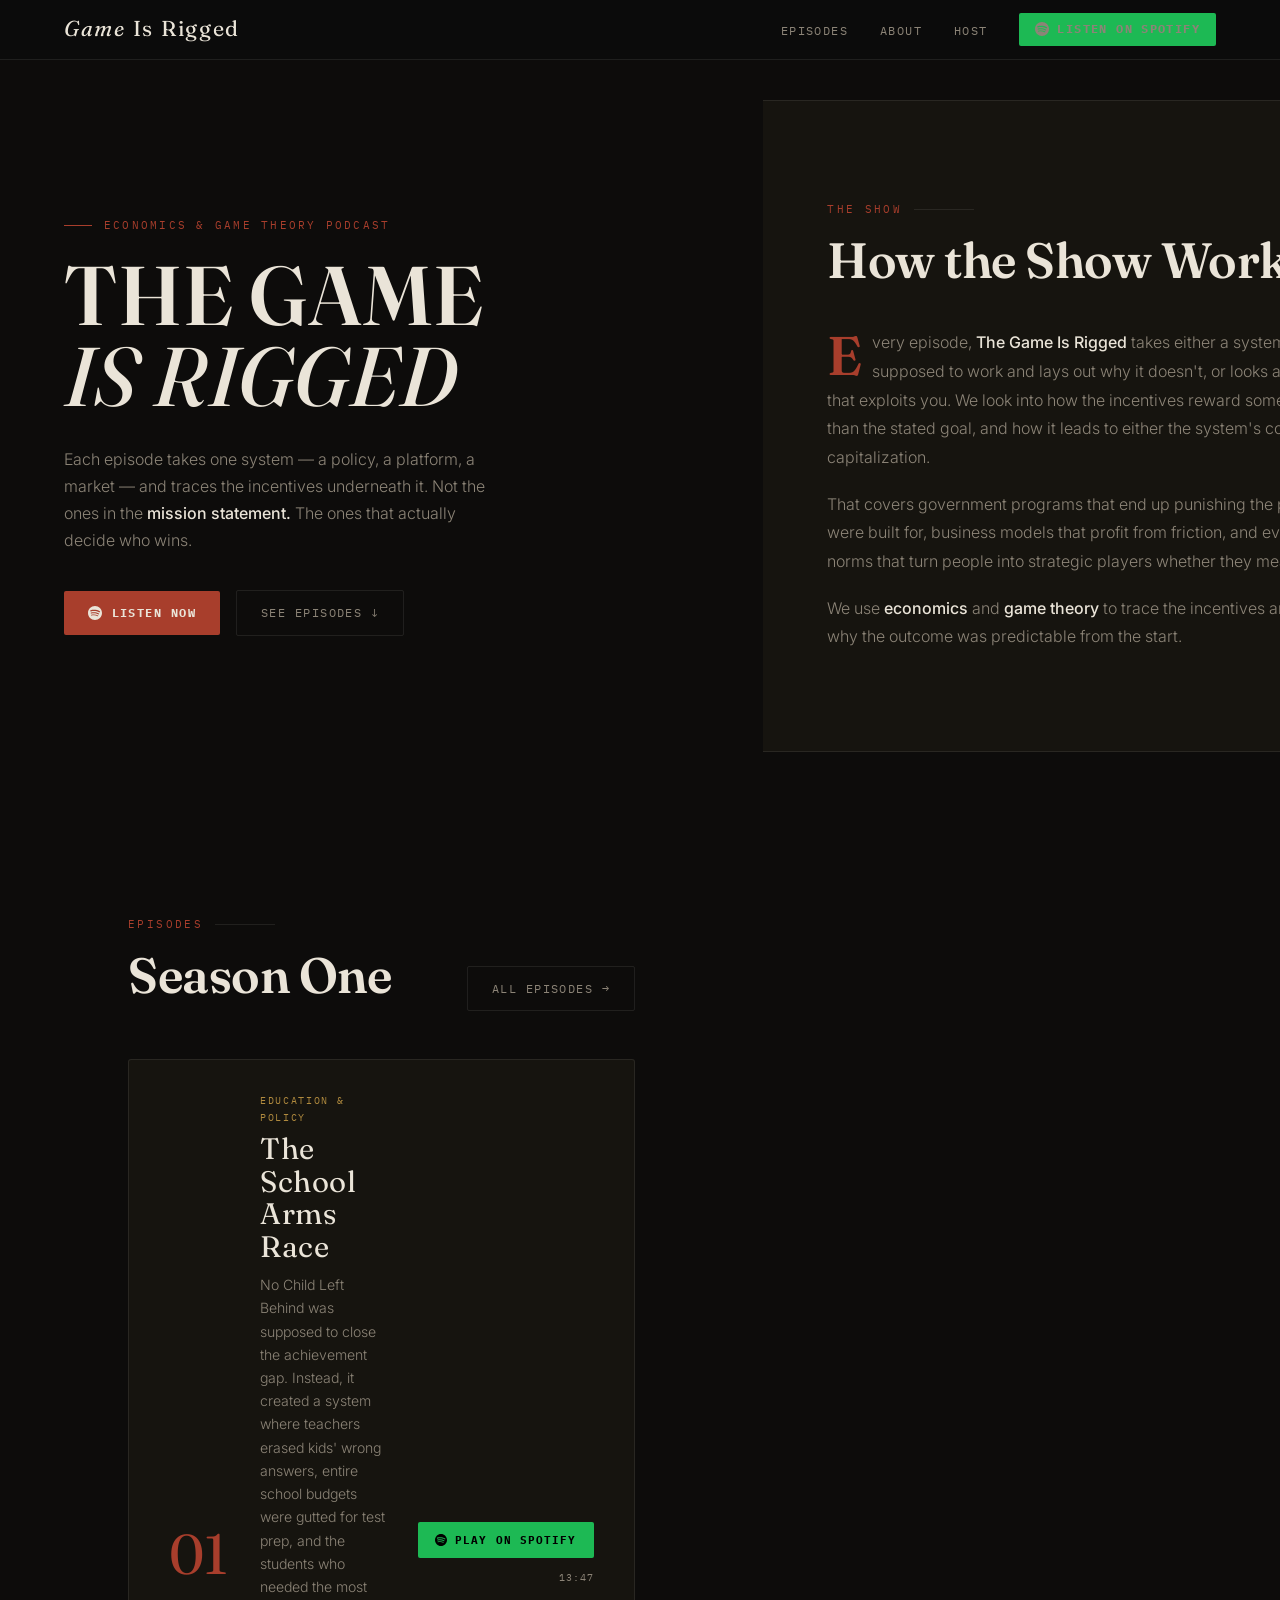
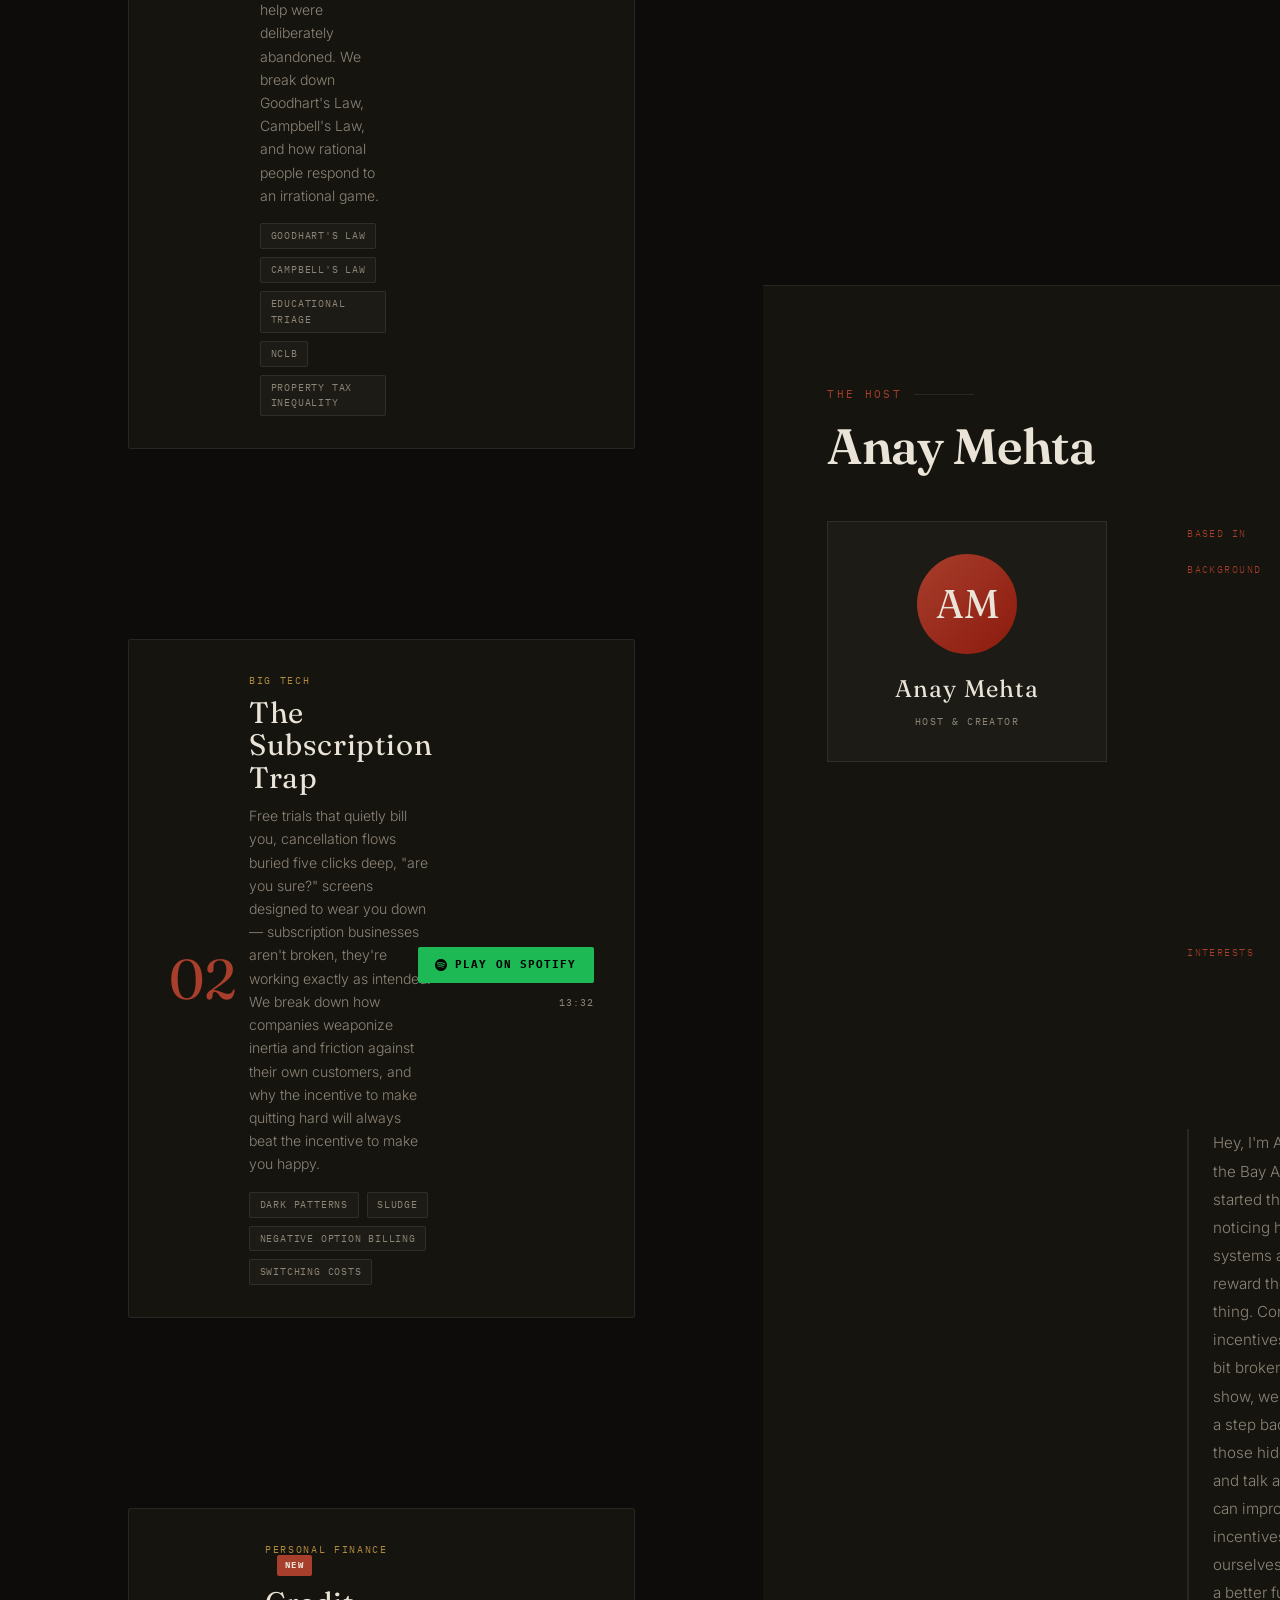
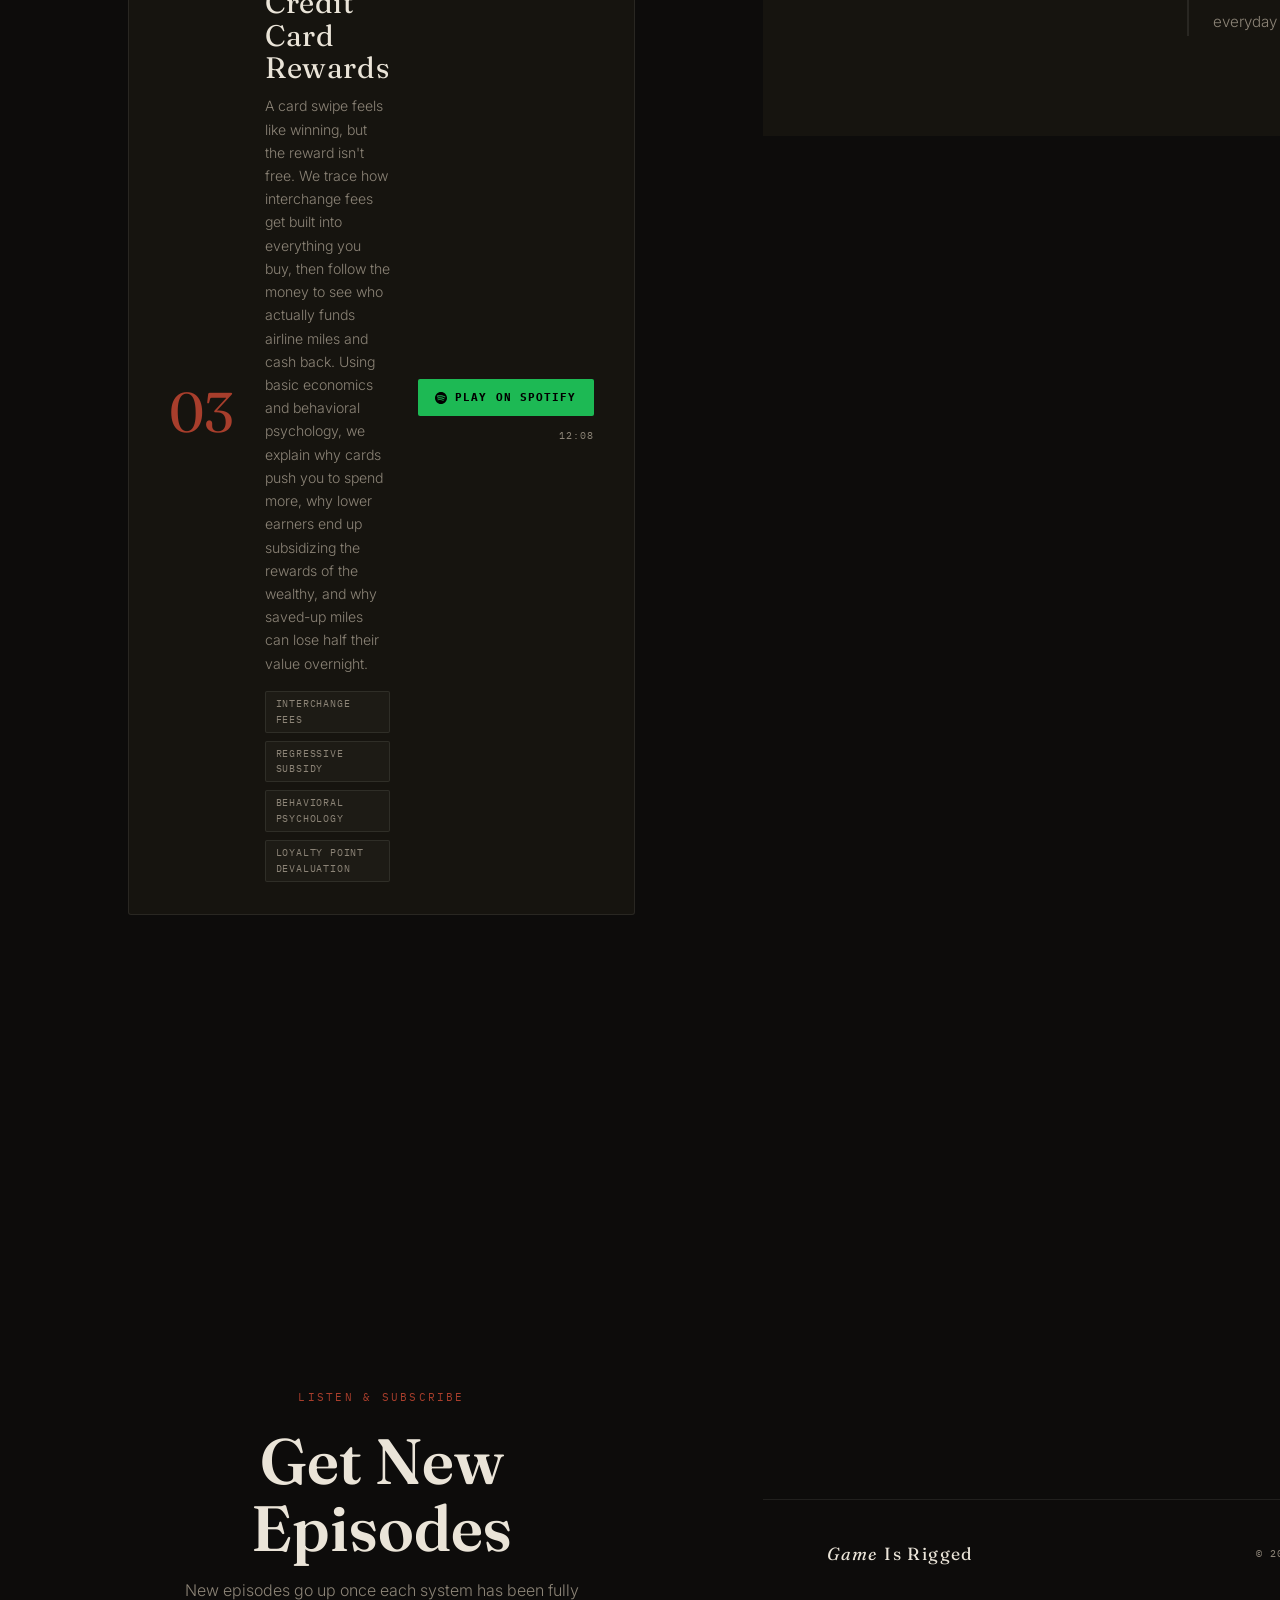
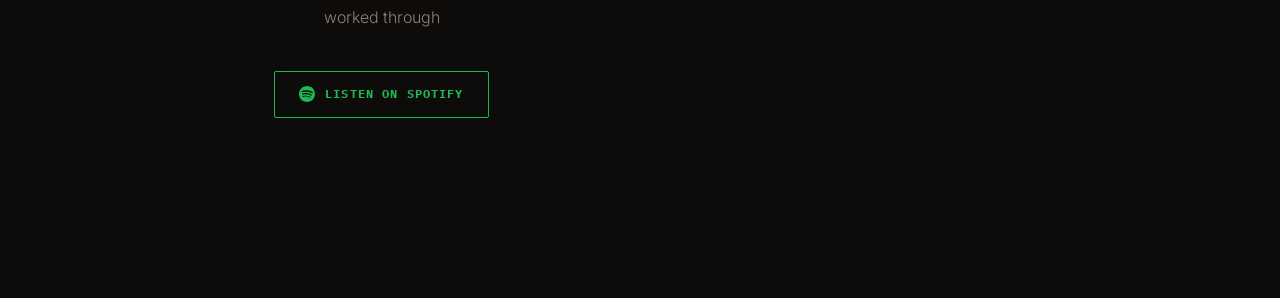
==== index.html @ f1f0fe4c "Update index.html" ====
<!DOCTYPE html>
<html lang="en">
<head>
  <meta charset="UTF-8" />
  <meta name="viewport" content="width=device-width, initial-scale=1.0" />
  <title>Game Is Rigged — Economics & Game Theory Podcast</title>
  <link rel="preconnect" href="https://fonts.googleapis.com" />
  <link href="https://fonts.googleapis.com/css2?family=Fraunces:ital,wght@0,500;0,600;0,700;1,500;1,600&family=Inter:wght@300;400;500;600&family=IBM+Plex+Mono:wght@400;500;600;700&display=swap" rel="stylesheet" />

  <style>
    *, *::before, *::after { box-sizing: border-box; margin: 0; padding: 0; }

    :root {
      --bg:        #0D0C0B;
      --surface:   #16140F;
      --surface2:  #1D1B15;
      --text:      #EAE4D8;
      --muted:     #8C8477;
      --red:       #A83E2C;
      --yellow:    #B08A3E;
      --border:    rgba(234,228,216,0.09);
    }

    html { scroll-behavior: smooth; }

    body {
      background: var(--bg);
      color: var(--text);
      font-family: 'Inter', sans-serif;
      font-size: 16px;
      line-height: 1.6;
      overflow-x: hidden;
    }

    /* ── NAV ── */
    nav {
      position: fixed;
      top: 0; left: 0; right: 0;
      z-index: 100;
      display: flex;
      align-items: center;
      justify-content: space-between;
      padding: 0 5vw;
      height: 60px;
      background: rgba(12,12,12,0.85);
      backdrop-filter: blur(12px);
      border-bottom: 1px solid var(--border);
    }

    .nav-logo {
      font-family: 'Fraunces', serif;
      font-size: 1.35rem;
      letter-spacing: 0.08em;
      color: var(--text);
      text-decoration: none;
    }
    .nav-logo span { font-style: italic; }

    .nav-links {
      display: flex;
      align-items: center;
      gap: 2rem;
      list-style: none;
    }
    .nav-links a {
      font-family: 'IBM Plex Mono', monospace;
      font-size: 0.72rem;
      letter-spacing: 0.12em;
      text-transform: uppercase;
      color: var(--muted);
      text-decoration: none;
      transition: color 0.2s;
    }
    .nav-links a:hover { color: var(--text); }

    .btn-spotify {
      display: inline-flex;
      align-items: center;
      gap: 0.5rem;
      background: #1DB954;
      color: #000;
      font-family: 'IBM Plex Mono', monospace;
      font-size: 0.7rem;
      font-weight: 700;
      letter-spacing: 0.1em;
      text-transform: uppercase;
      text-decoration: none;
      padding: 0.45rem 1rem;
      border-radius: 2px;
      transition: opacity 0.2s;
    }
    .btn-spotify:hover { opacity: 0.85; }

    /* ── HERO ── */
    .hero {
      min-height: 100vh;
      display: grid;
      grid-template-columns: 1fr 1fr;
      align-items: center;
      padding: 100px 5vw 60px;
      gap: 4rem;
      position: relative;
    }

    .hero-left { position: relative; z-index: 1; }

    .hero-eyebrow {
      font-family: 'IBM Plex Mono', monospace;
      font-size: 0.7rem;
      letter-spacing: 0.2em;
      text-transform: uppercase;
      color: var(--red);
      margin-bottom: 1.25rem;
      display: flex;
      align-items: center;
      gap: 0.75rem;
    }
    .hero-eyebrow::before {
      content: '';
      display: block;
      width: 28px;
      height: 1px;
      background: var(--red);
    }

    .hero-title {
      font-family: 'Fraunces', serif;
      line-height: 0.98;
      margin-bottom: 1.75rem;
    }
    .hero-title .line1 {
      display: block;
      font-size: clamp(3rem, 6.5vw, 5.25rem);
      font-weight: 600;
      color: var(--text);
      letter-spacing: 0.01em;
    }
    .hero-title .line2 {
      display: block;
      font-size: clamp(3rem, 6.5vw, 5.25rem);
      font-weight: 500;
      font-style: italic;
      letter-spacing: 0.005em;
      color: var(--text);
    }

    .hero-desc {
      font-size: 1rem;
      color: var(--muted);
      line-height: 1.7;
      max-width: 440px;
      margin-bottom: 2.25rem;
      font-weight: 300;
    }
    .hero-desc strong { color: var(--text); font-weight: 500; }

    .hero-ctas {
      display: flex;
      align-items: center;
      gap: 1rem;
      flex-wrap: wrap;
    }

    .btn-primary {
      display: inline-flex;
      align-items: center;
      gap: 0.6rem;
      background: var(--red);
      color: var(--text);
      font-family: 'IBM Plex Mono', monospace;
      font-size: 0.75rem;
      font-weight: 700;
      letter-spacing: 0.12em;
      text-transform: uppercase;
      text-decoration: none;
      padding: 0.75rem 1.5rem;
      border-radius: 2px;
      transition: background 0.2s;
    }
    .btn-primary:hover { background: #8f3325; }

    .btn-ghost {
      display: inline-flex;
      align-items: center;
      gap: 0.5rem;
      border: 1px solid var(--border);
      color: var(--muted);
      font-family: 'IBM Plex Mono', monospace;
      font-size: 0.75rem;
      letter-spacing: 0.12em;
      text-transform: uppercase;
      text-decoration: none;
      padding: 0.75rem 1.5rem;
      border-radius: 2px;
      transition: all 0.2s;
    }
    .btn-ghost:hover { border-color: var(--text); color: var(--text); }

    /* right side graphic */
    .hero-right {
      position: relative;
      z-index: 1;
      display: flex;
      justify-content: center;
      align-items: center;
    }

    .quote-panel {
      width: 100%;
      max-width: 400px;
      border-left: 2px solid var(--red);
      padding: 0.5rem 0 0.5rem 2.25rem;
    }

    .quote-mark {
      font-family: 'Fraunces', serif;
      font-style: italic;
      font-size: 3.5rem;
      line-height: 1;
      color: var(--red);
      margin-bottom: 0.5rem;
    }

    .quote-text {
      font-family: 'Fraunces', serif;
      font-style: italic;
      font-weight: 500;
      font-size: 1.6rem;
      line-height: 1.4;
      color: var(--text);
      margin-bottom: 1.5rem;
    }

    .quote-source {
      font-family: 'IBM Plex Mono', monospace;
      font-size: 0.68rem;
      letter-spacing: 0.1em;
      text-transform: uppercase;
      color: var(--muted);
    }

    /* ── SECTIONS ── */
    section { padding: 100px 5vw; }

    .section-label {
      font-family: 'IBM Plex Mono', monospace;
      font-size: 0.68rem;
      letter-spacing: 0.22em;
      text-transform: uppercase;
      color: var(--red);
      margin-bottom: 1rem;
      display: flex;
      align-items: center;
      gap: 0.75rem;
    }
    .section-label::after {
      content: '';
      flex: 1;
      height: 1px;
      background: var(--border);
      max-width: 60px;
    }

    .section-heading {
      font-family: 'Fraunces', serif;
      font-weight: 600;
      font-size: clamp(2rem, 4vw, 3.1rem);
      line-height: 1.08;
      letter-spacing: -0.01em;
      margin-bottom: 0.5rem;
    }

    /* ── ABOUT / MISSION ── */
    #about {
      background: var(--surface);
      border-top: 1px solid var(--border);
      border-bottom: 1px solid var(--border);
    }

    .about-body {
      max-width: 640px;
      margin-top: 2.5rem;
      color: var(--muted);
      line-height: 1.8;
      font-weight: 300;
    }
    .about-body p + p { margin-top: 1.1rem; }
    .about-body strong { color: var(--text); font-weight: 500; }
    .about-body p:first-of-type::first-letter {
      font-family: 'Fraunces', serif;
      font-weight: 600;
      font-size: 3.4rem;
      line-height: 0.8;
      float: left;
      color: var(--red);
      padding-right: 0.6rem;
      padding-top: 0.35rem;
    }

    /* ── EPISODES ── */
    #episodes { padding-top: 100px; }

    .episodes-header {
      display: flex;
      justify-content: space-between;
      align-items: flex-end;
      margin-bottom: 3rem;
      flex-wrap: wrap;
      gap: 1rem;
    }

    .episode-card {
      background: var(--surface);
      border: 1px solid var(--border);
      border-radius: 3px;
      overflow: hidden;
      transition: border-color 0.25s;
      margin-bottom: 1.5rem;
    }

    .episode-player {
      margin: -0.5rem 0 1.5rem;
    }
    .episode-player iframe {
      display: block;
      border-radius: 3px;
    }
    .episode-card:hover { border-color: rgba(242,237,228,0.18); }

    .episode-inner {
      display: grid;
      grid-template-columns: auto 1fr auto;
      gap: 2rem;
      padding: 2rem 2.5rem;
      align-items: center;
    }

    .ep-num {
      font-family: 'Fraunces', serif;
      font-size: 3.5rem;
      color: var(--red);
      line-height: 1;
      min-width: 3rem;
    }

    .ep-body {}

    .ep-tag {
      font-family: 'IBM Plex Mono', monospace;
      font-size: 0.65rem;
      letter-spacing: 0.16em;
      text-transform: uppercase;
      color: var(--yellow);
      margin-bottom: 0.5rem;
    }

    .ep-title {
      font-family: 'Fraunces', serif;
      font-size: 1.85rem;
      letter-spacing: 0.02em;
      line-height: 1.1;
      margin-bottom: 0.6rem;
    }

    .ep-desc {
      font-size: 0.88rem;
      color: var(--muted);
      line-height: 1.65;
      max-width: 580px;
      font-weight: 300;
    }

    .ep-concepts {
      display: flex;
      gap: 0.5rem;
      flex-wrap: wrap;
      margin-top: 1rem;
    }
    .concept-tag {
      font-family: 'IBM Plex Mono', monospace;
      font-size: 0.62rem;
      letter-spacing: 0.08em;
      text-transform: uppercase;
      background: var(--surface2);
      border: 1px solid var(--border);
      color: var(--muted);
      padding: 0.25rem 0.6rem;
      border-radius: 2px;
    }

    .ep-cta {
      display: flex;
      flex-direction: column;
      gap: 0.75rem;
      align-items: flex-end;
      min-width: 130px;
    }

    .ep-play {
      display: inline-flex;
      align-items: center;
      gap: 0.5rem;
      background: #1DB954;
      color: #000;
      font-family: 'IBM Plex Mono', monospace;
      font-size: 0.68rem;
      font-weight: 700;
      letter-spacing: 0.1em;
      text-transform: uppercase;
      text-decoration: none;
      padding: 0.6rem 1.1rem;
      border-radius: 2px;
      transition: opacity 0.2s;
      white-space: nowrap;
    }
    .ep-play:hover { opacity: 0.85; }

    .ep-status {
      font-family: 'IBM Plex Mono', monospace;
      font-size: 0.62rem;
      letter-spacing: 0.1em;
      text-transform: uppercase;
      color: var(--muted);
    }

    /* NEW badge */
    .badge-new {
      display: inline-block;
      background: var(--red);
      color: var(--text);
      font-family: 'IBM Plex Mono', monospace;
      font-size: 0.58rem;
      font-weight: 700;
      letter-spacing: 0.14em;
      text-transform: uppercase;
      padding: 0.2rem 0.5rem;
      border-radius: 2px;
      margin-left: 0.75rem;
      vertical-align: middle;
      position: relative;
      top: -3px;
    }

    /* coming soon card */
    .episode-card.coming-soon {
      opacity: 0.45;
    }
    .episode-card.coming-soon .ep-num {
      color: var(--muted);
    }

    /* ── HOST ── */
    #host {
      background: var(--surface);
      border-top: 1px solid var(--border);
    }

    .host-grid {
      display: grid;
      grid-template-columns: 280px 1fr;
      gap: 5rem;
      align-items: start;
      margin-top: 3rem;
    }

    .host-card {
      background: var(--surface2);
      border: 1px solid var(--border);
      padding: 2rem;
      text-align: center;
    }

    .host-avatar {
      width: 100px;
      height: 100px;
      border-radius: 50%;
      background: linear-gradient(135deg, var(--red) 0%, #8B1A0D 100%);
      margin: 0 auto 1rem;
      display: flex;
      align-items: center;
      justify-content: center;
      font-family: 'Fraunces', serif;
      font-size: 2.5rem;
      color: var(--text);
    }

    .host-name {
      font-family: 'Fraunces', serif;
      font-size: 1.5rem;
      letter-spacing: 0.05em;
      margin-bottom: 0.25rem;
    }
    .host-role {
      font-family: 'IBM Plex Mono', monospace;
      font-size: 0.65rem;
      letter-spacing: 0.14em;
      text-transform: uppercase;
      color: var(--muted);
    }

    .host-bio {
      color: var(--muted);
      line-height: 1.8;
      font-weight: 300;
    }
    .host-bio p + p { margin-top: 1.1rem; }
    .host-bio strong { color: var(--text); font-weight: 500; }

    .host-detail-row {
      display: flex;
      gap: 0.6rem;
      align-items: flex-start;
      margin-bottom: 0.85rem;
    }
    .host-detail-label {
      font-family: 'IBM Plex Mono', monospace;
      font-size: 0.65rem;
      letter-spacing: 0.14em;
      text-transform: uppercase;
      color: var(--red);
      min-width: 90px;
      padding-top: 0.15rem;
    }
    .host-detail-val {
      font-size: 0.9rem;
      color: var(--muted);
      line-height: 1.6;
      font-weight: 300;
    }
    .host-detail-val strong { color: var(--text); font-weight: 500; }

    .host-about-text {
      color: var(--muted);
      line-height: 1.85;
      font-weight: 300;
      font-size: 0.95rem;
      border-left: 2px solid var(--border);
      padding-left: 1.5rem;
      margin-top: 1.75rem;
    }

    /* ── SUBSCRIBE ── */
    #subscribe {
      text-align: center;
      padding: 120px 5vw;
      position: relative;
      overflow: hidden;
    }

    .subscribe-label {
      font-family: 'IBM Plex Mono', monospace;
      font-size: 0.7rem;
      letter-spacing: 0.2em;
      text-transform: uppercase;
      color: var(--red);
      margin-bottom: 1.25rem;
    }

    .subscribe-heading {
      font-family: 'Fraunces', serif;
      font-weight: 600;
      font-size: clamp(2.5rem, 5vw, 4.25rem);
      line-height: 1.05;
      margin-bottom: 1rem;
    }

    .subscribe-sub {
      color: var(--muted);
      font-size: 1rem;
      max-width: 420px;
      margin: 0 auto 2.5rem;
      font-weight: 300;
      line-height: 1.7;
    }

    .platform-buttons {
      display: flex;
      justify-content: center;
      gap: 1rem;
      flex-wrap: wrap;
    }

    .btn-platform {
      display: inline-flex;
      align-items: center;
      gap: 0.6rem;
      border: 1px solid var(--border);
      color: var(--text);
      font-family: 'IBM Plex Mono', monospace;
      font-size: 0.72rem;
      font-weight: 700;
      letter-spacing: 0.1em;
      text-transform: uppercase;
      text-decoration: none;
      padding: 0.8rem 1.5rem;
      border-radius: 2px;
      transition: all 0.2s;
      position: relative;
    }
    .btn-platform:hover { background: var(--surface); border-color: rgba(242,237,228,0.2); }
    .btn-platform.spotify { border-color: #1DB954; color: #1DB954; }
    .btn-platform.spotify:hover { background: rgba(29,185,84,0.08); }

    /* ── FOOTER ── */
    footer {
      border-top: 1px solid var(--border);
      padding: 2.5rem 5vw;
      display: flex;
      justify-content: space-between;
      align-items: center;
      flex-wrap: wrap;
      gap: 1rem;
    }

    .footer-logo {
      font-family: 'Fraunces', serif;
      font-size: 1.1rem;
      letter-spacing: 0.08em;
      color: var(--text);
    }
    .footer-logo span { font-style: italic; }

    .footer-copy {
      font-family: 'IBM Plex Mono', monospace;
      font-size: 0.62rem;
      letter-spacing: 0.1em;
      color: var(--muted);
    }

    /* ── RESPONSIVE ── */
    @media (max-width: 900px) {
      .hero { grid-template-columns: 1fr; min-height: auto; padding-top: 100px; }
      .hero-right { display: none; }
      .host-grid { grid-template-columns: 1fr; gap: 2.5rem; }
      .host-card { max-width: 280px; }
      .episode-inner { grid-template-columns: auto 1fr; }
      .ep-cta { flex-direction: row; align-items: center; grid-column: 1 / -1; }
    }

    @media (max-width: 600px) {
      nav { padding: 0 1.25rem; }
      .nav-links { display: none; }
      section { padding: 70px 1.25rem; }
      .hero { padding: 90px 1.25rem 50px; }
      .episode-inner { padding: 1.5rem; gap: 1.25rem; }
      footer { flex-direction: column; text-align: center; }
      .ep-num { font-size: 2.5rem; }
    }

    /* ── ANIMATIONS ── */
    @media (prefers-reduced-motion: no-preference) {
      .fade-up {
        opacity: 0;
        transform: translateY(24px);
        transition: opacity 0.55s ease, transform 0.55s ease;
      }
      .fade-up.visible {
        opacity: 1;
        transform: translateY(0);
      }
    }
  </style>
</head>
<body>

  <!-- NAV -->
  <nav>
    <a class="nav-logo" href="#"><span>Game</span> Is Rigged</a>
    <ul class="nav-links">
      <li><a href="#episodes">Episodes</a></li>
      <li><a href="#about">About</a></li>
      <li><a href="#host">Host</a></li>
      <li>
        <a class="btn-spotify" href="https://open.spotify.com/show/033oTAaNlFfsJAOVmCeeDi" target="_blank" rel="noopener">
          <svg width="14" height="14" viewBox="0 0 24 24" fill="currentColor"><path d="M12 0C5.4 0 0 5.4 0 12s5.4 12 12 12 12-5.4 12-12S18.66 0 12 0zm5.521 17.34c-.24.359-.66.48-1.021.24-2.82-1.74-6.36-2.101-10.561-1.141-.418.122-.779-.179-.899-.539-.12-.421.18-.78.54-.9 4.56-1.021 8.52-.6 11.64 1.32.42.18.479.659.301 1.02zm1.44-3.3c-.301.42-.841.6-1.262.3-3.239-1.98-8.159-2.58-11.939-1.38-.479.12-1.02-.12-1.14-.6-.12-.48.12-1.021.6-1.141C9.6 9.9 15 10.561 18.72 12.84c.361.181.54.78.241 1.2zm.12-3.36C15.24 8.4 8.82 8.16 5.16 9.301c-.6.179-1.2-.181-1.38-.721-.18-.601.18-1.2.72-1.381 4.26-1.26 11.28-1.02 15.721 1.621.539.3.719 1.02.419 1.56-.299.421-1.02.599-1.559.3z"/></svg>
          Listen on Spotify
        </a>
      </li>
    </ul>
  </nav>

  <!-- HERO -->
  <header class="hero" id="home">
    <div class="hero-left">
      <p class="hero-eyebrow">Economics &amp; Game Theory Podcast</p>
      <h1 class="hero-title">
        <span class="line1">THE GAME</span>
        <span class="line2">IS RIGGED</span>
      </h1>
      <p class="hero-desc">
        Each episode takes one system — a policy, a platform, a market — and traces the incentives underneath it. Not the ones in the <strong>mission statement.</strong> The ones that actually decide who wins.
      </p>
      <div class="hero-ctas">
        <a class="btn-primary" href="https://open.spotify.com/show/033oTAaNlFfsJAOVmCeeDi" target="_blank" rel="noopener">
          <svg width="14" height="14" viewBox="0 0 24 24" fill="currentColor"><path d="M12 0C5.4 0 0 5.4 0 12s5.4 12 12 12 12-5.4 12-12S18.66 0 12 0zm5.521 17.34c-.24.359-.66.48-1.021.24-2.82-1.74-6.36-2.101-10.561-1.141-.418.122-.779-.179-.899-.539-.12-.421.18-.78.54-.9 4.56-1.021 8.52-.6 11.64 1.32.42.18.479.659.301 1.02zm1.44-3.3c-.301.42-.841.6-1.262.3-3.239-1.98-8.159-2.58-11.939-1.38-.479.12-1.02-.12-1.14-.6-.12-.48.12-1.021.6-1.141C9.6 9.9 15 10.561 18.72 12.84c.361.181.54.78.241 1.2zm.12-3.36C15.24 8.4 8.82 8.16 5.16 9.301c-.6.179-1.2-.181-1.38-.721-.18-.601.18-1.2.72-1.381 4.26-1.26 11.28-1.02 15.721 1.621.539.3.719 1.02.419 1.56-.299.421-1.02.599-1.559.3z"/></svg>
          Listen Now
        </a>
        <a class="btn-ghost" href="#episodes">See Episodes ↓</a>
      </div>
    </div>


  <section id="about">
    <p class="section-label">The Show</p>
    <h2 class="section-heading">How the Show Works</h2>

    <div class="about-body">
      <p>Every episode, <strong>The Game Is Rigged</strong> takes either a system that's supposed to work and lays out why it doesn't, or looks at a system that exploits you. We look into how the incentives reward something other than the stated goal, and how it leads to either the system's collapse or capitalization.</p>
      <p>That covers government programs that end up punishing the people they were built for, business models that profit from friction, and everyday norms that turn people into strategic players whether they mean to or not.</p>
      <p>We use <strong>economics</strong> and <strong>game theory</strong> to trace the incentives and explain why the outcome was predictable from the start.</p>
    </div>
  </section>

  <!-- EPISODES -->
  <section id="episodes">
    <div class="episodes-header">
      <div>
        <p class="section-label">Episodes</p>
        <h2 class="section-heading">Season One</h2>
      </div>
      <a class="btn-ghost" href="https://open.spotify.com/show/033oTAaNlFfsJAOVmCeeDi" target="_blank" rel="noopener">All Episodes →</a>
    </div>

    <!-- EP 01 -->
    <div class="episode-card fade-up">
      <div class="episode-inner">
        <div class="ep-num">01</div>
        <div class="ep-body">
          <div class="ep-tag">Education &amp; Policy</div>
          <div class="ep-title">The School Arms Race</div>
          <p class="ep-desc">
            No Child Left Behind was supposed to close the achievement gap. Instead, it created a system where teachers erased kids' wrong answers, entire school budgets were gutted for test prep, and the students who needed the most help were deliberately abandoned. We break down Goodhart's Law, Campbell's Law, and how rational people respond to an irrational game.
          </p>
          <div class="ep-concepts">
            <span class="concept-tag">Goodhart's Law</span>
            <span class="concept-tag">Campbell's Law</span>
            <span class="concept-tag">Educational Triage</span>
            <span class="concept-tag">NCLB</span>
            <span class="concept-tag">Property Tax Inequality</span>
          </div>
        </div>
        <div class="ep-cta">
          <a class="ep-play" href="https://open.spotify.com/show/033oTAaNlFfsJAOVmCeeDi" target="_blank" rel="noopener">
            <svg width="12" height="12" viewBox="0 0 24 24" fill="currentColor"><path d="M12 0C5.4 0 0 5.4 0 12s5.4 12 12 12 12-5.4 12-12S18.66 0 12 0zm5.521 17.34c-.24.359-.66.48-1.021.24-2.82-1.74-6.36-2.101-10.561-1.141-.418.122-.779-.179-.899-.539-.12-.421.18-.78.54-.9 4.56-1.021 8.52-.6 11.64 1.32.42.18.479.659.301 1.02zm1.44-3.3c-.301.42-.841.6-1.262.3-3.239-1.98-8.159-2.58-11.939-1.38-.479.12-1.02-.12-1.14-.6-.12-.48.12-1.021.6-1.141C9.6 9.9 15 10.561 18.72 12.84c.361.181.54.78.241 1.2zm.12-3.36C15.24 8.4 8.82 8.16 5.16 9.301c-.6.179-1.2-.181-1.38-.721-.18-.601.18-1.2.72-1.381 4.26-1.26 11.28-1.02 15.721 1.621.539.3.719 1.02.419 1.56-.299.421-1.02.599-1.559.3z"/></svg>
            Play on Spotify
          </a>
          <span class="ep-status">13:47</span>
        </div>
      </div>
    </div>

    <div class="episode-player fade-up">
      <iframe title="Episode 1: No Child Left Behind: The Policy That Started the School Arms Race" allowtransparency="true" height="150" width="100%" style="border: none; min-width: min(100%, 430px); height:150px;" scrolling="no" data-name="pb-iframe-player" src="https://www.podbean.com/player-v2/?i=f5sxc-1b10d5b-pb&from=pb6admin&share=1&download=1&rtl=0&fonts=Arial&skin=1&font-color=auto&logo_link=episode_page&btn-skin=7" loading="lazy"></iframe>
    </div>

    <!-- EP 02 -->
    <div class="episode-card fade-up">
      <div class="episode-inner">
        <div class="ep-num">02</div>
        <div class="ep-body">
          <div class="ep-tag">Big Tech</div>
          <div class="ep-title">The Subscription Trap</div>
          <p class="ep-desc">
            Free trials that quietly bill you, cancellation flows buried five clicks deep, "are you sure?" screens designed to wear you down — subscription businesses aren't broken, they're working exactly as intended. We break down how companies weaponize inertia and friction against their own customers, and why the incentive to make quitting hard will always beat the incentive to make you happy.
          </p>
          <div class="ep-concepts">
            <span class="concept-tag">Dark Patterns</span>
            <span class="concept-tag">Sludge</span>
            <span class="concept-tag">Negative Option Billing</span>
            <span class="concept-tag">Switching Costs</span>
          </div>
        </div>
        <div class="ep-cta">
          <a class="ep-play" href="https://open.spotify.com/episode/6wf6arRRf38dlqaaD0aFIh" target="_blank" rel="noopener">
            <svg width="12" height="12" viewBox="0 0 24 24" fill="currentColor"><path d="M12 0C5.4 0 0 5.4 0 12s5.4 12 12 12 12-5.4 12-12S18.66 0 12 0zm5.521 17.34c-.24.359-.66.48-1.021.24-2.82-1.74-6.36-2.101-10.561-1.141-.418.122-.779-.179-.899-.539-.12-.421.18-.78.54-.9 4.56-1.021 8.52-.6 11.64 1.32.42.18.479.659.301 1.02zm1.44-3.3c-.301.42-.841.6-1.262.3-3.239-1.98-8.159-2.58-11.939-1.38-.479.12-1.02-.12-1.14-.6-.12-.48.12-1.021.6-1.141C9.6 9.9 15 10.561 18.72 12.84c.361.181.54.78.241 1.2zm.12-3.36C15.24 8.4 8.82 8.16 5.16 9.301c-.6.179-1.2-.181-1.38-.721-.18-.601.18-1.2.72-1.381 4.26-1.26 11.28-1.02 15.721 1.621.539.3.719 1.02.419 1.56-.299.421-1.02.599-1.559.3z"/></svg>
            Play on Spotify
          </a>
          <span class="ep-status">13:32</span>
        </div>
      </div>
    </div>

    <div class="episode-player fade-up">
      <iframe title="Episode 2: The Subscription Trap" allowtransparency="true" height="150" width="100%" style="border: none; min-width: min(100%, 430px);height:150px;" scrolling="no" data-name="pb-iframe-player" src="https://www.podbean.com/player-v2/?i=tbpmh-1b1493f-pb&from=pb6admin&share=1&download=1&rtl=0&fonts=Arial&skin=1&font-color=auto&logo_link=episode_page&btn-skin=7" loading="lazy"></iframe>
    </div>

    <!-- EP 03 -->
    <div class="episode-card fade-up">
      <div class="episode-inner">
        <div class="ep-num">03</div>
        <div class="ep-body">
          <div class="ep-tag">Personal Finance <span class="badge-new">New</span></div>
          <div class="ep-title">Credit Card Rewards</div>
          <p class="ep-desc">
            A card swipe feels like winning, but the reward isn't free. We trace how interchange fees get built into everything you buy, then follow the money to see who actually funds airline miles and cash back. Using basic economics and behavioral psychology, we explain why cards push you to spend more, why lower earners end up subsidizing the rewards of the wealthy, and why saved-up miles can lose half their value overnight.
          </p>
          <div class="ep-concepts">
            <span class="concept-tag">Interchange Fees</span>
            <span class="concept-tag">Regressive Subsidy</span>
            <span class="concept-tag">Behavioral Psychology</span>
            <span class="concept-tag">Loyalty Point Devaluation</span>
          </div>
        </div>
        <div class="ep-cta">
          <a class="ep-play" href="https://open.spotify.com/episode/3bPgQrp4HjfN68HRA1TeU4" target="_blank" rel="noopener">
            <svg width="12" height="12" viewBox="0 0 24 24" fill="currentColor"><path d="M12 0C5.4 0 0 5.4 0 12s5.4 12 12 12 12-5.4 12-12S18.66 0 12 0zm5.521 17.34c-.24.359-.66.48-1.021.24-2.82-1.74-6.36-2.101-10.561-1.141-.418.122-.779-.179-.899-.539-.12-.421.18-.78.54-.9 4.56-1.021 8.52-.6 11.64 1.32.42.18.479.659.301 1.02zm1.44-3.3c-.301.42-.841.6-1.262.3-3.239-1.98-8.159-2.58-11.939-1.38-.479.12-1.02-.12-1.14-.6-.12-.48.12-1.021.6-1.141C9.6 9.9 15 10.561 18.72 12.84c.361.181.54.78.241 1.2zm.12-3.36C15.24 8.4 8.82 8.16 5.16 9.301c-.6.179-1.2-.181-1.38-.721-.18-.601.18-1.2.72-1.381 4.26-1.26 11.28-1.02 15.721 1.621.539.3.719 1.02.419 1.56-.299.421-1.02.599-1.559.3z"/></svg>
            Play on Spotify
          </a>
          <span class="ep-status">12:08</span>
        </div>
      </div>
    </div>

    <div class="episode-player fade-up">
      <iframe title="Episode 3: Credit Card Rewards" allowtransparency="true" height="150" width="100%" style="border: none; min-width: min(100%, 430px);height:150px;" scrolling="no" data-name="pb-iframe-player" src="https://www.podbean.com/player-v2/?i=vc7ph-1b22827-pb&from=pb6admin&share=1&download=1&rtl=0&fonts=Arial&skin=1&font-color=auto&logo_link=episode_page&btn-skin=7" loading="lazy"></iframe>
    </div>
  </section>

  <!-- HOST -->
  <section id="host">
    <p class="section-label">The Host</p>
    <h2 class="section-heading">Anay Mehta</h2>

    <div class="host-grid">
      <div class="host-card">
        <!-- SWAP: replace the initials div below with an <img> tag once you have a photo -->
        <!-- <img src="your-photo.jpg" alt="Anay Mehta" style="width:100px;height:100px;border-radius:50%;object-fit:cover;margin:0 auto 1rem;display:block;"> -->
        <div class="host-avatar">AM</div>
        <div class="host-name">Anay Mehta</div>
        <div class="host-role">Host &amp; Creator</div>
      </div>

      <div class="host-bio">

        <!-- ── QUICK FACTS — edit these lines freely ── -->
        <div class="host-detail-row">
          <span class="host-detail-label">Based in</span>
          <span class="host-detail-val">Bay Area, CA</span>
        </div>
        <div class="host-detail-row">
          <span class="host-detail-label">Background</span>
          <span class="host-detail-val">I'm a current rising sophomore at the Nueva School, who volunteers at Sunnybrae Elementary School, and am extremely interested in economics and its real-world applications.</span>
        </div>
        <div class="host-detail-row">
          <span class="host-detail-label">Interests</span>
          <span class="host-detail-val">Economics, Game Theory, Public Policy, Mathematics, Education, Soccer</span>
        </div>

        <!-- ── MAIN BIO — write whatever you want here ── -->
        <div class="host-about-text">
          <!-- Placeholder bio — replace with your own words. Keep it real, keep it short. -->
          <p>Hey, I'm Anay. I live in the Bay Area and started this show after noticing how often the systems around us reward the wrong thing. Constantly, the incentives just feel a bit broken. On this show, we’re just taking a step back to look at those hidden rules and talk about how we can improve these incentives for ourselves, and create a better future for the everyday citizen. </p>
        </div>

      </div>
    </div>
  </section>

  <!-- SUBSCRIBE -->
  <section id="subscribe">
    <p class="subscribe-label">Listen &amp; Subscribe</p>
    <h2 class="subscribe-heading">Get New<br>Episodes</h2>
    <p class="subscribe-sub">New episodes go up once each system has been fully worked through</p>
    <div class="platform-buttons">
      <a class="btn-platform spotify" href="https://open.spotify.com/show/033oTAaNlFfsJAOVmCeeDi" target="_blank" rel="noopener">
        <svg width="16" height="16" viewBox="0 0 24 24" fill="currentColor"><path d="M12 0C5.4 0 0 5.4 0 12s5.4 12 12 12 12-5.4 12-12S18.66 0 12 0zm5.521 17.34c-.24.359-.66.48-1.021.24-2.82-1.74-6.36-2.101-10.561-1.141-.418.122-.779-.179-.899-.539-.12-.421.18-.78.54-.9 4.56-1.021 8.52-.6 11.64 1.32.42.18.479.659.301 1.02zm1.44-3.3c-.301.42-.841.6-1.262.3-3.239-1.98-8.159-2.58-11.939-1.38-.479.12-1.02-.12-1.14-.6-.12-.48.12-1.021.6-1.141C9.6 9.9 15 10.561 18.72 12.84c.361.181.54.78.241 1.2zm.12-3.36C15.24 8.4 8.82 8.16 5.16 9.301c-.6.179-1.2-.181-1.38-.721-.18-.601.18-1.2.72-1.381 4.26-1.26 11.28-1.02 15.721 1.621.539.3.719 1.02.419 1.56-.299.421-1.02.599-1.559.3z"/></svg>
        Listen on Spotify
      </a>
    </div>
  </section>

  <!-- FOOTER -->
  <footer>
    <div class="footer-logo"><span>Game</span> Is Rigged</div>
    <div class="footer-copy">© 2026 Anay Mehta</div>
  </footer>

  <script>
    // Fade-up on scroll
    const fadeEls = document.querySelectorAll('.fade-up');
    const observer = new IntersectionObserver((entries) => {
      entries.forEach(e => { if (e.isIntersecting) e.target.classList.add('visible'); });
    }, { threshold: 0.1 });
    fadeEls.forEach(el => observer.observe(el));
  </script>
</body>
</html>
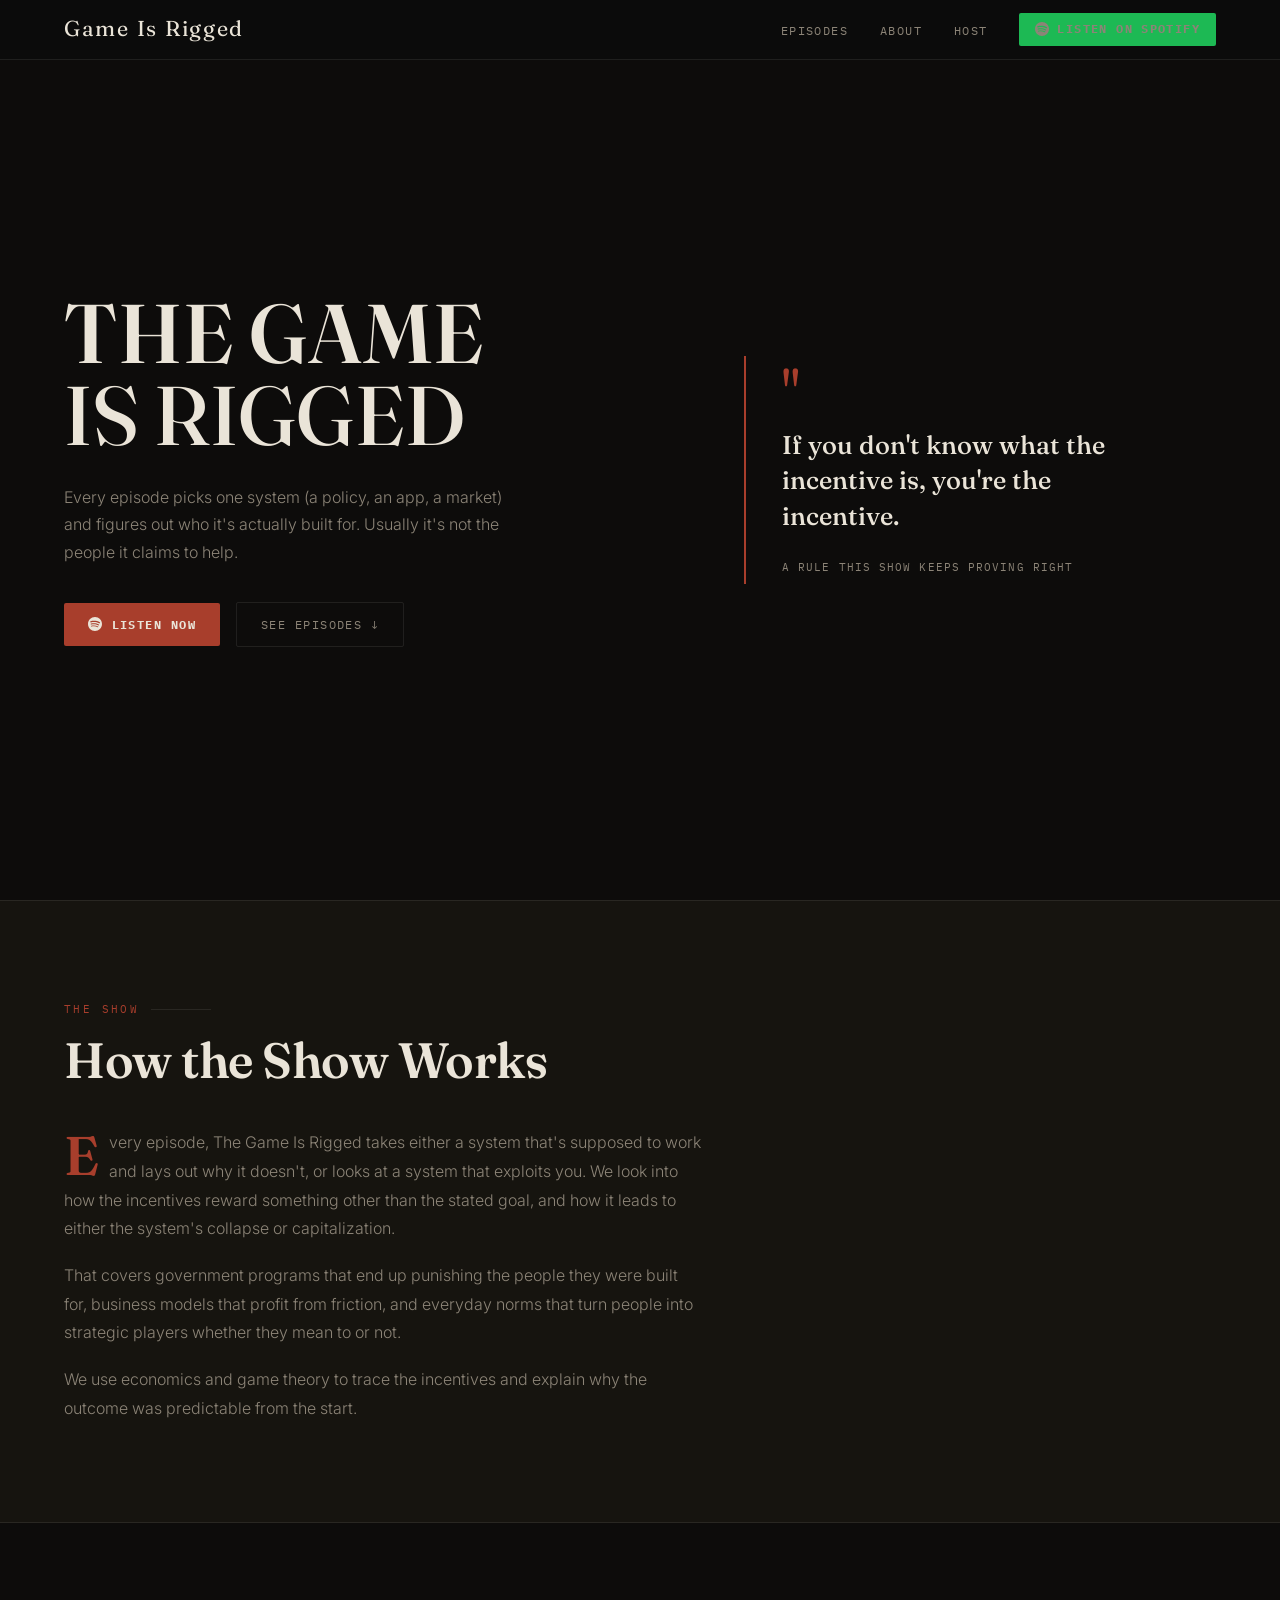
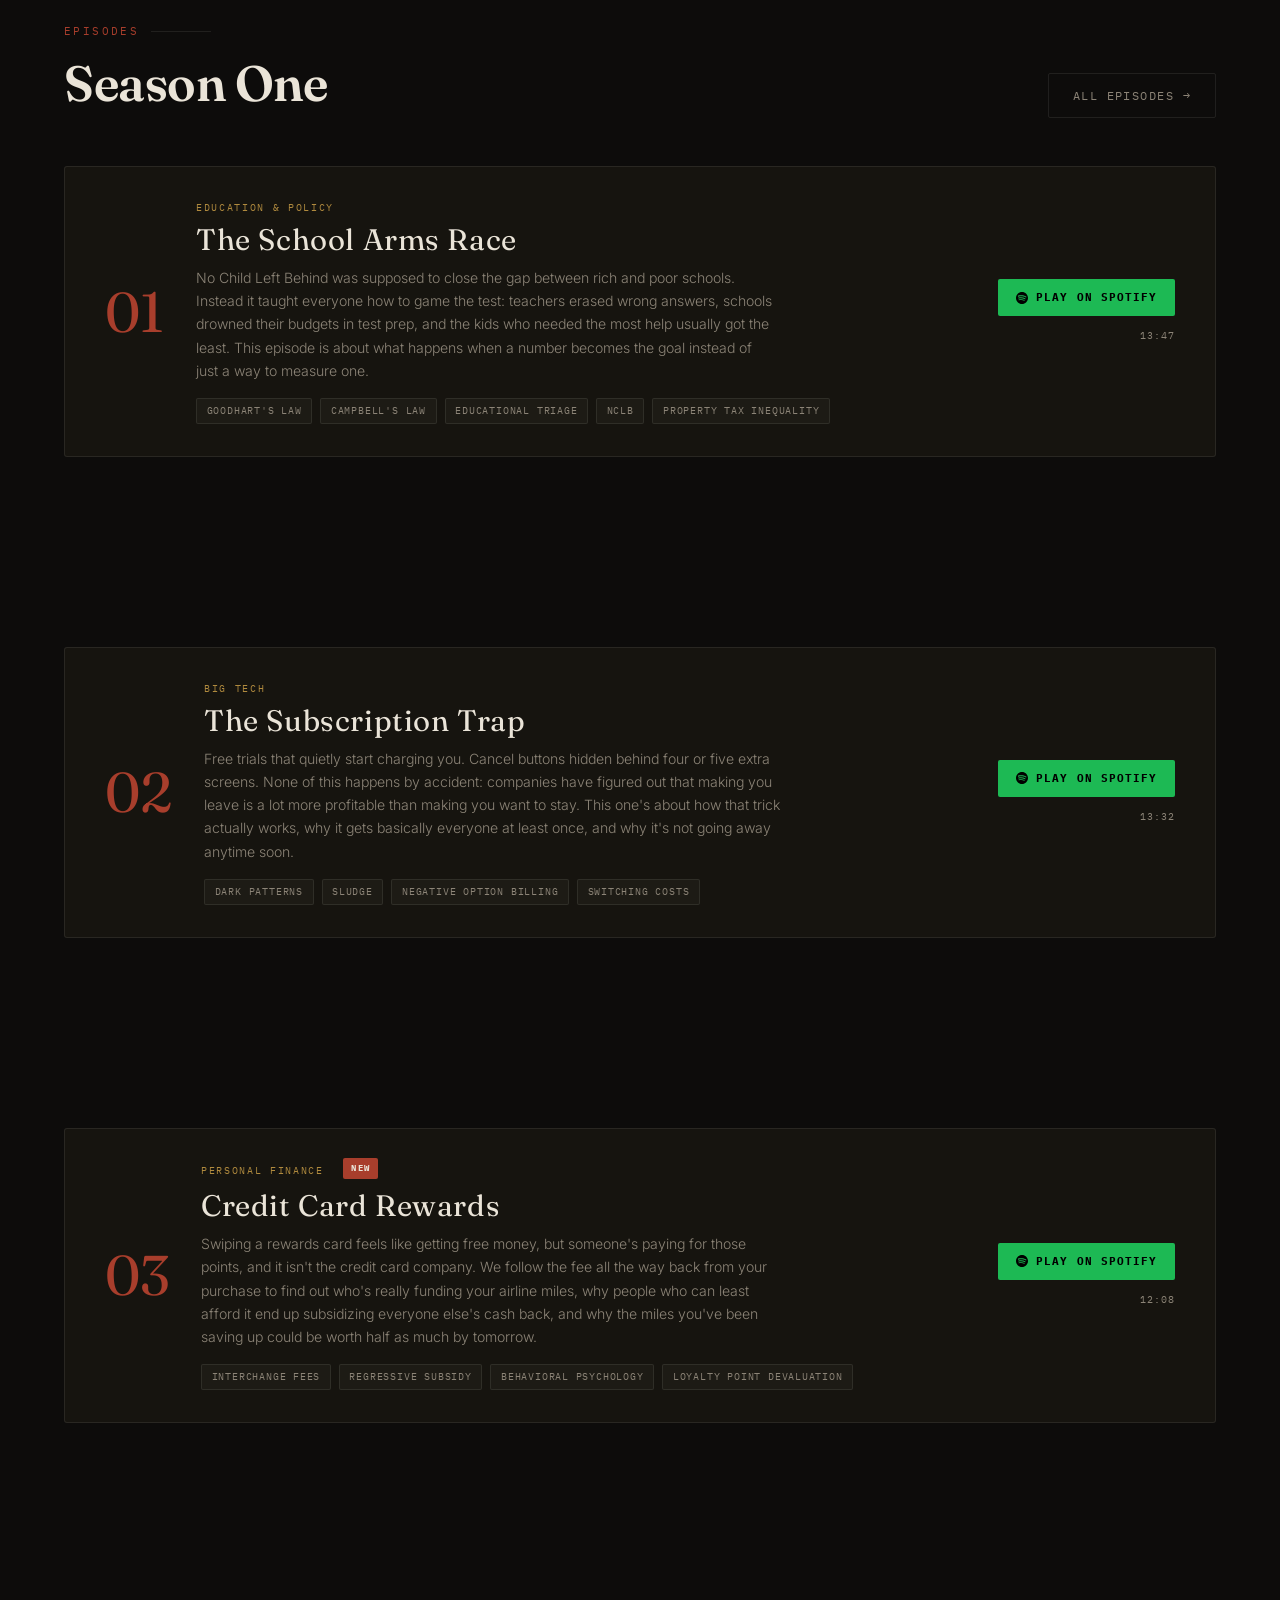
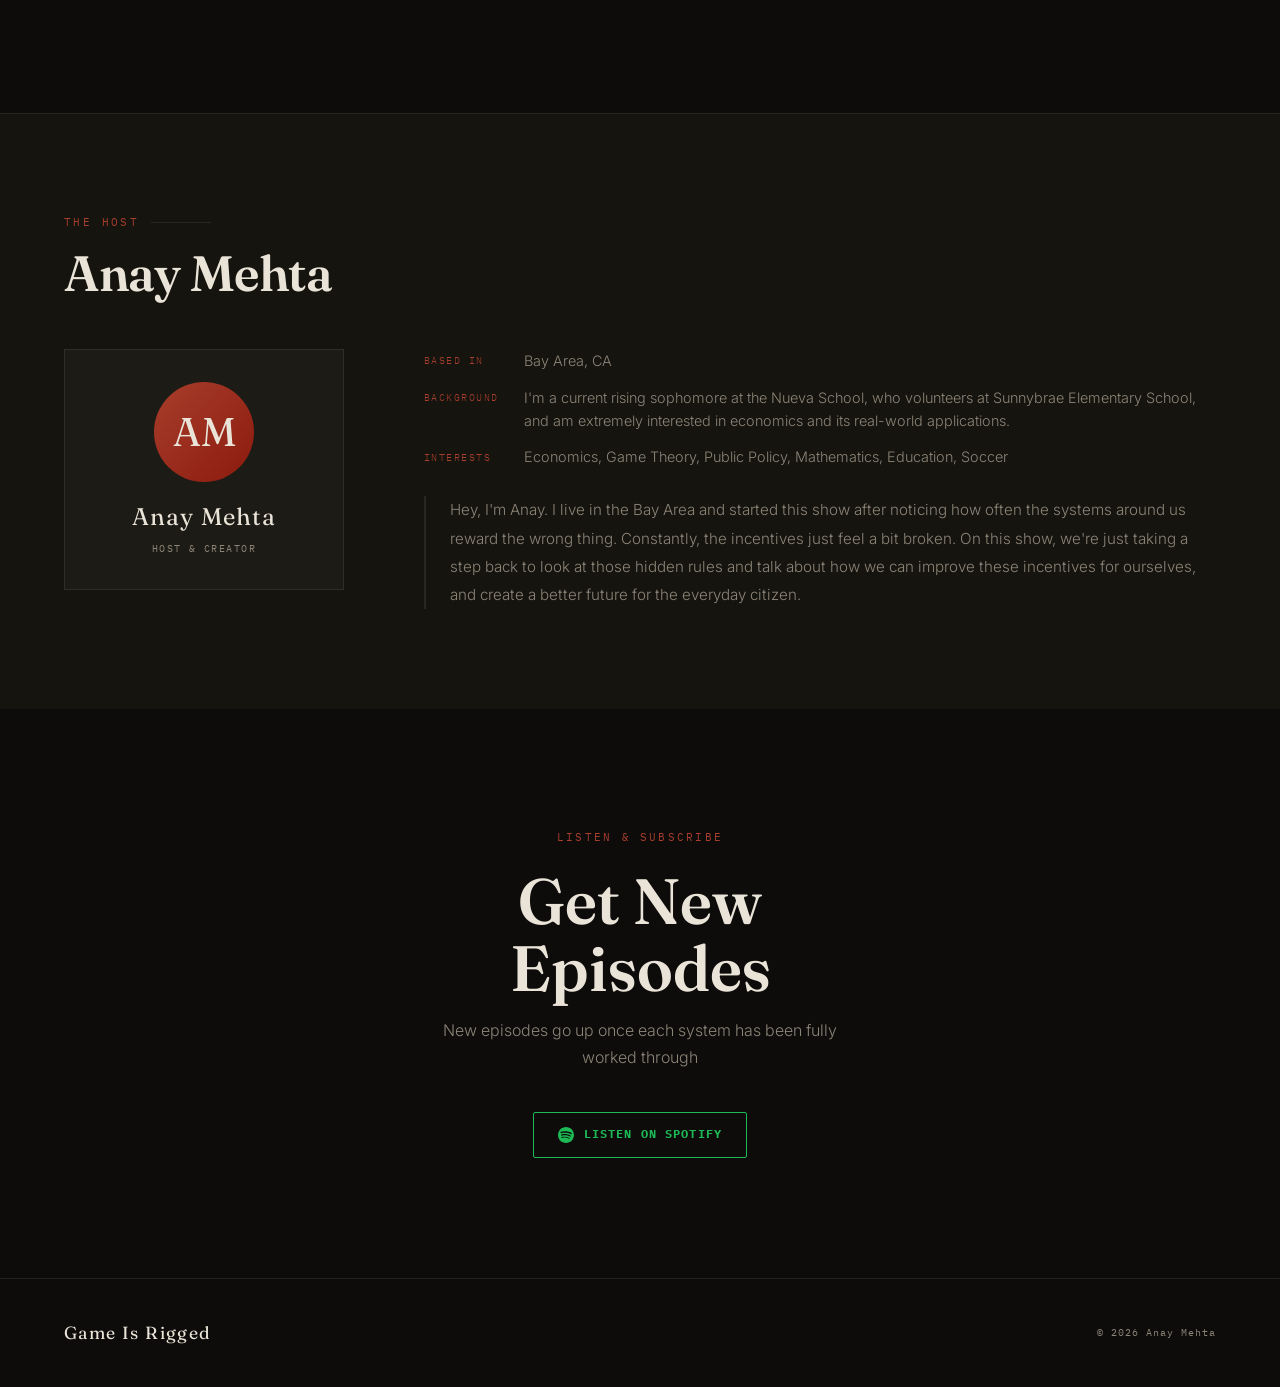
==== commit 05ee9c15: "Update index.html" ====
--- a/index.html
+++ b/index.html
@@ -3,7 +3,7 @@
 <head>
   <meta charset="UTF-8" />
   <meta name="viewport" content="width=device-width, initial-scale=1.0" />
-  <title>Game Is Rigged — Economics & Game Theory Podcast</title>
+  <title>Game Is Rigged: Economics & Game Theory Podcast</title>
   <link rel="preconnect" href="https://fonts.googleapis.com" />
   <link href="https://fonts.googleapis.com/css2?family=Fraunces:ital,wght@0,500;0,600;0,700;1,500;1,600&family=Inter:wght@300;400;500;600&family=IBM+Plex+Mono:wght@400;500;600;700&display=swap" rel="stylesheet" />
 
@@ -54,7 +54,7 @@
       color: var(--text);
       text-decoration: none;
     }
-    .nav-logo span { font-style: italic; }
+    .nav-logo span { }
 
     .nav-links {
       display: flex;
@@ -139,7 +139,6 @@
       display: block;
       font-size: clamp(3rem, 6.5vw, 5.25rem);
       font-weight: 500;
-      font-style: italic;
       letter-spacing: 0.005em;
       color: var(--text);
     }
@@ -214,7 +213,6 @@
 
     .quote-mark {
       font-family: 'Fraunces', serif;
-      font-style: italic;
       font-size: 3.5rem;
       line-height: 1;
       color: var(--red);
@@ -223,7 +221,6 @@
 
     .quote-text {
       font-family: 'Fraunces', serif;
-      font-style: italic;
       font-weight: 500;
       font-size: 1.6rem;
       line-height: 1.4;
@@ -618,7 +615,7 @@
       letter-spacing: 0.08em;
       color: var(--text);
     }
-    .footer-logo span { font-style: italic; }
+    .footer-logo span { }
 
     .footer-copy {
       font-family: 'IBM Plex Mono', monospace;
@@ -682,13 +679,12 @@
   <!-- HERO -->
   <header class="hero" id="home">
     <div class="hero-left">
-      <p class="hero-eyebrow">Economics &amp; Game Theory Podcast</p>
       <h1 class="hero-title">
         <span class="line1">THE GAME</span>
         <span class="line2">IS RIGGED</span>
       </h1>
       <p class="hero-desc">
-        Each episode takes one system — a policy, a platform, a market — and traces the incentives underneath it. Not the ones in the <strong>mission statement.</strong> The ones that actually decide who wins.
+        Every episode picks one system (a policy, an app, a market) and figures out who it's actually built for. Usually it's not the people it claims to help.
       </p>
       <div class="hero-ctas">
         <a class="btn-primary" href="https://open.spotify.com/show/033oTAaNlFfsJAOVmCeeDi" target="_blank" rel="noopener">
@@ -699,15 +695,23 @@
       </div>
     </div>
 
+    <div class="hero-right">
+      <div class="quote-panel">
+        <div class="quote-mark">"</div>
+        <p class="quote-text">If you don't know what the incentive is, you're the incentive.</p>
+        <p class="quote-source">A rule this show keeps proving right</p>
+      </div>
+    </div>
+  </header>
 
   <section id="about">
     <p class="section-label">The Show</p>
     <h2 class="section-heading">How the Show Works</h2>
 
     <div class="about-body">
-      <p>Every episode, <strong>The Game Is Rigged</strong> takes either a system that's supposed to work and lays out why it doesn't, or looks at a system that exploits you. We look into how the incentives reward something other than the stated goal, and how it leads to either the system's collapse or capitalization.</p>
+      <p>Every episode, The Game Is Rigged takes either a system that's supposed to work and lays out why it doesn't, or looks at a system that exploits you. We look into how the incentives reward something other than the stated goal, and how it leads to either the system's collapse or capitalization.</p>
       <p>That covers government programs that end up punishing the people they were built for, business models that profit from friction, and everyday norms that turn people into strategic players whether they mean to or not.</p>
-      <p>We use <strong>economics</strong> and <strong>game theory</strong> to trace the incentives and explain why the outcome was predictable from the start.</p>
+      <p>We use economics and game theory to trace the incentives and explain why the outcome was predictable from the start.</p>
     </div>
   </section>
 
@@ -729,7 +733,7 @@
           <div class="ep-tag">Education &amp; Policy</div>
           <div class="ep-title">The School Arms Race</div>
           <p class="ep-desc">
-            No Child Left Behind was supposed to close the achievement gap. Instead, it created a system where teachers erased kids' wrong answers, entire school budgets were gutted for test prep, and the students who needed the most help were deliberately abandoned. We break down Goodhart's Law, Campbell's Law, and how rational people respond to an irrational game.
+            No Child Left Behind was supposed to close the gap between rich and poor schools. Instead it taught everyone how to game the test: teachers erased wrong answers, schools drowned their budgets in test prep, and the kids who needed the most help usually got the least. This episode is about what happens when a number becomes the goal instead of just a way to measure one.
           </p>
           <div class="ep-concepts">
             <span class="concept-tag">Goodhart's Law</span>
@@ -761,7 +765,7 @@
           <div class="ep-tag">Big Tech</div>
           <div class="ep-title">The Subscription Trap</div>
           <p class="ep-desc">
-            Free trials that quietly bill you, cancellation flows buried five clicks deep, "are you sure?" screens designed to wear you down — subscription businesses aren't broken, they're working exactly as intended. We break down how companies weaponize inertia and friction against their own customers, and why the incentive to make quitting hard will always beat the incentive to make you happy.
+            Free trials that quietly start charging you. Cancel buttons hidden behind four or five extra screens. None of this happens by accident: companies have figured out that making you leave is a lot more profitable than making you want to stay. This one's about how that trick actually works, why it gets basically everyone at least once, and why it's not going away anytime soon.
           </p>
           <div class="ep-concepts">
             <span class="concept-tag">Dark Patterns</span>
@@ -792,7 +796,7 @@
           <div class="ep-tag">Personal Finance <span class="badge-new">New</span></div>
           <div class="ep-title">Credit Card Rewards</div>
           <p class="ep-desc">
-            A card swipe feels like winning, but the reward isn't free. We trace how interchange fees get built into everything you buy, then follow the money to see who actually funds airline miles and cash back. Using basic economics and behavioral psychology, we explain why cards push you to spend more, why lower earners end up subsidizing the rewards of the wealthy, and why saved-up miles can lose half their value overnight.
+            Swiping a rewards card feels like getting free money, but someone's paying for those points, and it isn't the credit card company. We follow the fee all the way back from your purchase to find out who's really funding your airline miles, why people who can least afford it end up subsidizing everyone else's cash back, and why the miles you've been saving up could be worth half as much by tomorrow.
           </p>
           <div class="ep-concepts">
             <span class="concept-tag">Interchange Fees</span>
@@ -848,8 +852,7 @@
 
         <!-- ── MAIN BIO — write whatever you want here ── -->
         <div class="host-about-text">
-          <!-- Placeholder bio — replace with your own words. Keep it real, keep it short. -->
-          <p>Hey, I'm Anay. I live in the Bay Area and started this show after noticing how often the systems around us reward the wrong thing. Constantly, the incentives just feel a bit broken. On this show, we’re just taking a step back to look at those hidden rules and talk about how we can improve these incentives for ourselves, and create a better future for the everyday citizen. </p>
+          <p>Hey, I'm Anay. I live in the Bay Area and started this show after noticing how often the systems around us reward the wrong thing. Constantly, the incentives just feel a bit broken. On this show, we're just taking a step back to look at those hidden rules and talk about how we can improve these incentives for ourselves, and create a better future for the everyday citizen.</p>
         </div>
 
       </div>
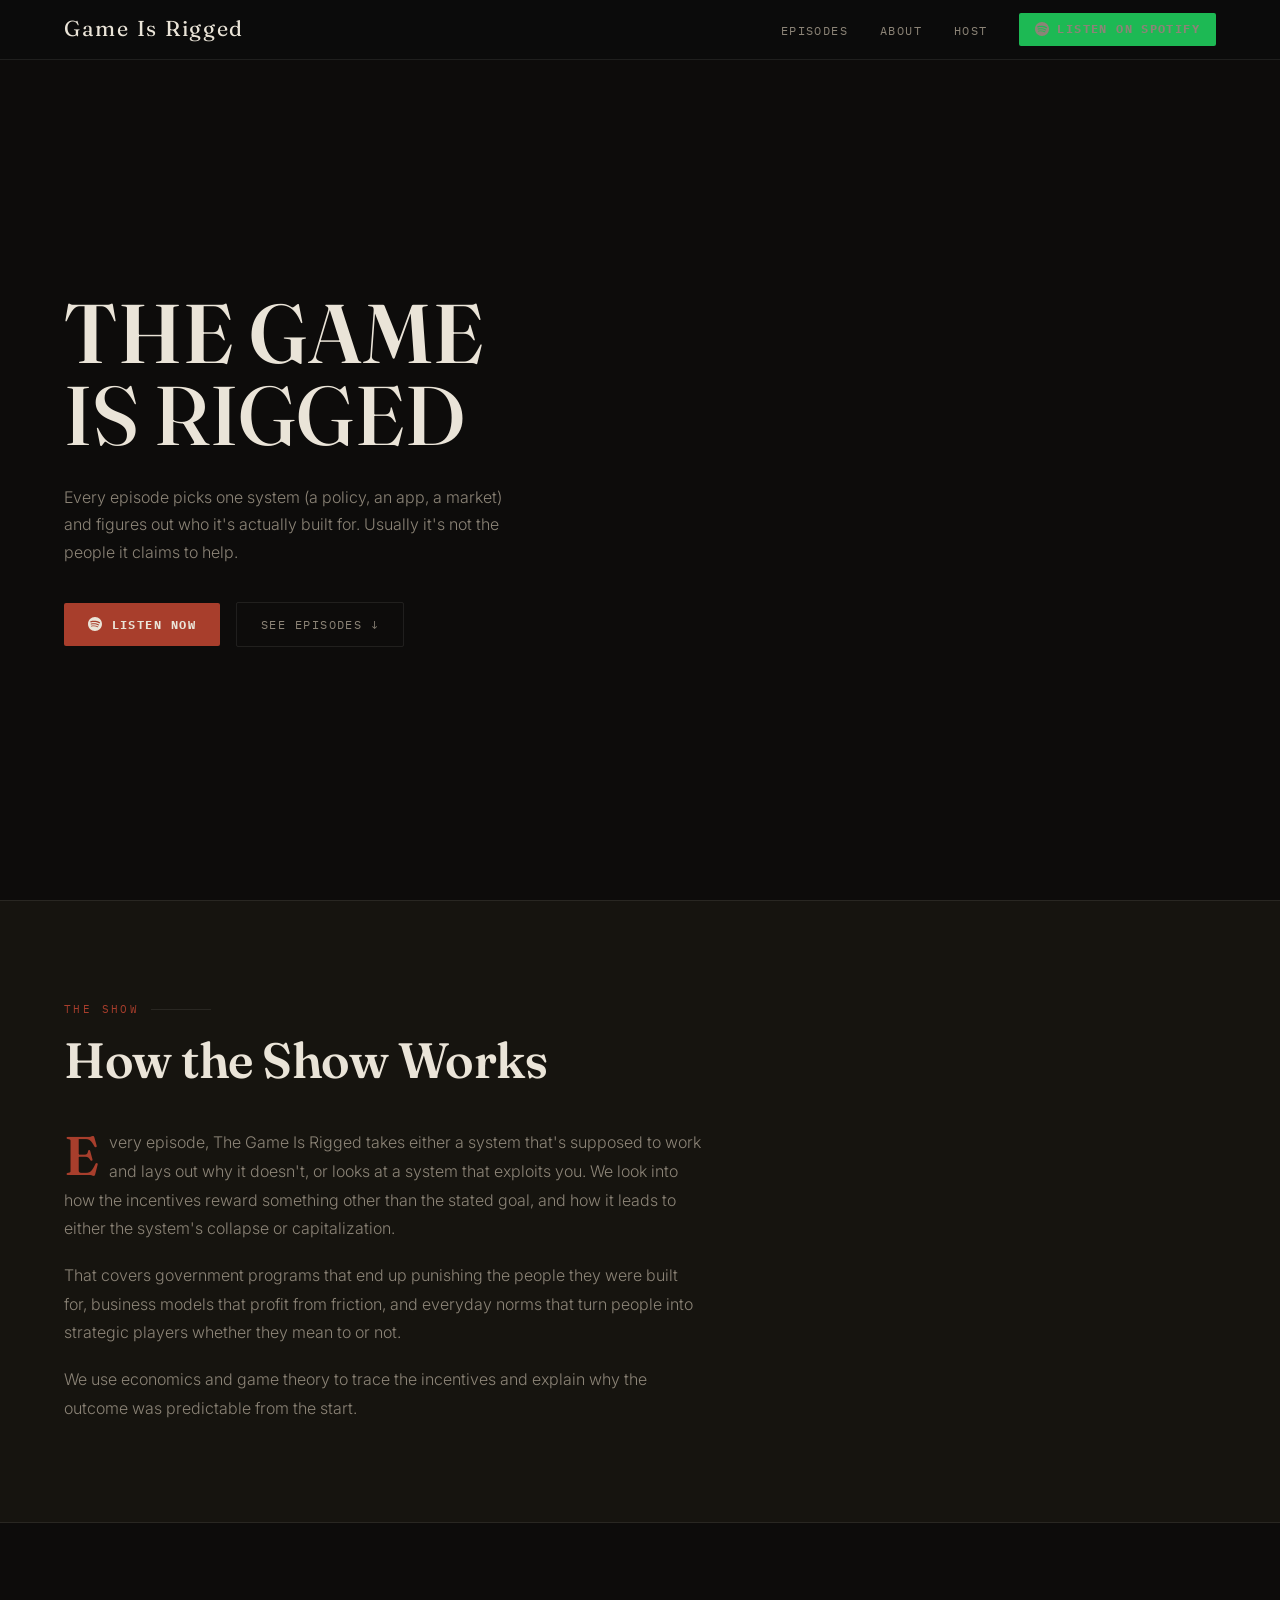
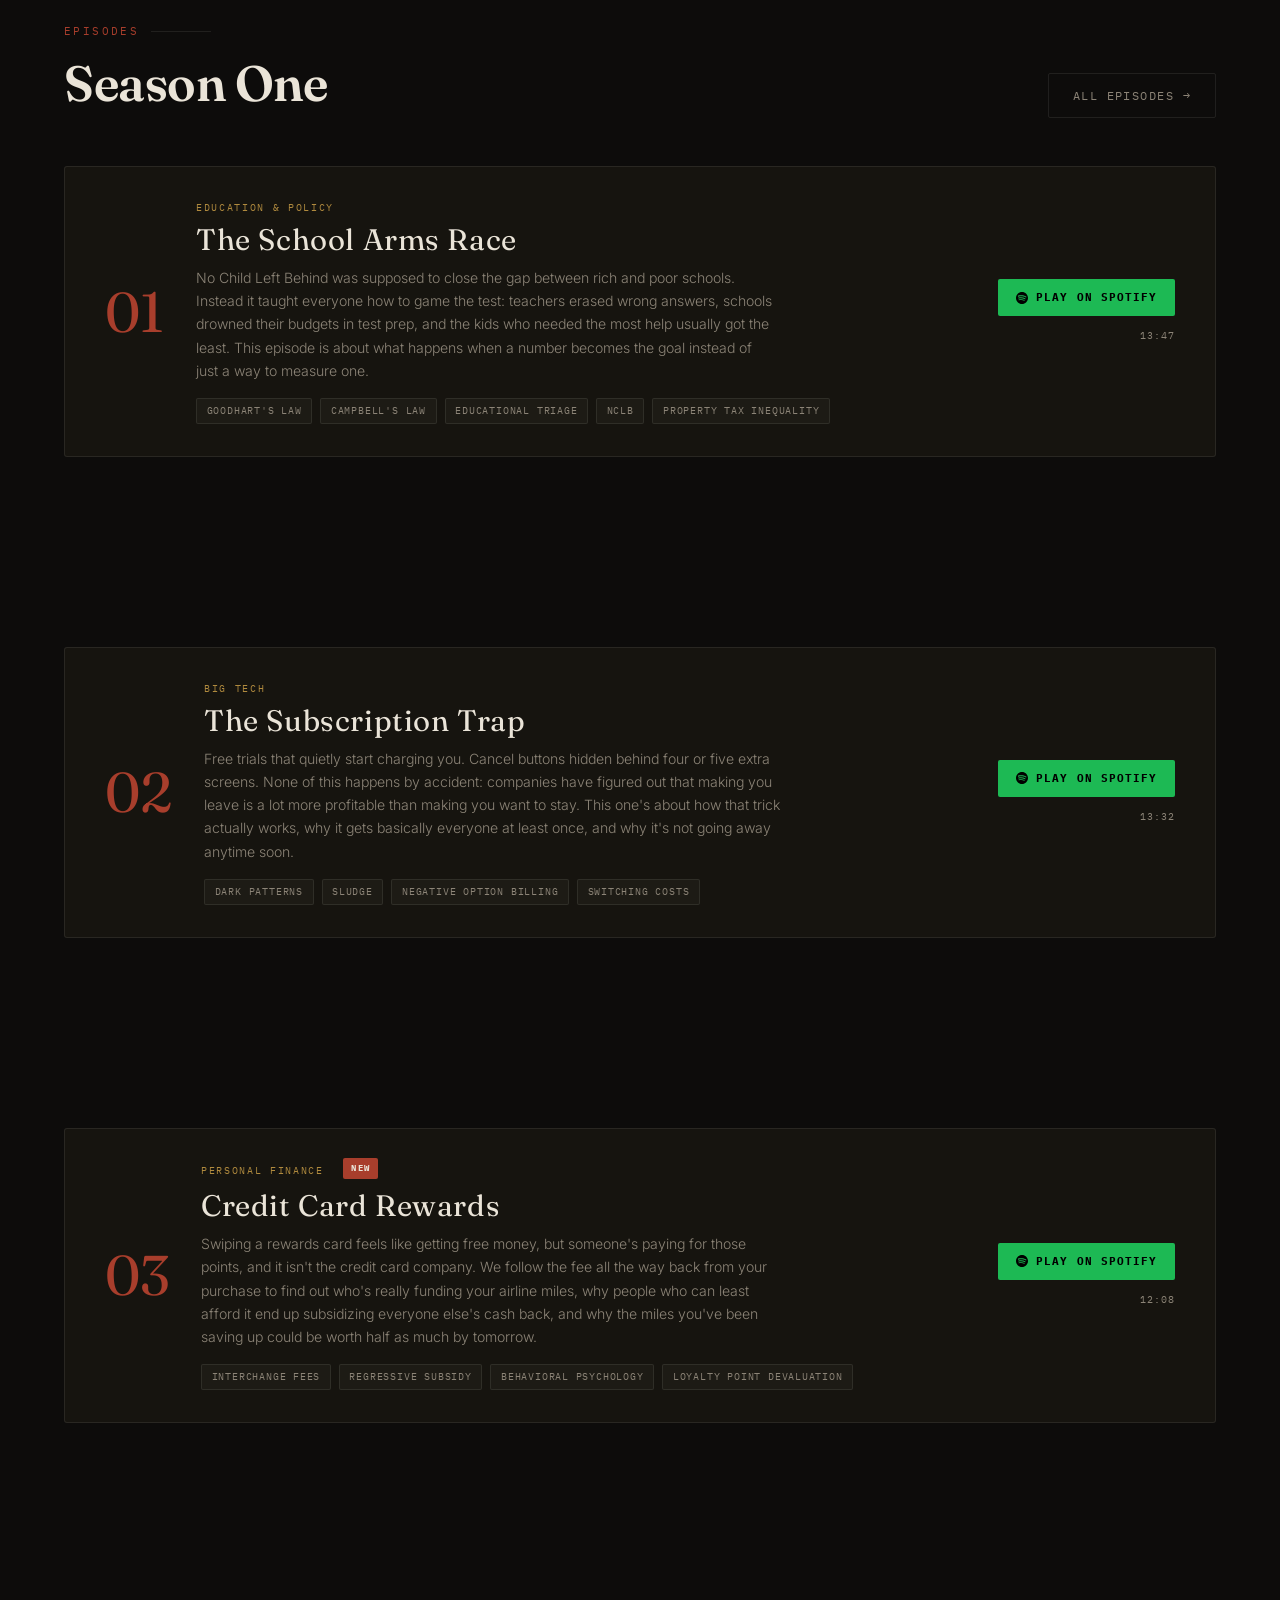
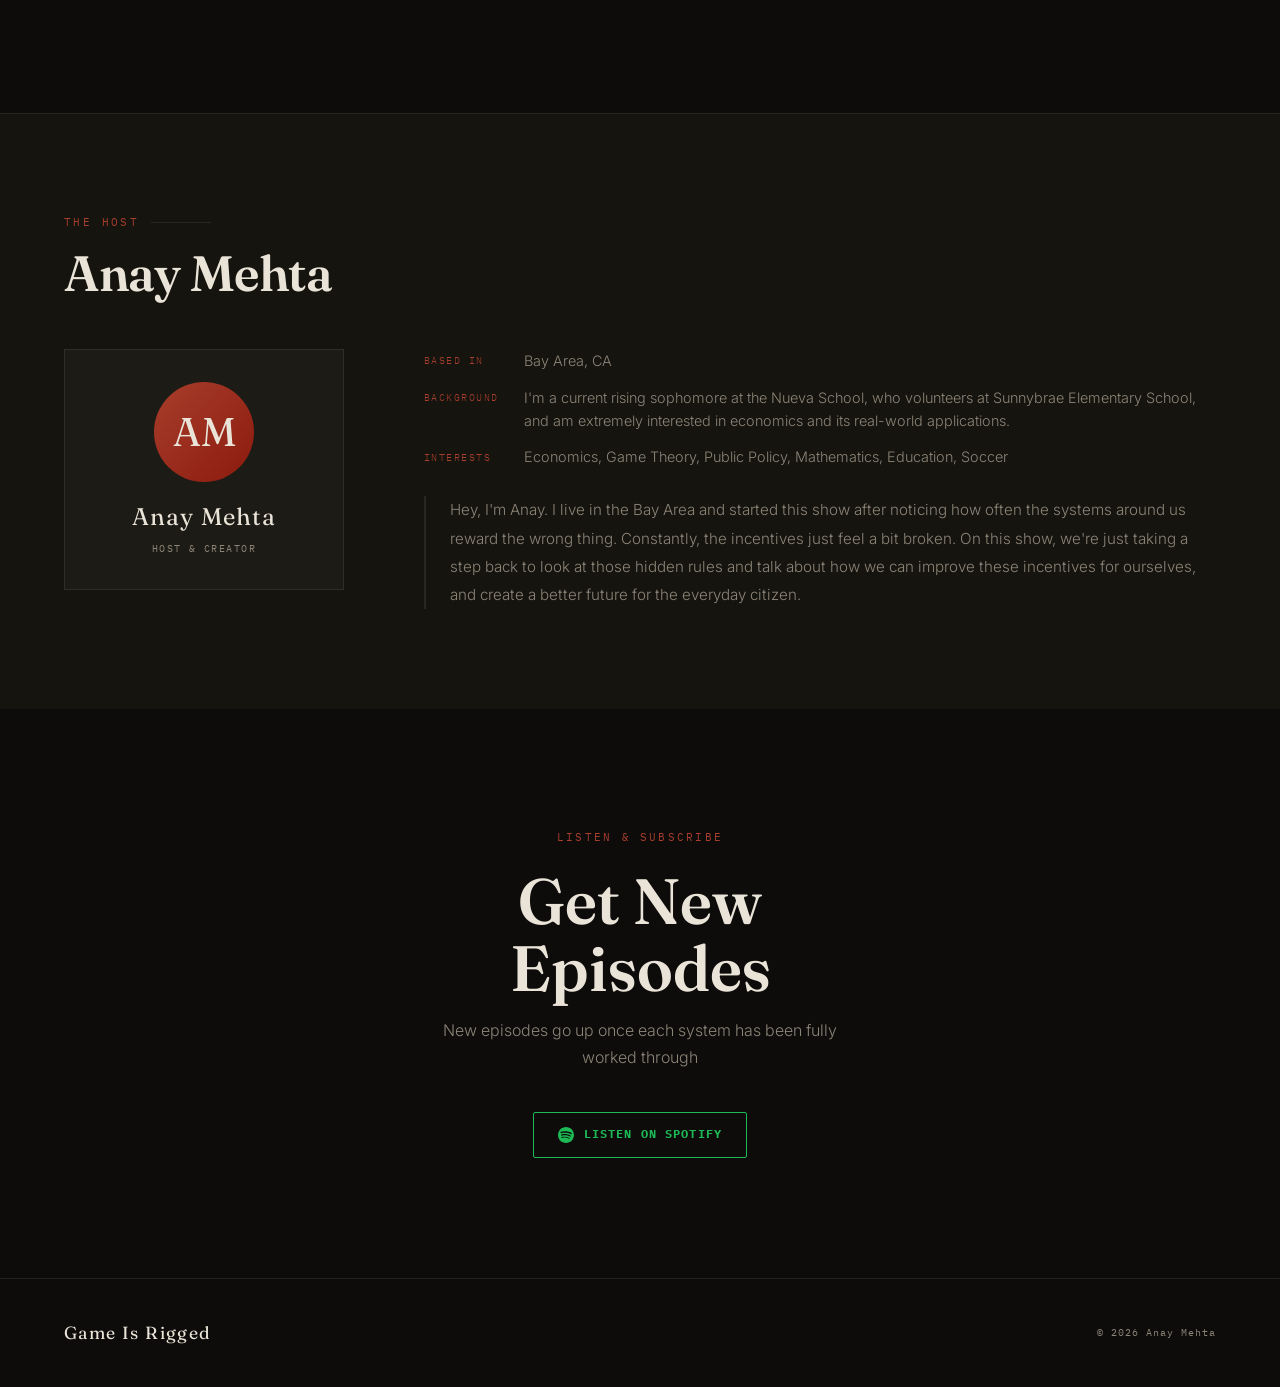
==== commit 8d0481a8: "Refactor hero section layout from grid to flex" ====
--- a/index.html
+++ b/index.html
@@ -94,11 +94,10 @@
     /* ── HERO ── */
     .hero {
       min-height: 100vh;
-      display: grid;
-      grid-template-columns: 1fr 1fr;
-      align-items: center;
+      display: flex;
+      flex-direction: column;
+      justify-content: center;
       padding: 100px 5vw 60px;
-      gap: 4rem;
       position: relative;
     }
 
@@ -626,8 +625,7 @@
 
     /* ── RESPONSIVE ── */
     @media (max-width: 900px) {
-      .hero { grid-template-columns: 1fr; min-height: auto; padding-top: 100px; }
-      .hero-right { display: none; }
+      .hero { min-height: auto; padding-top: 100px; }
       .host-grid { grid-template-columns: 1fr; gap: 2.5rem; }
       .host-card { max-width: 280px; }
       .episode-inner { grid-template-columns: auto 1fr; }
@@ -694,14 +692,6 @@
         <a class="btn-ghost" href="#episodes">See Episodes ↓</a>
       </div>
     </div>
-
-    <div class="hero-right">
-      <div class="quote-panel">
-        <div class="quote-mark">"</div>
-        <p class="quote-text">If you don't know what the incentive is, you're the incentive.</p>
-        <p class="quote-source">A rule this show keeps proving right</p>
-      </div>
-    </div>
   </header>
 
   <section id="about">
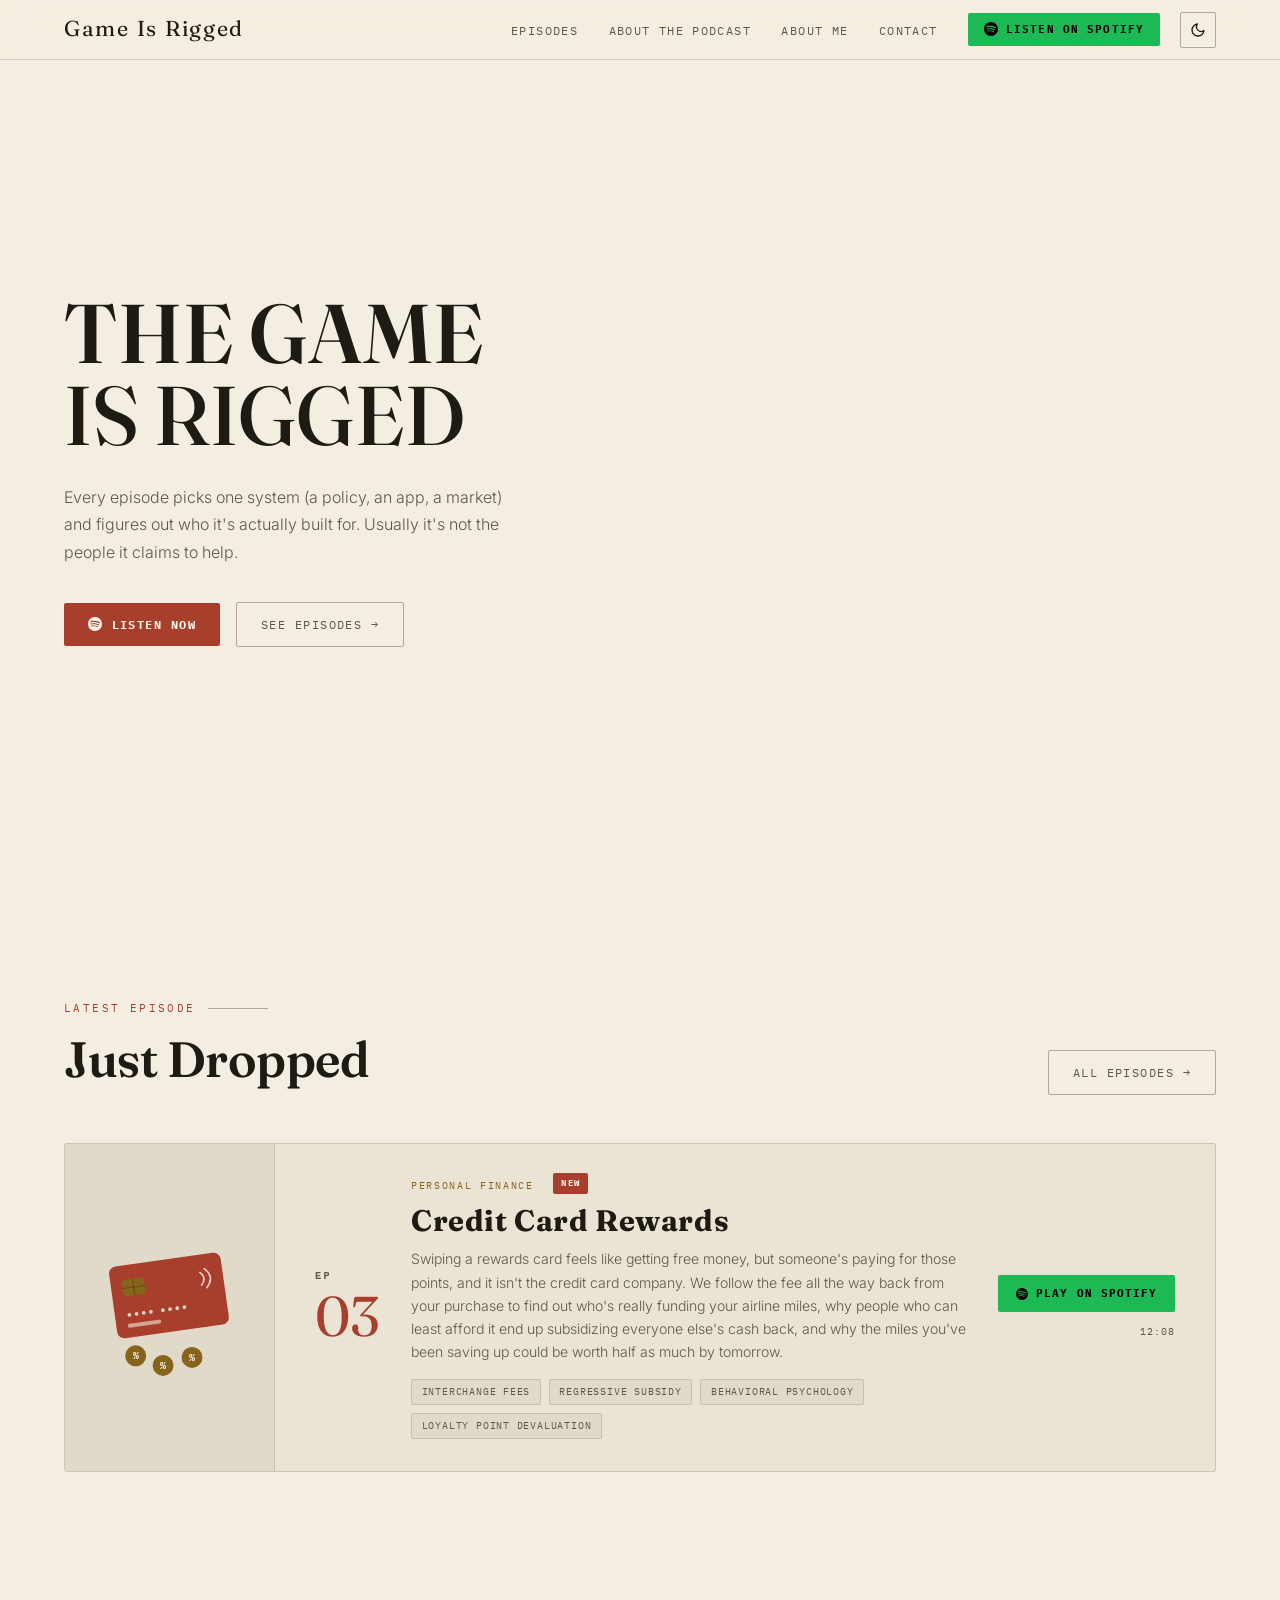
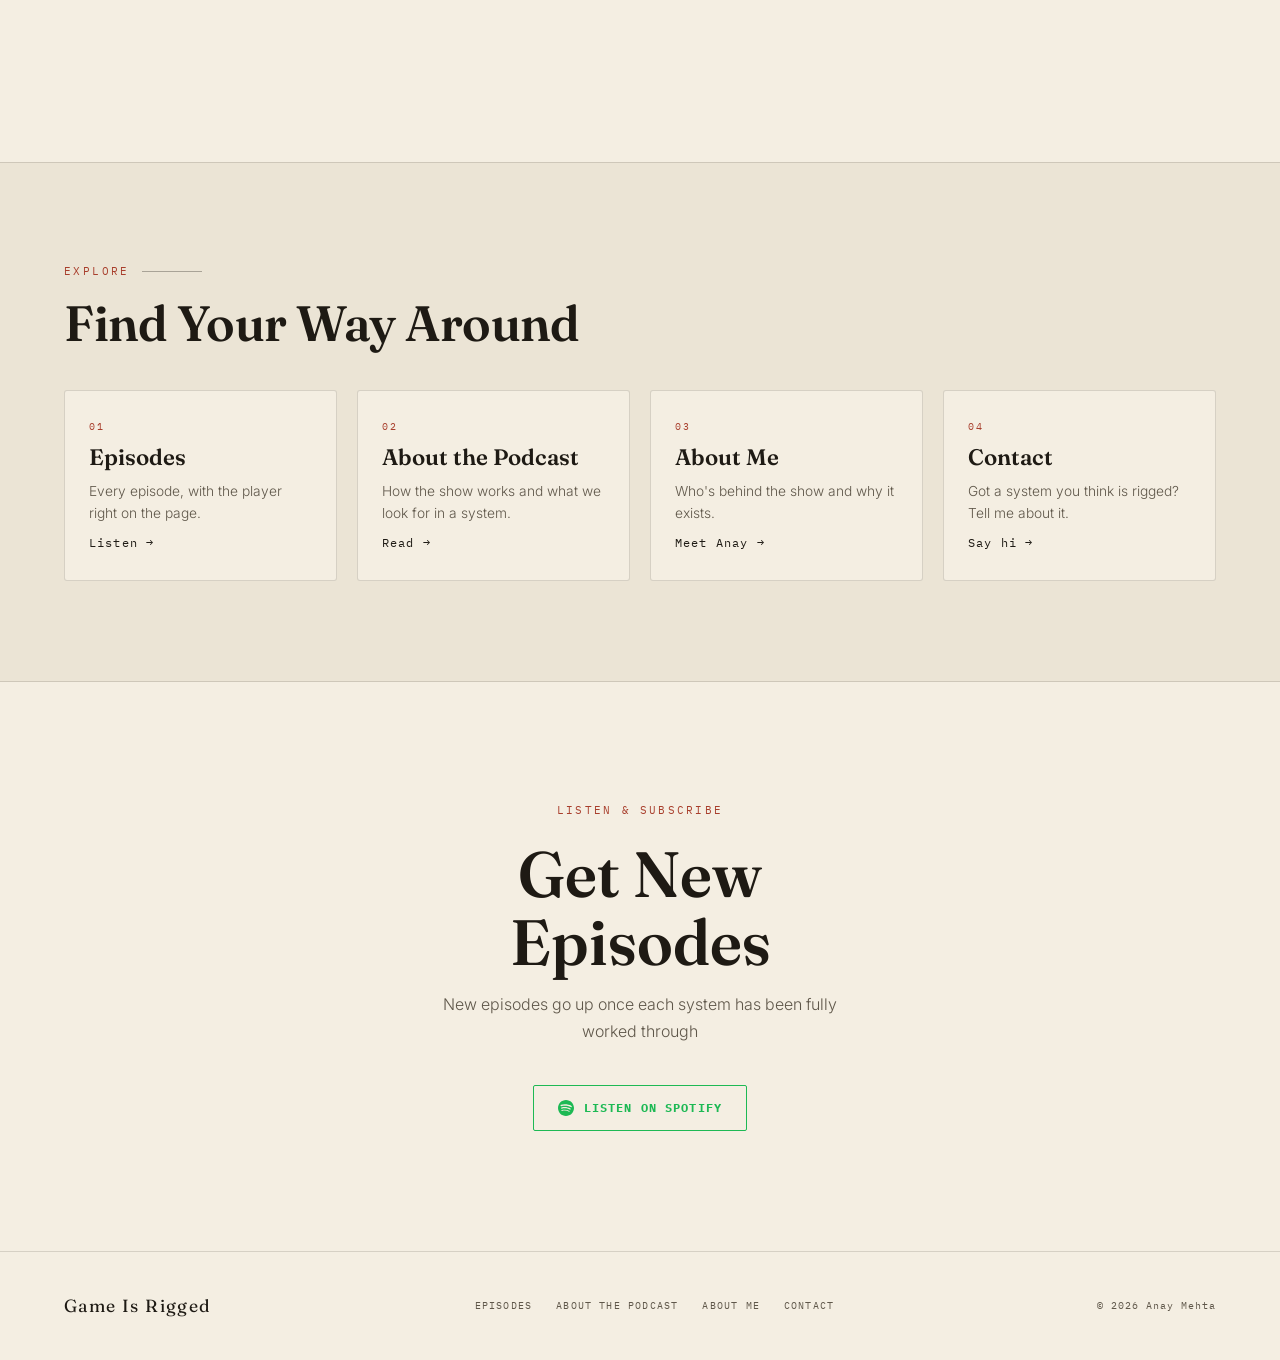
==== commit a9b8b60b: "Add files via upload new site" ====
--- a/index.html
+++ b/index.html
@@ -3,677 +3,52 @@
 <head>
   <meta charset="UTF-8" />
   <meta name="viewport" content="width=device-width, initial-scale=1.0" />
-  <title>Game Is Rigged: Economics & Game Theory Podcast</title>
+  <title>Game Is Rigged: Economics &amp; Game Theory Podcast</title>
+  <meta name="description" content="A podcast that picks one system (a policy, an app, a market) and figures out who it is actually built for, using economics and game theory." />
+  <meta property="og:title" content="Game Is Rigged: Economics &amp; Game Theory Podcast" />
+  <meta property="og:description" content="A podcast that picks one system (a policy, an app, a market) and figures out who it is actually built for, using economics and game theory." />
+  <meta property="og:type" content="website" />
+  <script>
+    (function () {
+      var t;
+      try { t = localStorage.getItem('theme'); } catch (e) {}
+      if (!t && window.matchMedia && matchMedia('(prefers-color-scheme: light)').matches) t = 'light';
+      document.documentElement.setAttribute('data-theme', t === 'light' ? 'light' : 'dark');
+      document.documentElement.classList.add('js');
+    })();
+  </script>
   <link rel="preconnect" href="https://fonts.googleapis.com" />
+  <link rel="preconnect" href="https://fonts.gstatic.com" crossorigin />
   <link href="https://fonts.googleapis.com/css2?family=Fraunces:ital,wght@0,500;0,600;0,700;1,500;1,600&family=Inter:wght@300;400;500;600&family=IBM+Plex+Mono:wght@400;500;600;700&display=swap" rel="stylesheet" />
-
-  <style>
-    *, *::before, *::after { box-sizing: border-box; margin: 0; padding: 0; }
-
-    :root {
-      --bg:        #0D0C0B;
-      --surface:   #16140F;
-      --surface2:  #1D1B15;
-      --text:      #EAE4D8;
-      --muted:     #8C8477;
-      --red:       #A83E2C;
-      --yellow:    #B08A3E;
-      --border:    rgba(234,228,216,0.09);
-    }
-
-    html { scroll-behavior: smooth; }
-
-    body {
-      background: var(--bg);
-      color: var(--text);
-      font-family: 'Inter', sans-serif;
-      font-size: 16px;
-      line-height: 1.6;
-      overflow-x: hidden;
-    }
-
-    /* ── NAV ── */
-    nav {
-      position: fixed;
-      top: 0; left: 0; right: 0;
-      z-index: 100;
-      display: flex;
-      align-items: center;
-      justify-content: space-between;
-      padding: 0 5vw;
-      height: 60px;
-      background: rgba(12,12,12,0.85);
-      backdrop-filter: blur(12px);
-      border-bottom: 1px solid var(--border);
-    }
-
-    .nav-logo {
-      font-family: 'Fraunces', serif;
-      font-size: 1.35rem;
-      letter-spacing: 0.08em;
-      color: var(--text);
-      text-decoration: none;
-    }
-    .nav-logo span { }
-
-    .nav-links {
-      display: flex;
-      align-items: center;
-      gap: 2rem;
-      list-style: none;
-    }
-    .nav-links a {
-      font-family: 'IBM Plex Mono', monospace;
-      font-size: 0.72rem;
-      letter-spacing: 0.12em;
-      text-transform: uppercase;
-      color: var(--muted);
-      text-decoration: none;
-      transition: color 0.2s;
-    }
-    .nav-links a:hover { color: var(--text); }
-
-    .btn-spotify {
-      display: inline-flex;
-      align-items: center;
-      gap: 0.5rem;
-      background: #1DB954;
-      color: #000;
-      font-family: 'IBM Plex Mono', monospace;
-      font-size: 0.7rem;
-      font-weight: 700;
-      letter-spacing: 0.1em;
-      text-transform: uppercase;
-      text-decoration: none;
-      padding: 0.45rem 1rem;
-      border-radius: 2px;
-      transition: opacity 0.2s;
-    }
-    .btn-spotify:hover { opacity: 0.85; }
-
-    /* ── HERO ── */
-    .hero {
-      min-height: 100vh;
-      display: flex;
-      flex-direction: column;
-      justify-content: center;
-      padding: 100px 5vw 60px;
-      position: relative;
-    }
-
-    .hero-left { position: relative; z-index: 1; }
-
-    .hero-eyebrow {
-      font-family: 'IBM Plex Mono', monospace;
-      font-size: 0.7rem;
-      letter-spacing: 0.2em;
-      text-transform: uppercase;
-      color: var(--red);
-      margin-bottom: 1.25rem;
-      display: flex;
-      align-items: center;
-      gap: 0.75rem;
-    }
-    .hero-eyebrow::before {
-      content: '';
-      display: block;
-      width: 28px;
-      height: 1px;
-      background: var(--red);
-    }
-
-    .hero-title {
-      font-family: 'Fraunces', serif;
-      line-height: 0.98;
-      margin-bottom: 1.75rem;
-    }
-    .hero-title .line1 {
-      display: block;
-      font-size: clamp(3rem, 6.5vw, 5.25rem);
-      font-weight: 600;
-      color: var(--text);
-      letter-spacing: 0.01em;
-    }
-    .hero-title .line2 {
-      display: block;
-      font-size: clamp(3rem, 6.5vw, 5.25rem);
-      font-weight: 500;
-      letter-spacing: 0.005em;
-      color: var(--text);
-    }
-
-    .hero-desc {
-      font-size: 1rem;
-      color: var(--muted);
-      line-height: 1.7;
-      max-width: 440px;
-      margin-bottom: 2.25rem;
-      font-weight: 300;
-    }
-    .hero-desc strong { color: var(--text); font-weight: 500; }
-
-    .hero-ctas {
-      display: flex;
-      align-items: center;
-      gap: 1rem;
-      flex-wrap: wrap;
-    }
-
-    .btn-primary {
-      display: inline-flex;
-      align-items: center;
-      gap: 0.6rem;
-      background: var(--red);
-      color: var(--text);
-      font-family: 'IBM Plex Mono', monospace;
-      font-size: 0.75rem;
-      font-weight: 700;
-      letter-spacing: 0.12em;
-      text-transform: uppercase;
-      text-decoration: none;
-      padding: 0.75rem 1.5rem;
-      border-radius: 2px;
-      transition: background 0.2s;
-    }
-    .btn-primary:hover { background: #8f3325; }
-
-    .btn-ghost {
-      display: inline-flex;
-      align-items: center;
-      gap: 0.5rem;
-      border: 1px solid var(--border);
-      color: var(--muted);
-      font-family: 'IBM Plex Mono', monospace;
-      font-size: 0.75rem;
-      letter-spacing: 0.12em;
-      text-transform: uppercase;
-      text-decoration: none;
-      padding: 0.75rem 1.5rem;
-      border-radius: 2px;
-      transition: all 0.2s;
-    }
-    .btn-ghost:hover { border-color: var(--text); color: var(--text); }
-
-    /* right side graphic */
-    .hero-right {
-      position: relative;
-      z-index: 1;
-      display: flex;
-      justify-content: center;
-      align-items: center;
-    }
-
-    .quote-panel {
-      width: 100%;
-      max-width: 400px;
-      border-left: 2px solid var(--red);
-      padding: 0.5rem 0 0.5rem 2.25rem;
-    }
-
-    .quote-mark {
-      font-family: 'Fraunces', serif;
-      font-size: 3.5rem;
-      line-height: 1;
-      color: var(--red);
-      margin-bottom: 0.5rem;
-    }
-
-    .quote-text {
-      font-family: 'Fraunces', serif;
-      font-weight: 500;
-      font-size: 1.6rem;
-      line-height: 1.4;
-      color: var(--text);
-      margin-bottom: 1.5rem;
-    }
-
-    .quote-source {
-      font-family: 'IBM Plex Mono', monospace;
-      font-size: 0.68rem;
-      letter-spacing: 0.1em;
-      text-transform: uppercase;
-      color: var(--muted);
-    }
-
-    /* ── SECTIONS ── */
-    section { padding: 100px 5vw; }
-
-    .section-label {
-      font-family: 'IBM Plex Mono', monospace;
-      font-size: 0.68rem;
-      letter-spacing: 0.22em;
-      text-transform: uppercase;
-      color: var(--red);
-      margin-bottom: 1rem;
-      display: flex;
-      align-items: center;
-      gap: 0.75rem;
-    }
-    .section-label::after {
-      content: '';
-      flex: 1;
-      height: 1px;
-      background: var(--border);
-      max-width: 60px;
-    }
-
-    .section-heading {
-      font-family: 'Fraunces', serif;
-      font-weight: 600;
-      font-size: clamp(2rem, 4vw, 3.1rem);
-      line-height: 1.08;
-      letter-spacing: -0.01em;
-      margin-bottom: 0.5rem;
-    }
-
-    /* ── ABOUT / MISSION ── */
-    #about {
-      background: var(--surface);
-      border-top: 1px solid var(--border);
-      border-bottom: 1px solid var(--border);
-    }
-
-    .about-body {
-      max-width: 640px;
-      margin-top: 2.5rem;
-      color: var(--muted);
-      line-height: 1.8;
-      font-weight: 300;
-    }
-    .about-body p + p { margin-top: 1.1rem; }
-    .about-body strong { color: var(--text); font-weight: 500; }
-    .about-body p:first-of-type::first-letter {
-      font-family: 'Fraunces', serif;
-      font-weight: 600;
-      font-size: 3.4rem;
-      line-height: 0.8;
-      float: left;
-      color: var(--red);
-      padding-right: 0.6rem;
-      padding-top: 0.35rem;
-    }
-
-    /* ── EPISODES ── */
-    #episodes { padding-top: 100px; }
-
-    .episodes-header {
-      display: flex;
-      justify-content: space-between;
-      align-items: flex-end;
-      margin-bottom: 3rem;
-      flex-wrap: wrap;
-      gap: 1rem;
-    }
-
-    .episode-card {
-      background: var(--surface);
-      border: 1px solid var(--border);
-      border-radius: 3px;
-      overflow: hidden;
-      transition: border-color 0.25s;
-      margin-bottom: 1.5rem;
-    }
-
-    .episode-player {
-      margin: -0.5rem 0 1.5rem;
-    }
-    .episode-player iframe {
-      display: block;
-      border-radius: 3px;
-    }
-    .episode-card:hover { border-color: rgba(242,237,228,0.18); }
-
-    .episode-inner {
-      display: grid;
-      grid-template-columns: auto 1fr auto;
-      gap: 2rem;
-      padding: 2rem 2.5rem;
-      align-items: center;
-    }
-
-    .ep-num {
-      font-family: 'Fraunces', serif;
-      font-size: 3.5rem;
-      color: var(--red);
-      line-height: 1;
-      min-width: 3rem;
-    }
-
-    .ep-body {}
-
-    .ep-tag {
-      font-family: 'IBM Plex Mono', monospace;
-      font-size: 0.65rem;
-      letter-spacing: 0.16em;
-      text-transform: uppercase;
-      color: var(--yellow);
-      margin-bottom: 0.5rem;
-    }
-
-    .ep-title {
-      font-family: 'Fraunces', serif;
-      font-size: 1.85rem;
-      letter-spacing: 0.02em;
-      line-height: 1.1;
-      margin-bottom: 0.6rem;
-    }
-
-    .ep-desc {
-      font-size: 0.88rem;
-      color: var(--muted);
-      line-height: 1.65;
-      max-width: 580px;
-      font-weight: 300;
-    }
-
-    .ep-concepts {
-      display: flex;
-      gap: 0.5rem;
-      flex-wrap: wrap;
-      margin-top: 1rem;
-    }
-    .concept-tag {
-      font-family: 'IBM Plex Mono', monospace;
-      font-size: 0.62rem;
-      letter-spacing: 0.08em;
-      text-transform: uppercase;
-      background: var(--surface2);
-      border: 1px solid var(--border);
-      color: var(--muted);
-      padding: 0.25rem 0.6rem;
-      border-radius: 2px;
-    }
-
-    .ep-cta {
-      display: flex;
-      flex-direction: column;
-      gap: 0.75rem;
-      align-items: flex-end;
-      min-width: 130px;
-    }
-
-    .ep-play {
-      display: inline-flex;
-      align-items: center;
-      gap: 0.5rem;
-      background: #1DB954;
-      color: #000;
-      font-family: 'IBM Plex Mono', monospace;
-      font-size: 0.68rem;
-      font-weight: 700;
-      letter-spacing: 0.1em;
-      text-transform: uppercase;
-      text-decoration: none;
-      padding: 0.6rem 1.1rem;
-      border-radius: 2px;
-      transition: opacity 0.2s;
-      white-space: nowrap;
-    }
-    .ep-play:hover { opacity: 0.85; }
-
-    .ep-status {
-      font-family: 'IBM Plex Mono', monospace;
-      font-size: 0.62rem;
-      letter-spacing: 0.1em;
-      text-transform: uppercase;
-      color: var(--muted);
-    }
-
-    /* NEW badge */
-    .badge-new {
-      display: inline-block;
-      background: var(--red);
-      color: var(--text);
-      font-family: 'IBM Plex Mono', monospace;
-      font-size: 0.58rem;
-      font-weight: 700;
-      letter-spacing: 0.14em;
-      text-transform: uppercase;
-      padding: 0.2rem 0.5rem;
-      border-radius: 2px;
-      margin-left: 0.75rem;
-      vertical-align: middle;
-      position: relative;
-      top: -3px;
-    }
-
-    /* coming soon card */
-    .episode-card.coming-soon {
-      opacity: 0.45;
-    }
-    .episode-card.coming-soon .ep-num {
-      color: var(--muted);
-    }
-
-    /* ── HOST ── */
-    #host {
-      background: var(--surface);
-      border-top: 1px solid var(--border);
-    }
-
-    .host-grid {
-      display: grid;
-      grid-template-columns: 280px 1fr;
-      gap: 5rem;
-      align-items: start;
-      margin-top: 3rem;
-    }
-
-    .host-card {
-      background: var(--surface2);
-      border: 1px solid var(--border);
-      padding: 2rem;
-      text-align: center;
-    }
-
-    .host-avatar {
-      width: 100px;
-      height: 100px;
-      border-radius: 50%;
-      background: linear-gradient(135deg, var(--red) 0%, #8B1A0D 100%);
-      margin: 0 auto 1rem;
-      display: flex;
-      align-items: center;
-      justify-content: center;
-      font-family: 'Fraunces', serif;
-      font-size: 2.5rem;
-      color: var(--text);
-    }
-
-    .host-name {
-      font-family: 'Fraunces', serif;
-      font-size: 1.5rem;
-      letter-spacing: 0.05em;
-      margin-bottom: 0.25rem;
-    }
-    .host-role {
-      font-family: 'IBM Plex Mono', monospace;
-      font-size: 0.65rem;
-      letter-spacing: 0.14em;
-      text-transform: uppercase;
-      color: var(--muted);
-    }
-
-    .host-bio {
-      color: var(--muted);
-      line-height: 1.8;
-      font-weight: 300;
-    }
-    .host-bio p + p { margin-top: 1.1rem; }
-    .host-bio strong { color: var(--text); font-weight: 500; }
-
-    .host-detail-row {
-      display: flex;
-      gap: 0.6rem;
-      align-items: flex-start;
-      margin-bottom: 0.85rem;
-    }
-    .host-detail-label {
-      font-family: 'IBM Plex Mono', monospace;
-      font-size: 0.65rem;
-      letter-spacing: 0.14em;
-      text-transform: uppercase;
-      color: var(--red);
-      min-width: 90px;
-      padding-top: 0.15rem;
-    }
-    .host-detail-val {
-      font-size: 0.9rem;
-      color: var(--muted);
-      line-height: 1.6;
-      font-weight: 300;
-    }
-    .host-detail-val strong { color: var(--text); font-weight: 500; }
-
-    .host-about-text {
-      color: var(--muted);
-      line-height: 1.85;
-      font-weight: 300;
-      font-size: 0.95rem;
-      border-left: 2px solid var(--border);
-      padding-left: 1.5rem;
-      margin-top: 1.75rem;
-    }
-
-    /* ── SUBSCRIBE ── */
-    #subscribe {
-      text-align: center;
-      padding: 120px 5vw;
-      position: relative;
-      overflow: hidden;
-    }
-
-    .subscribe-label {
-      font-family: 'IBM Plex Mono', monospace;
-      font-size: 0.7rem;
-      letter-spacing: 0.2em;
-      text-transform: uppercase;
-      color: var(--red);
-      margin-bottom: 1.25rem;
-    }
-
-    .subscribe-heading {
-      font-family: 'Fraunces', serif;
-      font-weight: 600;
-      font-size: clamp(2.5rem, 5vw, 4.25rem);
-      line-height: 1.05;
-      margin-bottom: 1rem;
-    }
-
-    .subscribe-sub {
-      color: var(--muted);
-      font-size: 1rem;
-      max-width: 420px;
-      margin: 0 auto 2.5rem;
-      font-weight: 300;
-      line-height: 1.7;
-    }
-
-    .platform-buttons {
-      display: flex;
-      justify-content: center;
-      gap: 1rem;
-      flex-wrap: wrap;
-    }
-
-    .btn-platform {
-      display: inline-flex;
-      align-items: center;
-      gap: 0.6rem;
-      border: 1px solid var(--border);
-      color: var(--text);
-      font-family: 'IBM Plex Mono', monospace;
-      font-size: 0.72rem;
-      font-weight: 700;
-      letter-spacing: 0.1em;
-      text-transform: uppercase;
-      text-decoration: none;
-      padding: 0.8rem 1.5rem;
-      border-radius: 2px;
-      transition: all 0.2s;
-      position: relative;
-    }
-    .btn-platform:hover { background: var(--surface); border-color: rgba(242,237,228,0.2); }
-    .btn-platform.spotify { border-color: #1DB954; color: #1DB954; }
-    .btn-platform.spotify:hover { background: rgba(29,185,84,0.08); }
-
-    /* ── FOOTER ── */
-    footer {
-      border-top: 1px solid var(--border);
-      padding: 2.5rem 5vw;
-      display: flex;
-      justify-content: space-between;
-      align-items: center;
-      flex-wrap: wrap;
-      gap: 1rem;
-    }
-
-    .footer-logo {
-      font-family: 'Fraunces', serif;
-      font-size: 1.1rem;
-      letter-spacing: 0.08em;
-      color: var(--text);
-    }
-    .footer-logo span { }
-
-    .footer-copy {
-      font-family: 'IBM Plex Mono', monospace;
-      font-size: 0.62rem;
-      letter-spacing: 0.1em;
-      color: var(--muted);
-    }
-
-    /* ── RESPONSIVE ── */
-    @media (max-width: 900px) {
-      .hero { min-height: auto; padding-top: 100px; }
-      .host-grid { grid-template-columns: 1fr; gap: 2.5rem; }
-      .host-card { max-width: 280px; }
-      .episode-inner { grid-template-columns: auto 1fr; }
-      .ep-cta { flex-direction: row; align-items: center; grid-column: 1 / -1; }
-    }
-
-    @media (max-width: 600px) {
-      nav { padding: 0 1.25rem; }
-      .nav-links { display: none; }
-      section { padding: 70px 1.25rem; }
-      .hero { padding: 90px 1.25rem 50px; }
-      .episode-inner { padding: 1.5rem; gap: 1.25rem; }
-      footer { flex-direction: column; text-align: center; }
-      .ep-num { font-size: 2.5rem; }
-    }
-
-    /* ── ANIMATIONS ── */
-    @media (prefers-reduced-motion: no-preference) {
-      .fade-up {
-        opacity: 0;
-        transform: translateY(24px);
-        transition: opacity 0.55s ease, transform 0.55s ease;
-      }
-      .fade-up.visible {
-        opacity: 1;
-        transform: translateY(0);
-      }
-    }
-  </style>
+  <link rel="stylesheet" href="styles.css" />
 </head>
 <body>
 
-  <!-- NAV -->
-  <nav>
-    <a class="nav-logo" href="#"><span>Game</span> Is Rigged</a>
-    <ul class="nav-links">
-      <li><a href="#episodes">Episodes</a></li>
-      <li><a href="#about">About</a></li>
-      <li><a href="#host">Host</a></li>
-      <li>
-        <a class="btn-spotify" href="https://open.spotify.com/show/033oTAaNlFfsJAOVmCeeDi" target="_blank" rel="noopener">
-          <svg width="14" height="14" viewBox="0 0 24 24" fill="currentColor"><path d="M12 0C5.4 0 0 5.4 0 12s5.4 12 12 12 12-5.4 12-12S18.66 0 12 0zm5.521 17.34c-.24.359-.66.48-1.021.24-2.82-1.74-6.36-2.101-10.561-1.141-.418.122-.779-.179-.899-.539-.12-.421.18-.78.54-.9 4.56-1.021 8.52-.6 11.64 1.32.42.18.479.659.301 1.02zm1.44-3.3c-.301.42-.841.6-1.262.3-3.239-1.98-8.159-2.58-11.939-1.38-.479.12-1.02-.12-1.14-.6-.12-.48.12-1.021.6-1.141C9.6 9.9 15 10.561 18.72 12.84c.361.181.54.78.241 1.2zm.12-3.36C15.24 8.4 8.82 8.16 5.16 9.301c-.6.179-1.2-.181-1.38-.721-.18-.601.18-1.2.72-1.381 4.26-1.26 11.28-1.02 15.721 1.621.539.3.719 1.02.419 1.56-.299.421-1.02.599-1.559.3z"/></svg>
-          Listen on Spotify
-        </a>
-      </li>
-    </ul>
+  <a class="skip-link" href="#main">Skip to content</a>
+  <nav aria-label="Main">
+    <a class="nav-logo" href="index.html">Game Is Rigged</a>
+    <div class="nav-right">
+      <ul class="nav-links" id="nav-links">
+      <li><a href="episodes.html">Episodes</a></li>
+      <li><a href="about-the-podcast.html">About the Podcast</a></li>
+      <li><a href="about-me.html">About Me</a></li>
+      <li><a href="contact.html">Contact</a></li>
+        <li>
+          <a class="btn-spotify" href="https://open.spotify.com/show/033oTAaNlFfsJAOVmCeeDi" target="_blank" rel="noopener">
+            <svg width="14" height="14" viewBox="0 0 24 24" fill="currentColor" aria-hidden="true"><path d="M12 0C5.4 0 0 5.4 0 12s5.4 12 12 12 12-5.4 12-12S18.66 0 12 0zm5.521 17.34c-.24.359-.66.48-1.021.24-2.82-1.74-6.36-2.101-10.561-1.141-.418.122-.779-.179-.899-.539-.12-.421.18-.78.54-.9 4.56-1.021 8.52-.6 11.64 1.32.42.18.479.659.301 1.02zm1.44-3.3c-.301.42-.841.6-1.262.3-3.239-1.98-8.159-2.58-11.939-1.38-.479.12-1.02-.12-1.14-.6-.12-.48.12-1.021.6-1.141C9.6 9.9 15 10.561 18.72 12.84c.361.181.54.78.241 1.2zm.12-3.36C15.24 8.4 8.82 8.16 5.16 9.301c-.6.179-1.2-.181-1.38-.721-.18-.601.18-1.2.72-1.381 4.26-1.26 11.28-1.02 15.721 1.621.539.3.719 1.02.419 1.56-.299.421-1.02.599-1.559.3z"/></svg>
+            Listen on Spotify
+          </a>
+        </li>
+      </ul>
+      <button class="theme-toggle" type="button" aria-label="Switch to light mode">
+        <svg class="icon-sun" width="16" height="16" viewBox="0 0 24 24" fill="none" stroke="currentColor" stroke-width="2" stroke-linecap="round" aria-hidden="true"><circle cx="12" cy="12" r="4"/><path d="M12 2v2M12 20v2M4.93 4.93l1.41 1.41M17.66 17.66l1.41 1.41M2 12h2M20 12h2M4.93 19.07l1.41-1.41M17.66 6.34l1.41-1.41"/></svg>
+        <svg class="icon-moon" width="16" height="16" viewBox="0 0 24 24" fill="none" stroke="currentColor" stroke-width="2" stroke-linecap="round" stroke-linejoin="round" aria-hidden="true"><path d="M21 12.8A9 9 0 1 1 11.2 3a7 7 0 0 0 9.8 9.8z"/></svg>
+      </button>
+      <button class="nav-toggle" type="button" aria-label="Menu" aria-expanded="false" aria-controls="nav-links"><span></span><span></span><span></span></button>
+    </div>
   </nav>
 
+  <main id="main">
   <!-- HERO -->
   <header class="hero" id="home">
     <div class="hero-left">
@@ -686,105 +61,52 @@
       </p>
       <div class="hero-ctas">
         <a class="btn-primary" href="https://open.spotify.com/show/033oTAaNlFfsJAOVmCeeDi" target="_blank" rel="noopener">
-          <svg width="14" height="14" viewBox="0 0 24 24" fill="currentColor"><path d="M12 0C5.4 0 0 5.4 0 12s5.4 12 12 12 12-5.4 12-12S18.66 0 12 0zm5.521 17.34c-.24.359-.66.48-1.021.24-2.82-1.74-6.36-2.101-10.561-1.141-.418.122-.779-.179-.899-.539-.12-.421.18-.78.54-.9 4.56-1.021 8.52-.6 11.64 1.32.42.18.479.659.301 1.02zm1.44-3.3c-.301.42-.841.6-1.262.3-3.239-1.98-8.159-2.58-11.939-1.38-.479.12-1.02-.12-1.14-.6-.12-.48.12-1.021.6-1.141C9.6 9.9 15 10.561 18.72 12.84c.361.181.54.78.241 1.2zm.12-3.36C15.24 8.4 8.82 8.16 5.16 9.301c-.6.179-1.2-.181-1.38-.721-.18-.601.18-1.2.72-1.381 4.26-1.26 11.28-1.02 15.721 1.621.539.3.719 1.02.419 1.56-.299.421-1.02.599-1.559.3z"/></svg>
+          <svg width="14" height="14" viewBox="0 0 24 24" fill="currentColor" aria-hidden="true"><path d="M12 0C5.4 0 0 5.4 0 12s5.4 12 12 12 12-5.4 12-12S18.66 0 12 0zm5.521 17.34c-.24.359-.66.48-1.021.24-2.82-1.74-6.36-2.101-10.561-1.141-.418.122-.779-.179-.899-.539-.12-.421.18-.78.54-.9 4.56-1.021 8.52-.6 11.64 1.32.42.18.479.659.301 1.02zm1.44-3.3c-.301.42-.841.6-1.262.3-3.239-1.98-8.159-2.58-11.939-1.38-.479.12-1.02-.12-1.14-.6-.12-.48.12-1.021.6-1.141C9.6 9.9 15 10.561 18.72 12.84c.361.181.54.78.241 1.2zm.12-3.36C15.24 8.4 8.82 8.16 5.16 9.301c-.6.179-1.2-.181-1.38-.721-.18-.601.18-1.2.72-1.381 4.26-1.26 11.28-1.02 15.721 1.621.539.3.719 1.02.419 1.56-.299.421-1.02.599-1.559.3z"/></svg>
           Listen Now
         </a>
-        <a class="btn-ghost" href="#episodes">See Episodes ↓</a>
+        <a class="btn-ghost" href="episodes.html">See Episodes →</a>
       </div>
     </div>
   </header>
 
-  <section id="about">
-    <p class="section-label">The Show</p>
-    <h2 class="section-heading">How the Show Works</h2>
-
-    <div class="about-body">
-      <p>Every episode, The Game Is Rigged takes either a system that's supposed to work and lays out why it doesn't, or looks at a system that exploits you. We look into how the incentives reward something other than the stated goal, and how it leads to either the system's collapse or capitalization.</p>
-      <p>That covers government programs that end up punishing the people they were built for, business models that profit from friction, and everyday norms that turn people into strategic players whether they mean to or not.</p>
-      <p>We use economics and game theory to trace the incentives and explain why the outcome was predictable from the start.</p>
-    </div>
-  </section>
-
-  <!-- EPISODES -->
-  <section id="episodes">
-    <div class="episodes-header">
+  <!-- LATEST EPISODE -->
+  <section id="latest">
+    <div class="section-header">
       <div>
-        <p class="section-label">Episodes</p>
-        <h2 class="section-heading">Season One</h2>
+        <p class="section-label">Latest Episode</p>
+        <h2 class="section-heading">Just Dropped</h2>
       </div>
-      <a class="btn-ghost" href="https://open.spotify.com/show/033oTAaNlFfsJAOVmCeeDi" target="_blank" rel="noopener">All Episodes →</a>
-    </div>
-
-    <!-- EP 01 -->
-    <div class="episode-card fade-up">
-      <div class="episode-inner">
-        <div class="ep-num">01</div>
-        <div class="ep-body">
-          <div class="ep-tag">Education &amp; Policy</div>
-          <div class="ep-title">The School Arms Race</div>
-          <p class="ep-desc">
-            No Child Left Behind was supposed to close the gap between rich and poor schools. Instead it taught everyone how to game the test: teachers erased wrong answers, schools drowned their budgets in test prep, and the kids who needed the most help usually got the least. This episode is about what happens when a number becomes the goal instead of just a way to measure one.
-          </p>
-          <div class="ep-concepts">
-            <span class="concept-tag">Goodhart's Law</span>
-            <span class="concept-tag">Campbell's Law</span>
-            <span class="concept-tag">Educational Triage</span>
-            <span class="concept-tag">NCLB</span>
-            <span class="concept-tag">Property Tax Inequality</span>
-          </div>
-        </div>
-        <div class="ep-cta">
-          <a class="ep-play" href="https://open.spotify.com/show/033oTAaNlFfsJAOVmCeeDi" target="_blank" rel="noopener">
-            <svg width="12" height="12" viewBox="0 0 24 24" fill="currentColor"><path d="M12 0C5.4 0 0 5.4 0 12s5.4 12 12 12 12-5.4 12-12S18.66 0 12 0zm5.521 17.34c-.24.359-.66.48-1.021.24-2.82-1.74-6.36-2.101-10.561-1.141-.418.122-.779-.179-.899-.539-.12-.421.18-.78.54-.9 4.56-1.021 8.52-.6 11.64 1.32.42.18.479.659.301 1.02zm1.44-3.3c-.301.42-.841.6-1.262.3-3.239-1.98-8.159-2.58-11.939-1.38-.479.12-1.02-.12-1.14-.6-.12-.48.12-1.021.6-1.141C9.6 9.9 15 10.561 18.72 12.84c.361.181.54.78.241 1.2zm.12-3.36C15.24 8.4 8.82 8.16 5.16 9.301c-.6.179-1.2-.181-1.38-.721-.18-.601.18-1.2.72-1.381 4.26-1.26 11.28-1.02 15.721 1.621.539.3.719 1.02.419 1.56-.299.421-1.02.599-1.559.3z"/></svg>
-            Play on Spotify
-          </a>
-          <span class="ep-status">13:47</span>
-        </div>
-      </div>
-    </div>
-
-    <div class="episode-player fade-up">
-      <iframe title="Episode 1: No Child Left Behind: The Policy That Started the School Arms Race" allowtransparency="true" height="150" width="100%" style="border: none; min-width: min(100%, 430px); height:150px;" scrolling="no" data-name="pb-iframe-player" src="https://www.podbean.com/player-v2/?i=f5sxc-1b10d5b-pb&from=pb6admin&share=1&download=1&rtl=0&fonts=Arial&skin=1&font-color=auto&logo_link=episode_page&btn-skin=7" loading="lazy"></iframe>
-    </div>
-
-    <!-- EP 02 -->
-    <div class="episode-card fade-up">
-      <div class="episode-inner">
-        <div class="ep-num">02</div>
-        <div class="ep-body">
-          <div class="ep-tag">Big Tech</div>
-          <div class="ep-title">The Subscription Trap</div>
-          <p class="ep-desc">
-            Free trials that quietly start charging you. Cancel buttons hidden behind four or five extra screens. None of this happens by accident: companies have figured out that making you leave is a lot more profitable than making you want to stay. This one's about how that trick actually works, why it gets basically everyone at least once, and why it's not going away anytime soon.
-          </p>
-          <div class="ep-concepts">
-            <span class="concept-tag">Dark Patterns</span>
-            <span class="concept-tag">Sludge</span>
-            <span class="concept-tag">Negative Option Billing</span>
-            <span class="concept-tag">Switching Costs</span>
-          </div>
-        </div>
-        <div class="ep-cta">
-          <a class="ep-play" href="https://open.spotify.com/episode/6wf6arRRf38dlqaaD0aFIh" target="_blank" rel="noopener">
-            <svg width="12" height="12" viewBox="0 0 24 24" fill="currentColor"><path d="M12 0C5.4 0 0 5.4 0 12s5.4 12 12 12 12-5.4 12-12S18.66 0 12 0zm5.521 17.34c-.24.359-.66.48-1.021.24-2.82-1.74-6.36-2.101-10.561-1.141-.418.122-.779-.179-.899-.539-.12-.421.18-.78.54-.9 4.56-1.021 8.52-.6 11.64 1.32.42.18.479.659.301 1.02zm1.44-3.3c-.301.42-.841.6-1.262.3-3.239-1.98-8.159-2.58-11.939-1.38-.479.12-1.02-.12-1.14-.6-.12-.48.12-1.021.6-1.141C9.6 9.9 15 10.561 18.72 12.84c.361.181.54.78.241 1.2zm.12-3.36C15.24 8.4 8.82 8.16 5.16 9.301c-.6.179-1.2-.181-1.38-.721-.18-.601.18-1.2.72-1.381 4.26-1.26 11.28-1.02 15.721 1.621.539.3.719 1.02.419 1.56-.299.421-1.02.599-1.559.3z"/></svg>
-            Play on Spotify
-          </a>
-          <span class="ep-status">13:32</span>
-        </div>
-      </div>
-    </div>
-
-    <div class="episode-player fade-up">
-      <iframe title="Episode 2: The Subscription Trap" allowtransparency="true" height="150" width="100%" style="border: none; min-width: min(100%, 430px);height:150px;" scrolling="no" data-name="pb-iframe-player" src="https://www.podbean.com/player-v2/?i=tbpmh-1b1493f-pb&from=pb6admin&share=1&download=1&rtl=0&fonts=Arial&skin=1&font-color=auto&logo_link=episode_page&btn-skin=7" loading="lazy"></iframe>
+      <a class="btn-ghost" href="episodes.html">All Episodes →</a>
     </div>
 
     <!-- EP 03 -->
-    <div class="episode-card fade-up">
+    <article class="episode-card fade-up">
+      <div class="ep-art">
+        <svg viewBox="0 0 200 200" role="img" aria-label="A credit card with percentage coins falling out of it">
+  <g transform="rotate(-8 100 90)">
+    <rect x="30" y="40" width="140" height="90" rx="9" fill="var(--red-solid)"/>
+    <rect x="44" y="58" width="28" height="21" rx="4" fill="var(--yellow)"/>
+    <line x1="44" y1="68.5" x2="72" y2="68.5" stroke="#000" stroke-opacity=".25" stroke-width="1.2"/>
+    <line x1="58" y1="58" x2="58" y2="79" stroke="#000" stroke-opacity=".25" stroke-width="1.2"/>
+    <g fill="#FFF6EA" fill-opacity=".85">
+      <circle cx="48" cy="102" r="2.3"/><circle cx="57" cy="102" r="2.3"/><circle cx="66" cy="102" r="2.3"/><circle cx="75" cy="102" r="2.3"/>
+      <circle cx="90" cy="102" r="2.3"/><circle cx="99" cy="102" r="2.3"/><circle cx="108" cy="102" r="2.3"/><circle cx="117" cy="102" r="2.3"/>
+    </g>
+    <rect x="44" y="113" width="42" height="5" rx="2.5" fill="#FFF6EA" fill-opacity=".55"/>
+    <path d="M142 62 q8 8 0 16 M148 58 q12 12 0 24" fill="none" stroke="#FFF6EA" stroke-opacity=".8" stroke-width="2" stroke-linecap="round"/>
+  </g>
+  <g font-family="IBM Plex Mono, monospace" font-size="12" font-weight="700" text-anchor="middle">
+    <circle cx="58" cy="160" r="13" fill="var(--yellow)"/><text x="58" y="164" fill="var(--bg)">%</text>
+    <circle cx="92" cy="172" r="13" fill="var(--yellow)"/><text x="92" y="176" fill="var(--bg)">%</text>
+    <circle cx="128" cy="162" r="13" fill="var(--yellow)"/><text x="128" y="166" fill="var(--bg)">%</text>
+  </g>
+</svg>
+      </div>
       <div class="episode-inner">
-        <div class="ep-num">03</div>
+        <div class="ep-num"><span class="ep-label">EP</span>03</div>
         <div class="ep-body">
           <div class="ep-tag">Personal Finance <span class="badge-new">New</span></div>
-          <div class="ep-title">Credit Card Rewards</div>
+          <h2 class="ep-title">Credit Card Rewards</h2>
           <p class="ep-desc">
             Swiping a rewards card feels like getting free money, but someone's paying for those points, and it isn't the credit card company. We follow the fee all the way back from your purchase to find out who's really funding your airline miles, why people who can least afford it end up subsidizing everyone else's cash back, and why the miles you've been saving up could be worth half as much by tomorrow.
           </p>
@@ -797,55 +119,48 @@
         </div>
         <div class="ep-cta">
           <a class="ep-play" href="https://open.spotify.com/episode/3bPgQrp4HjfN68HRA1TeU4" target="_blank" rel="noopener">
-            <svg width="12" height="12" viewBox="0 0 24 24" fill="currentColor"><path d="M12 0C5.4 0 0 5.4 0 12s5.4 12 12 12 12-5.4 12-12S18.66 0 12 0zm5.521 17.34c-.24.359-.66.48-1.021.24-2.82-1.74-6.36-2.101-10.561-1.141-.418.122-.779-.179-.899-.539-.12-.421.18-.78.54-.9 4.56-1.021 8.52-.6 11.64 1.32.42.18.479.659.301 1.02zm1.44-3.3c-.301.42-.841.6-1.262.3-3.239-1.98-8.159-2.58-11.939-1.38-.479.12-1.02-.12-1.14-.6-.12-.48.12-1.021.6-1.141C9.6 9.9 15 10.561 18.72 12.84c.361.181.54.78.241 1.2zm.12-3.36C15.24 8.4 8.82 8.16 5.16 9.301c-.6.179-1.2-.181-1.38-.721-.18-.601.18-1.2.72-1.381 4.26-1.26 11.28-1.02 15.721 1.621.539.3.719 1.02.419 1.56-.299.421-1.02.599-1.559.3z"/></svg>
+            <svg width="12" height="12" viewBox="0 0 24 24" fill="currentColor" aria-hidden="true"><path d="M12 0C5.4 0 0 5.4 0 12s5.4 12 12 12 12-5.4 12-12S18.66 0 12 0zm5.521 17.34c-.24.359-.66.48-1.021.24-2.82-1.74-6.36-2.101-10.561-1.141-.418.122-.779-.179-.899-.539-.12-.421.18-.78.54-.9 4.56-1.021 8.52-.6 11.64 1.32.42.18.479.659.301 1.02zm1.44-3.3c-.301.42-.841.6-1.262.3-3.239-1.98-8.159-2.58-11.939-1.38-.479.12-1.02-.12-1.14-.6-.12-.48.12-1.021.6-1.141C9.6 9.9 15 10.561 18.72 12.84c.361.181.54.78.241 1.2zm.12-3.36C15.24 8.4 8.82 8.16 5.16 9.301c-.6.179-1.2-.181-1.38-.721-.18-.601.18-1.2.72-1.381 4.26-1.26 11.28-1.02 15.721 1.621.539.3.719 1.02.419 1.56-.299.421-1.02.599-1.559.3z"/></svg>
             Play on Spotify
           </a>
           <span class="ep-status">12:08</span>
         </div>
       </div>
-    </div>
+    </article>
 
     <div class="episode-player fade-up">
-      <iframe title="Episode 3: Credit Card Rewards" allowtransparency="true" height="150" width="100%" style="border: none; min-width: min(100%, 430px);height:150px;" scrolling="no" data-name="pb-iframe-player" src="https://www.podbean.com/player-v2/?i=vc7ph-1b22827-pb&from=pb6admin&share=1&download=1&rtl=0&fonts=Arial&skin=1&font-color=auto&logo_link=episode_page&btn-skin=7" loading="lazy"></iframe>
+      <iframe title="Episode 3: Credit Card Rewards" allowtransparency="true" height="150" width="100%" style="border: none; min-width: min(100%, 430px); height:150px;" scrolling="no" data-name="pb-iframe-player" src="https://www.podbean.com/player-v2/?i=vc7ph-1b22827-pb&from=pb6admin&share=1&download=1&rtl=0&fonts=Arial&skin=1&font-color=auto&logo_link=episode_page&btn-skin=7" loading="lazy"></iframe>
     </div>
   </section>
 
-  <!-- HOST -->
-  <section id="host">
-    <p class="section-label">The Host</p>
-    <h2 class="section-heading">Anay Mehta</h2>
-
-    <div class="host-grid">
-      <div class="host-card">
-        <!-- SWAP: replace the initials div below with an <img> tag once you have a photo -->
-        <!-- <img src="your-photo.jpg" alt="Anay Mehta" style="width:100px;height:100px;border-radius:50%;object-fit:cover;margin:0 auto 1rem;display:block;"> -->
-        <div class="host-avatar">AM</div>
-        <div class="host-name">Anay Mehta</div>
-        <div class="host-role">Host &amp; Creator</div>
-      </div>
-
-      <div class="host-bio">
-
-        <!-- ── QUICK FACTS — edit these lines freely ── -->
-        <div class="host-detail-row">
-          <span class="host-detail-label">Based in</span>
-          <span class="host-detail-val">Bay Area, CA</span>
-        </div>
-        <div class="host-detail-row">
-          <span class="host-detail-label">Background</span>
-          <span class="host-detail-val">I'm a current rising sophomore at the Nueva School, who volunteers at Sunnybrae Elementary School, and am extremely interested in economics and its real-world applications.</span>
-        </div>
-        <div class="host-detail-row">
-          <span class="host-detail-label">Interests</span>
-          <span class="host-detail-val">Economics, Game Theory, Public Policy, Mathematics, Education, Soccer</span>
-        </div>
-
-        <!-- ── MAIN BIO — write whatever you want here ── -->
-        <div class="host-about-text">
-          <p>Hey, I'm Anay. I live in the Bay Area and started this show after noticing how often the systems around us reward the wrong thing. Constantly, the incentives just feel a bit broken. On this show, we're just taking a step back to look at those hidden rules and talk about how we can improve these incentives for ourselves, and create a better future for the everyday citizen.</p>
-        </div>
-
-      </div>
+  <!-- EXPLORE -->
+  <section class="section-surface" id="explore">
+    <p class="section-label">Explore</p>
+    <h2 class="section-heading">Find Your Way Around</h2>
+    <div class="tiles">
+      <a class="tile" href="episodes.html">
+        <span class="tile-num">01</span>
+        <span class="tile-title">Episodes</span>
+        <span class="tile-desc">Every episode, with the player right on the page.</span>
+        <span class="tile-arrow">Listen →</span>
+      </a>
+      <a class="tile" href="about-the-podcast.html">
+        <span class="tile-num">02</span>
+        <span class="tile-title">About the Podcast</span>
+        <span class="tile-desc">How the show works and what we look for in a system.</span>
+        <span class="tile-arrow">Read →</span>
+      </a>
+      <a class="tile" href="about-me.html">
+        <span class="tile-num">03</span>
+        <span class="tile-title">About Me</span>
+        <span class="tile-desc">Who's behind the show and why it exists.</span>
+        <span class="tile-arrow">Meet Anay →</span>
+      </a>
+      <a class="tile" href="contact.html">
+        <span class="tile-num">04</span>
+        <span class="tile-title">Contact</span>
+        <span class="tile-desc">Got a system you think is rigged? Tell me about it.</span>
+        <span class="tile-arrow">Say hi →</span>
+      </a>
     </div>
   </section>
 
@@ -856,25 +171,24 @@
     <p class="subscribe-sub">New episodes go up once each system has been fully worked through</p>
     <div class="platform-buttons">
       <a class="btn-platform spotify" href="https://open.spotify.com/show/033oTAaNlFfsJAOVmCeeDi" target="_blank" rel="noopener">
-        <svg width="16" height="16" viewBox="0 0 24 24" fill="currentColor"><path d="M12 0C5.4 0 0 5.4 0 12s5.4 12 12 12 12-5.4 12-12S18.66 0 12 0zm5.521 17.34c-.24.359-.66.48-1.021.24-2.82-1.74-6.36-2.101-10.561-1.141-.418.122-.779-.179-.899-.539-.12-.421.18-.78.54-.9 4.56-1.021 8.52-.6 11.64 1.32.42.18.479.659.301 1.02zm1.44-3.3c-.301.42-.841.6-1.262.3-3.239-1.98-8.159-2.58-11.939-1.38-.479.12-1.02-.12-1.14-.6-.12-.48.12-1.021.6-1.141C9.6 9.9 15 10.561 18.72 12.84c.361.181.54.78.241 1.2zm.12-3.36C15.24 8.4 8.82 8.16 5.16 9.301c-.6.179-1.2-.181-1.38-.721-.18-.601.18-1.2.72-1.381 4.26-1.26 11.28-1.02 15.721 1.621.539.3.719 1.02.419 1.56-.299.421-1.02.599-1.559.3z"/></svg>
+        <svg width="16" height="16" viewBox="0 0 24 24" fill="currentColor" aria-hidden="true"><path d="M12 0C5.4 0 0 5.4 0 12s5.4 12 12 12 12-5.4 12-12S18.66 0 12 0zm5.521 17.34c-.24.359-.66.48-1.021.24-2.82-1.74-6.36-2.101-10.561-1.141-.418.122-.779-.179-.899-.539-.12-.421.18-.78.54-.9 4.56-1.021 8.52-.6 11.64 1.32.42.18.479.659.301 1.02zm1.44-3.3c-.301.42-.841.6-1.262.3-3.239-1.98-8.159-2.58-11.939-1.38-.479.12-1.02-.12-1.14-.6-.12-.48.12-1.021.6-1.141C9.6 9.9 15 10.561 18.72 12.84c.361.181.54.78.241 1.2zm.12-3.36C15.24 8.4 8.82 8.16 5.16 9.301c-.6.179-1.2-.181-1.38-.721-.18-.601.18-1.2.72-1.381 4.26-1.26 11.28-1.02 15.721 1.621.539.3.719 1.02.419 1.56-.299.421-1.02.599-1.559.3z"/></svg>
         Listen on Spotify
       </a>
     </div>
   </section>
+  </main>
 
-  <!-- FOOTER -->
   <footer>
-    <div class="footer-logo"><span>Game</span> Is Rigged</div>
+    <a class="footer-logo" href="index.html">Game Is Rigged</a>
+    <div class="footer-links">
+      <a href="episodes.html">Episodes</a>
+      <a href="about-the-podcast.html">About the Podcast</a>
+      <a href="about-me.html">About Me</a>
+      <a href="contact.html">Contact</a>
+    </div>
     <div class="footer-copy">© 2026 Anay Mehta</div>
   </footer>
 
-  <script>
-    // Fade-up on scroll
-    const fadeEls = document.querySelectorAll('.fade-up');
-    const observer = new IntersectionObserver((entries) => {
-      entries.forEach(e => { if (e.isIntersecting) e.target.classList.add('visible'); });
-    }, { threshold: 0.1 });
-    fadeEls.forEach(el => observer.observe(el));
-  </script>
+  <script src="script.js"></script>
 </body>
 </html>
--- a/styles.css
+++ b/styles.css
@@ -0,0 +1,881 @@
+*, *::before, *::after { box-sizing: border-box; margin: 0; padding: 0; }
+
+/* ── THEME ──────────────────────────────────────────────
+   Default is a deep ink-navy (no longer black).
+   To switch to the warm cream version, change <html lang="en">
+   to <html lang="en" data-theme="light"> on each page.
+   ──────────────────────────────────────────────────────── */
+:root {
+  --bg:        #0E1420;
+  --surface:   #151D2C;
+  --surface2:  #1C2638;
+  --text:      #ECE6DA;
+  --muted:     #9AA3B2;
+  --red:       #E0644B;   /* red used for text and small labels */
+  --red-solid: #B5402C;   /* red used for buttons and fills */
+  --yellow:    #D1A24A;
+  --border:    rgba(236,230,218,0.10);
+  --border-strong: rgba(236,230,218,0.22);
+  --nav-bg:    rgba(14,20,32,0.88);
+  --on-red:    #FFF6EA;
+}
+
+html[data-theme="dark"] { color-scheme: dark; }
+
+html[data-theme="light"] {
+  color-scheme: light;
+  --bg:        #F4EEE2;
+  --surface:   #EBE4D5;
+  --surface2:  #E2DAC8;
+  --text:      #1E1A14;
+  --muted:     #5F574A;
+  --red:       #A83E2C;
+  --red-solid: #A83E2C;
+  --yellow:    #86641C;
+  --border:    rgba(30,26,20,0.14);
+  --border-strong: rgba(30,26,20,0.32);
+  --nav-bg:    rgba(244,238,226,0.9);
+}
+
+html { scroll-behavior: smooth; }
+
+body {
+  background: var(--bg);
+  color: var(--text);
+  font-family: 'Inter', sans-serif;
+  font-size: 16px;
+  line-height: 1.6;
+  overflow-x: hidden;
+}
+
+img, svg { display: block; max-width: 100%; }
+a { color: inherit; }
+
+.skip-link {
+  position: absolute;
+  left: -999px;
+  top: 0;
+  background: var(--red-solid);
+  color: var(--on-red);
+  padding: 0.6rem 1rem;
+  z-index: 200;
+  font-family: 'IBM Plex Mono', monospace;
+  font-size: 0.75rem;
+}
+.skip-link:focus { left: 0; }
+
+/* ── NAV ── */
+nav {
+  position: fixed;
+  top: 0; left: 0; right: 0;
+  z-index: 100;
+  display: flex;
+  align-items: center;
+  justify-content: space-between;
+  padding: 0 5vw;
+  height: 60px;
+  background: var(--nav-bg);
+  backdrop-filter: blur(12px);
+  border-bottom: 1px solid var(--border);
+}
+
+.nav-logo {
+  font-family: 'Fraunces', serif;
+  font-size: 1.35rem;
+  letter-spacing: 0.08em;
+  color: var(--text);
+  text-decoration: none;
+}
+
+.nav-links {
+  display: flex;
+  align-items: center;
+  gap: 1.9rem;
+  list-style: none;
+}
+.nav-links a:not(.btn-spotify) {
+  font-family: 'IBM Plex Mono', monospace;
+  font-size: 0.72rem;
+  letter-spacing: 0.12em;
+  text-transform: uppercase;
+  color: var(--muted);
+  text-decoration: none;
+  transition: color 0.2s;
+  padding: 0.35rem 0;
+  border-bottom: 1px solid transparent;
+}
+.nav-links a:not(.btn-spotify):hover { color: var(--text); }
+.nav-links a[aria-current="page"] {
+  color: var(--text);
+  border-bottom-color: var(--red);
+}
+
+.nav-right {
+  display: flex;
+  align-items: center;
+  gap: 1.25rem;
+}
+
+.theme-toggle {
+  display: flex;
+  align-items: center;
+  justify-content: center;
+  width: 36px;
+  height: 36px;
+  background: none;
+  border: 1px solid var(--border-strong);
+  border-radius: 2px;
+  color: var(--text);
+  cursor: pointer;
+  transition: border-color 0.2s;
+}
+.theme-toggle:hover { border-color: var(--text); }
+.theme-toggle .icon-moon { display: none; }
+html[data-theme="light"] .theme-toggle .icon-sun { display: none; }
+html[data-theme="light"] .theme-toggle .icon-moon { display: block; }
+
+.nav-toggle {
+  display: none;
+  background: none;
+  border: 1px solid var(--border-strong);
+  border-radius: 2px;
+  width: 40px;
+  height: 36px;
+  cursor: pointer;
+  flex-direction: column;
+  align-items: center;
+  justify-content: center;
+  gap: 5px;
+}
+.nav-toggle span {
+  display: block;
+  width: 18px;
+  height: 1.5px;
+  background: var(--text);
+}
+
+.btn-spotify {
+  display: inline-flex;
+  align-items: center;
+  gap: 0.5rem;
+  background: #1DB954;
+  color: #000;
+  font-family: 'IBM Plex Mono', monospace;
+  font-size: 0.7rem;
+  font-weight: 700;
+  letter-spacing: 0.1em;
+  text-transform: uppercase;
+  text-decoration: none;
+  padding: 0.45rem 1rem;
+  border-radius: 2px;
+  transition: opacity 0.2s;
+}
+.btn-spotify:hover { opacity: 0.85; }
+
+/* ── HERO ── */
+.hero {
+  min-height: 100vh;
+  display: flex;
+  flex-direction: column;
+  justify-content: center;
+  padding: 100px 5vw 60px;
+  position: relative;
+}
+
+.hero-left { position: relative; z-index: 1; }
+
+.hero-title {
+  font-family: 'Fraunces', serif;
+  line-height: 0.98;
+  margin-bottom: 1.75rem;
+}
+.hero-title .line1 {
+  display: block;
+  font-size: clamp(3rem, 6.5vw, 5.25rem);
+  font-weight: 600;
+  color: var(--text);
+  letter-spacing: 0.01em;
+}
+.hero-title .line2 {
+  display: block;
+  font-size: clamp(3rem, 6.5vw, 5.25rem);
+  font-weight: 500;
+  letter-spacing: 0.005em;
+  color: var(--text);
+}
+
+.hero-desc {
+  font-size: 1rem;
+  color: var(--muted);
+  line-height: 1.7;
+  max-width: 440px;
+  margin-bottom: 2.25rem;
+  font-weight: 300;
+}
+.hero-desc strong { color: var(--text); font-weight: 500; }
+
+.hero-ctas {
+  display: flex;
+  align-items: center;
+  gap: 1rem;
+  flex-wrap: wrap;
+}
+
+.btn-primary {
+  display: inline-flex;
+  align-items: center;
+  gap: 0.6rem;
+  background: var(--red-solid);
+  color: var(--on-red);
+  font-family: 'IBM Plex Mono', monospace;
+  font-size: 0.75rem;
+  font-weight: 700;
+  letter-spacing: 0.12em;
+  text-transform: uppercase;
+  text-decoration: none;
+  padding: 0.75rem 1.5rem;
+  border-radius: 2px;
+  transition: filter 0.2s;
+}
+.btn-primary:hover { filter: brightness(0.88); }
+
+.btn-ghost {
+  display: inline-flex;
+  align-items: center;
+  gap: 0.5rem;
+  border: 1px solid var(--border-strong);
+  color: var(--muted);
+  font-family: 'IBM Plex Mono', monospace;
+  font-size: 0.75rem;
+  letter-spacing: 0.12em;
+  text-transform: uppercase;
+  text-decoration: none;
+  padding: 0.75rem 1.5rem;
+  border-radius: 2px;
+  transition: all 0.2s;
+}
+.btn-ghost:hover { border-color: var(--text); color: var(--text); }
+
+/* ── SECTIONS ── */
+section { padding: 100px 5vw; }
+.page-top { padding-top: 140px; }
+
+.section-label {
+  font-family: 'IBM Plex Mono', monospace;
+  font-size: 0.68rem;
+  letter-spacing: 0.22em;
+  text-transform: uppercase;
+  color: var(--red);
+  margin-bottom: 1rem;
+  display: flex;
+  align-items: center;
+  gap: 0.75rem;
+}
+.section-label::after {
+  content: '';
+  flex: 1;
+  height: 1px;
+  background: var(--border-strong);
+  max-width: 60px;
+}
+
+.section-heading {
+  font-family: 'Fraunces', serif;
+  font-weight: 600;
+  font-size: clamp(2rem, 4vw, 3.1rem);
+  line-height: 1.08;
+  letter-spacing: -0.01em;
+  margin-bottom: 0.5rem;
+}
+
+.section-surface {
+  background: var(--surface);
+  border-top: 1px solid var(--border);
+  border-bottom: 1px solid var(--border);
+}
+
+.section-header {
+  display: flex;
+  justify-content: space-between;
+  align-items: flex-end;
+  margin-bottom: 3rem;
+  flex-wrap: wrap;
+  gap: 1rem;
+}
+
+/* ── ABOUT THE PODCAST ── */
+.about-grid {
+  display: grid;
+  grid-template-columns: minmax(0, 1fr) minmax(0, 1fr);
+  gap: 4.5rem;
+  align-items: center;
+  margin-top: 2.5rem;
+}
+
+.about-body {
+  max-width: 640px;
+  color: var(--muted);
+  line-height: 1.8;
+  font-weight: 300;
+}
+.about-body p + p { margin-top: 1.1rem; }
+.about-body strong { color: var(--text); font-weight: 500; }
+.about-body p:first-of-type::first-letter {
+  font-family: 'Fraunces', serif;
+  font-weight: 600;
+  font-size: 3.4rem;
+  line-height: 0.8;
+  float: left;
+  color: var(--red);
+  padding-right: 0.6rem;
+  padding-top: 0.35rem;
+}
+
+/* word cloud */
+.word-cloud {
+  display: flex;
+  flex-wrap: wrap;
+  justify-content: center;
+  align-items: center;
+  gap: 0.15rem 1.2rem;
+  padding: 2.25rem 1.75rem;
+  background: var(--surface);
+  border: 1px solid var(--border);
+  border-radius: 3px;
+  line-height: 1.15;
+}
+.section-surface .word-cloud { background: var(--bg); }
+
+.word-cloud span {
+  font-family: 'Fraunces', serif;
+  font-weight: 500;
+  transition: transform 0.2s;
+  cursor: default;
+}
+.word-cloud span:hover { transform: scale(1.07); }
+
+.wc-1 { font-size: 0.85rem; font-family: 'IBM Plex Mono', monospace !important; letter-spacing: 0.04em; }
+.wc-2 { font-size: 1.15rem; }
+.wc-3 { font-size: 1.6rem; }
+.wc-4 { font-size: 2.3rem; font-weight: 600 !important; }
+.wc-5 { font-size: 3.3rem; font-weight: 600 !important; }
+.wc-red    { color: var(--red); }
+.wc-yellow { color: var(--yellow); }
+.wc-text   { color: var(--text); }
+.wc-muted  { color: var(--muted); }
+.wc-italic { font-style: italic; }
+.wc-vert   { writing-mode: vertical-rl; transform: rotate(180deg); }
+.word-cloud span.wc-vert:hover { transform: rotate(180deg) scale(1.07); }
+
+/* ── EPISODES ── */
+.episode-card {
+  display: grid;
+  grid-template-columns: 210px 1fr;
+  background: var(--surface);
+  border: 1px solid var(--border);
+  border-radius: 3px;
+  overflow: hidden;
+  transition: border-color 0.25s;
+  margin-bottom: 1.5rem;
+}
+.episode-card:hover { border-color: var(--border-strong); }
+
+.ep-art {
+  background: var(--surface2);
+  border-right: 1px solid var(--border);
+  display: flex;
+  align-items: center;
+  justify-content: center;
+  padding: 1.5rem;
+}
+.ep-art svg { width: 100%; max-width: 170px; height: auto; }
+
+.episode-player { margin: -0.5rem 0 1.5rem; }
+.episode-player iframe { display: block; border-radius: 3px; }
+
+.episode-inner {
+  display: grid;
+  grid-template-columns: auto 1fr auto;
+  gap: 2rem;
+  padding: 2rem 2.5rem;
+  align-items: center;
+}
+
+.ep-num {
+  font-family: 'Fraunces', serif;
+  font-size: 3.5rem;
+  color: var(--red);
+  line-height: 1;
+  min-width: 3rem;
+}
+.ep-label {
+  display: block;
+  font-family: 'IBM Plex Mono', monospace;
+  font-size: 0.64rem;
+  font-weight: 600;
+  letter-spacing: 0.24em;
+  color: var(--muted);
+  margin-bottom: 0.45rem;
+}
+
+.ep-tag {
+  font-family: 'IBM Plex Mono', monospace;
+  font-size: 0.65rem;
+  letter-spacing: 0.16em;
+  text-transform: uppercase;
+  color: var(--yellow);
+  margin-bottom: 0.5rem;
+}
+
+.ep-title {
+  font-family: 'Fraunces', serif;
+  font-size: 1.85rem;
+  letter-spacing: 0.02em;
+  line-height: 1.1;
+  margin-bottom: 0.6rem;
+}
+
+.ep-desc {
+  font-size: 0.88rem;
+  color: var(--muted);
+  line-height: 1.65;
+  max-width: 580px;
+  font-weight: 300;
+}
+
+.ep-concepts {
+  display: flex;
+  gap: 0.5rem;
+  flex-wrap: wrap;
+  margin-top: 1rem;
+}
+.concept-tag {
+  font-family: 'IBM Plex Mono', monospace;
+  font-size: 0.62rem;
+  letter-spacing: 0.08em;
+  text-transform: uppercase;
+  background: var(--surface2);
+  border: 1px solid var(--border);
+  color: var(--muted);
+  padding: 0.25rem 0.6rem;
+  border-radius: 2px;
+}
+
+.ep-cta {
+  display: flex;
+  flex-direction: column;
+  gap: 0.75rem;
+  align-items: flex-end;
+  min-width: 130px;
+}
+
+.ep-play {
+  display: inline-flex;
+  align-items: center;
+  gap: 0.5rem;
+  background: #1DB954;
+  color: #000;
+  font-family: 'IBM Plex Mono', monospace;
+  font-size: 0.68rem;
+  font-weight: 700;
+  letter-spacing: 0.1em;
+  text-transform: uppercase;
+  text-decoration: none;
+  padding: 0.6rem 1.1rem;
+  border-radius: 2px;
+  transition: opacity 0.2s;
+  white-space: nowrap;
+}
+.ep-play:hover { opacity: 0.85; }
+
+.ep-status {
+  font-family: 'IBM Plex Mono', monospace;
+  font-size: 0.62rem;
+  letter-spacing: 0.1em;
+  text-transform: uppercase;
+  color: var(--muted);
+}
+
+.badge-new {
+  display: inline-block;
+  background: var(--red-solid);
+  color: var(--on-red);
+  font-family: 'IBM Plex Mono', monospace;
+  font-size: 0.58rem;
+  font-weight: 700;
+  letter-spacing: 0.14em;
+  text-transform: uppercase;
+  padding: 0.2rem 0.5rem;
+  border-radius: 2px;
+  margin-left: 0.75rem;
+  vertical-align: middle;
+  position: relative;
+  top: -3px;
+}
+
+/* ── LANDING TILES ── */
+.tiles {
+  display: grid;
+  grid-template-columns: repeat(4, minmax(0, 1fr));
+  gap: 1.25rem;
+  margin-top: 2.5rem;
+}
+.tile {
+  display: flex;
+  flex-direction: column;
+  gap: 0.6rem;
+  background: var(--bg);
+  border: 1px solid var(--border);
+  border-radius: 3px;
+  padding: 1.75rem 1.5rem;
+  text-decoration: none;
+  transition: border-color 0.25s, transform 0.25s;
+}
+.tile:hover { border-color: var(--red); transform: translateY(-3px); }
+.tile-num {
+  font-family: 'IBM Plex Mono', monospace;
+  font-size: 0.64rem;
+  letter-spacing: 0.2em;
+  color: var(--red);
+}
+.tile-title {
+  font-family: 'Fraunces', serif;
+  font-size: 1.4rem;
+  font-weight: 600;
+  line-height: 1.15;
+}
+.tile-desc {
+  font-size: 0.86rem;
+  color: var(--muted);
+  font-weight: 300;
+  line-height: 1.6;
+  flex: 1;
+}
+.tile-arrow {
+  font-family: 'IBM Plex Mono', monospace;
+  font-size: 0.72rem;
+  letter-spacing: 0.1em;
+  color: var(--text);
+}
+
+/* ── HOST ── */
+.host-grid {
+  display: grid;
+  grid-template-columns: 300px 1fr;
+  gap: 5rem;
+  align-items: start;
+  margin-top: 3rem;
+}
+
+.host-card {
+  background: var(--surface);
+  border: 1px solid var(--border);
+  overflow: hidden;
+  text-align: center;
+}
+.host-photo {
+  width: 100%;
+  height: auto;
+  aspect-ratio: 4 / 4.4;
+  object-fit: cover;
+  object-position: 50% 15%;
+}
+.host-card-text { padding: 1.5rem 1.5rem 1.75rem; }
+
+.host-name {
+  font-family: 'Fraunces', serif;
+  font-size: 1.5rem;
+  letter-spacing: 0.05em;
+  margin-bottom: 0.25rem;
+}
+.host-role {
+  font-family: 'IBM Plex Mono', monospace;
+  font-size: 0.65rem;
+  letter-spacing: 0.14em;
+  text-transform: uppercase;
+  color: var(--muted);
+}
+
+.host-bio {
+  color: var(--muted);
+  line-height: 1.8;
+  font-weight: 300;
+}
+
+.host-detail-row {
+  display: flex;
+  gap: 0.6rem;
+  align-items: flex-start;
+  margin-bottom: 0.85rem;
+}
+.host-detail-label {
+  font-family: 'IBM Plex Mono', monospace;
+  font-size: 0.65rem;
+  letter-spacing: 0.14em;
+  text-transform: uppercase;
+  color: var(--red);
+  min-width: 90px;
+  padding-top: 0.15rem;
+}
+.host-detail-val {
+  font-size: 0.9rem;
+  color: var(--muted);
+  line-height: 1.6;
+  font-weight: 300;
+}
+
+.host-about-text {
+  color: var(--muted);
+  line-height: 1.85;
+  font-weight: 300;
+  font-size: 0.95rem;
+  border-left: 2px solid var(--red);
+  padding-left: 1.5rem;
+  margin-top: 1.75rem;
+}
+.bio-lead {
+  font-family: 'Fraunces', serif;
+  font-style: italic;
+  font-weight: 500;
+  font-size: 1.75rem;
+  line-height: 1.3;
+  color: var(--text);
+  margin-bottom: 0.9rem;
+}
+
+/* ── CONTACT ── */
+.contact-grid {
+  display: grid;
+  grid-template-columns: minmax(0, 1.1fr) minmax(0, 1fr);
+  gap: 4rem;
+  margin-top: 2.5rem;
+  align-items: start;
+}
+.contact-intro {
+  color: var(--muted);
+  font-weight: 300;
+  line-height: 1.8;
+  max-width: 520px;
+}
+.contact-intro p + p { margin-top: 1.1rem; }
+.contact-intro strong { color: var(--text); font-weight: 500; }
+
+.contact-email {
+  display: inline-block;
+  margin-top: 1.75rem;
+  font-family: 'Fraunces', serif;
+  font-size: clamp(1.3rem, 2.6vw, 1.9rem);
+  font-weight: 600;
+  color: var(--text);
+  text-decoration: none;
+  border-bottom: 2px solid var(--red);
+  padding-bottom: 0.15rem;
+  word-break: break-word;
+  transition: color 0.2s;
+}
+.contact-email:hover { color: var(--red); }
+
+.contact-card {
+  background: var(--surface);
+  border: 1px solid var(--border);
+  border-radius: 3px;
+  padding: 2rem 2.25rem;
+}
+.contact-card h2 {
+  font-family: 'IBM Plex Mono', monospace;
+  font-size: 0.68rem;
+  letter-spacing: 0.2em;
+  text-transform: uppercase;
+  color: var(--red);
+  font-weight: 500;
+  margin-bottom: 1.25rem;
+}
+.contact-card ul { list-style: none; }
+.contact-card li {
+  font-family: 'Fraunces', serif;
+  font-size: 1.15rem;
+  line-height: 1.35;
+  padding: 0.9rem 0;
+  border-top: 1px solid var(--border);
+}
+.contact-card li:first-child { border-top: none; padding-top: 0; }
+.contact-card li:last-child { padding-bottom: 0; }
+
+/* ── SUBSCRIBE ── */
+#subscribe {
+  text-align: center;
+  padding: 120px 5vw;
+  position: relative;
+  overflow: hidden;
+}
+
+.subscribe-label {
+  font-family: 'IBM Plex Mono', monospace;
+  font-size: 0.7rem;
+  letter-spacing: 0.2em;
+  text-transform: uppercase;
+  color: var(--red);
+  margin-bottom: 1.25rem;
+}
+
+.subscribe-heading {
+  font-family: 'Fraunces', serif;
+  font-weight: 600;
+  font-size: clamp(2.5rem, 5vw, 4.25rem);
+  line-height: 1.05;
+  margin-bottom: 1rem;
+}
+
+.subscribe-sub {
+  color: var(--muted);
+  font-size: 1rem;
+  max-width: 420px;
+  margin: 0 auto 2.5rem;
+  font-weight: 300;
+  line-height: 1.7;
+}
+
+.platform-buttons {
+  display: flex;
+  justify-content: center;
+  gap: 1rem;
+  flex-wrap: wrap;
+}
+
+.btn-platform {
+  display: inline-flex;
+  align-items: center;
+  gap: 0.6rem;
+  border: 1px solid var(--border-strong);
+  color: var(--text);
+  font-family: 'IBM Plex Mono', monospace;
+  font-size: 0.72rem;
+  font-weight: 700;
+  letter-spacing: 0.1em;
+  text-transform: uppercase;
+  text-decoration: none;
+  padding: 0.8rem 1.5rem;
+  border-radius: 2px;
+  transition: all 0.2s;
+  position: relative;
+}
+.btn-platform.spotify { border-color: #1DB954; color: #1DB954; }
+.btn-platform.spotify:hover { background: rgba(29,185,84,0.1); }
+
+/* ── FOOTER ── */
+footer {
+  border-top: 1px solid var(--border);
+  padding: 2.5rem 5vw;
+  display: flex;
+  justify-content: space-between;
+  align-items: center;
+  flex-wrap: wrap;
+  gap: 1rem 2rem;
+}
+
+.footer-logo {
+  font-family: 'Fraunces', serif;
+  font-size: 1.1rem;
+  letter-spacing: 0.08em;
+  color: var(--text);
+  text-decoration: none;
+}
+
+.footer-links {
+  display: flex;
+  gap: 1.5rem;
+  flex-wrap: wrap;
+}
+.footer-links a {
+  font-family: 'IBM Plex Mono', monospace;
+  font-size: 0.62rem;
+  letter-spacing: 0.12em;
+  text-transform: uppercase;
+  color: var(--muted);
+  text-decoration: none;
+}
+.footer-links a:hover { color: var(--text); }
+
+.footer-copy {
+  font-family: 'IBM Plex Mono', monospace;
+  font-size: 0.62rem;
+  letter-spacing: 0.1em;
+  color: var(--muted);
+}
+
+/* ── RESPONSIVE ── */
+@media (max-width: 1000px) {
+  .tiles { grid-template-columns: repeat(2, minmax(0, 1fr)); }
+}
+
+@media (max-width: 900px) {
+  /* mobile nav */
+  .nav-right { gap: 0.6rem; }
+  .nav-toggle { display: flex; }
+  .nav-links {
+    display: none;
+    position: absolute;
+    top: 60px; left: 0; right: 0;
+    flex-direction: column;
+    align-items: flex-start;
+    gap: 0;
+    background: var(--bg);
+    border-bottom: 1px solid var(--border);
+    padding: 0.75rem 5vw 1.25rem;
+  }
+  nav.open .nav-links { display: flex; }
+  .nav-links li { width: 100%; }
+  .nav-links a:not(.btn-spotify) {
+    display: block;
+    padding: 0.85rem 0;
+    border-bottom: 1px solid var(--border);
+  }
+  .nav-links a[aria-current="page"] { border-bottom-color: var(--red); }
+  .nav-links li:last-child { padding-top: 1rem; }
+
+  .hero { min-height: auto; padding-top: 100px; }
+  .about-grid { grid-template-columns: 1fr; gap: 3rem; }
+  .host-grid { grid-template-columns: 1fr; gap: 2.5rem; }
+  .host-card { max-width: 300px; }
+  .contact-grid { grid-template-columns: 1fr; gap: 2.5rem; }
+
+  .episode-card { grid-template-columns: 1fr; }
+  .ep-art {
+    border-right: none;
+    border-bottom: 1px solid var(--border);
+    padding: 1.25rem;
+  }
+  .ep-art svg { max-width: 150px; }
+  .episode-inner { grid-template-columns: auto 1fr; }
+  .ep-cta { flex-direction: row; align-items: center; grid-column: 1 / -1; }
+}
+
+@media (max-width: 600px) {
+  nav { padding: 0 1.25rem; }
+  .nav-links { padding-left: 1.25rem; padding-right: 1.25rem; }
+  section { padding: 70px 1.25rem; }
+  .page-top { padding-top: 110px; }
+  .hero { padding: 90px 1.25rem 50px; }
+  .episode-inner { padding: 1.5rem; gap: 1.25rem; }
+  footer { flex-direction: column; text-align: center; padding: 2.5rem 1.25rem; }
+  .footer-links { justify-content: center; }
+  .ep-num { font-size: 2.5rem; }
+  .tiles { grid-template-columns: 1fr; }
+  .word-cloud { padding: 1.75rem 1.1rem; gap: 0.1rem 0.9rem; }
+  .wc-5 { font-size: 2.5rem; }
+  .wc-4 { font-size: 1.8rem; }
+  .contact-card { padding: 1.5rem; }
+}
+
+/* ── ANIMATIONS ── */
+@media (prefers-reduced-motion: no-preference) {
+  .js .fade-up {
+    opacity: 0;
+    transform: translateY(24px);
+    transition: opacity 0.55s ease, transform 0.55s ease;
+  }
+  .js .fade-up.visible {
+    opacity: 1;
+    transform: translateY(0);
+  }
+}
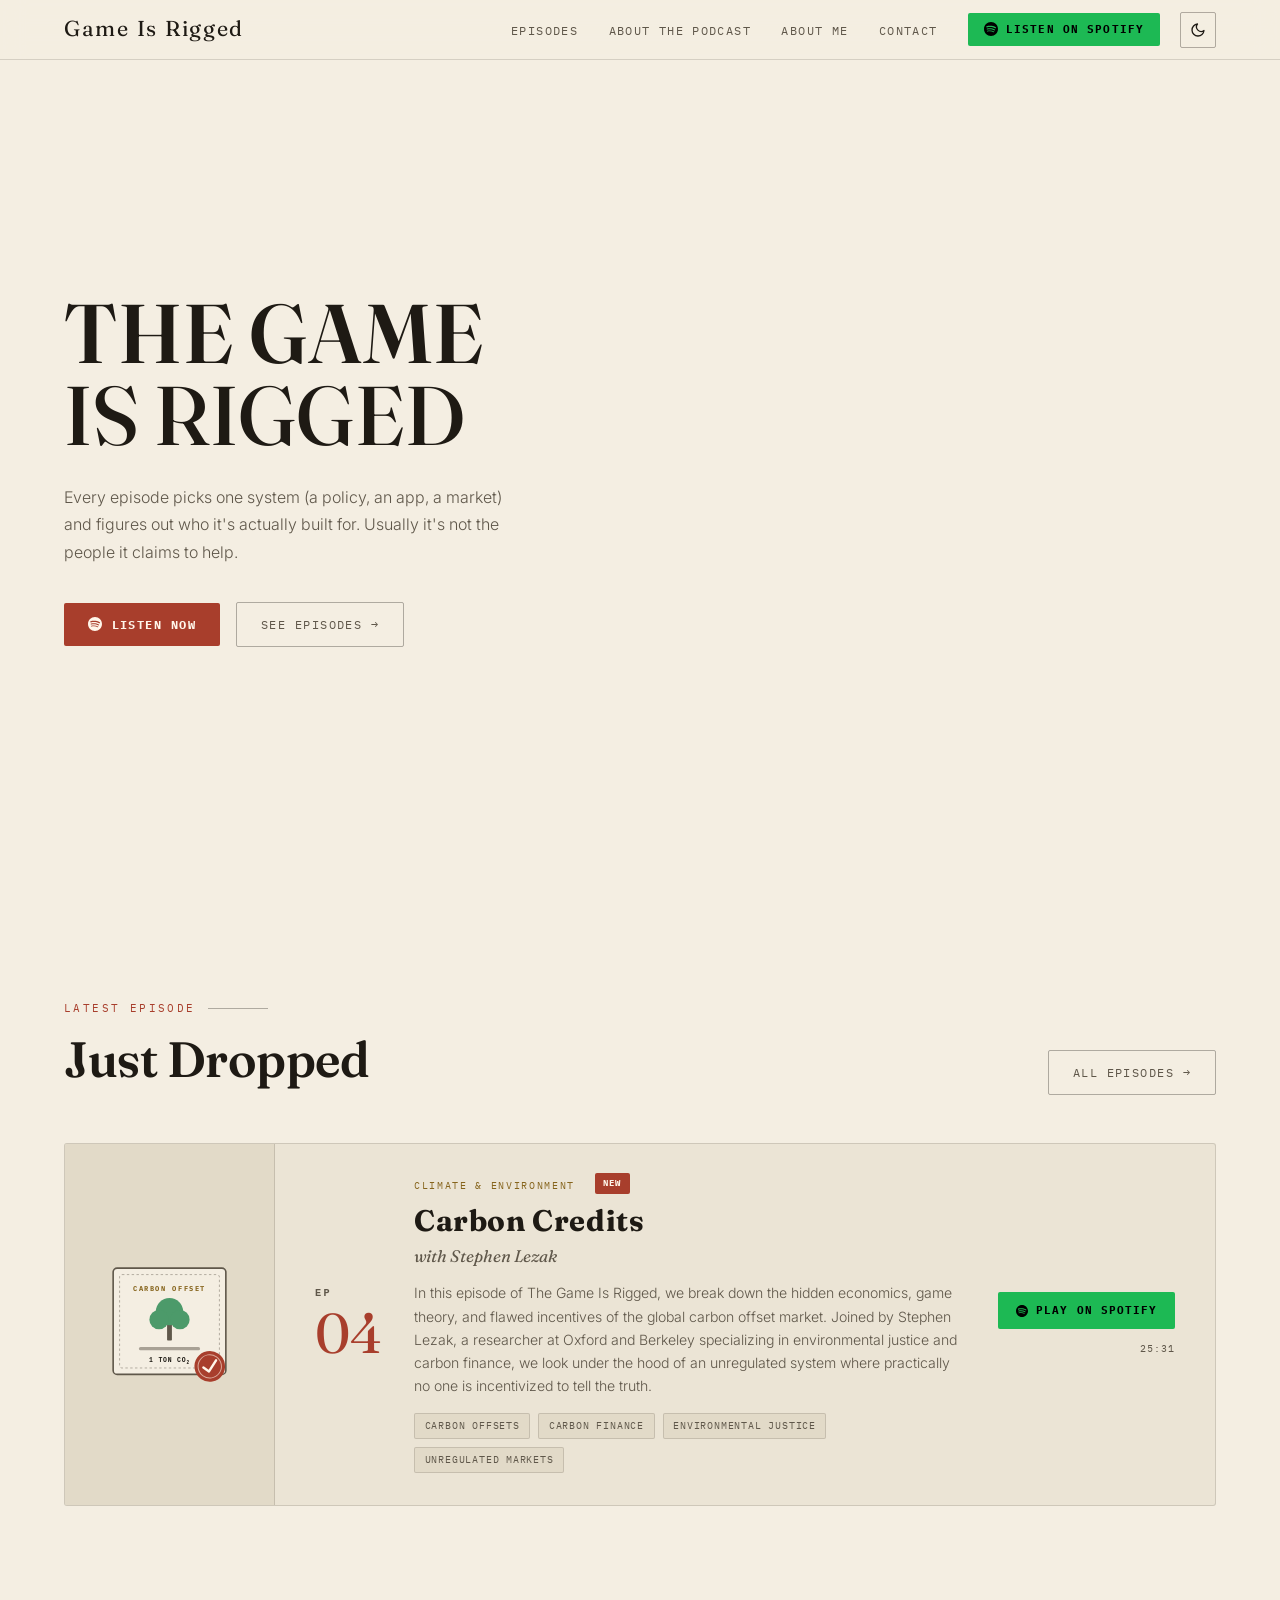
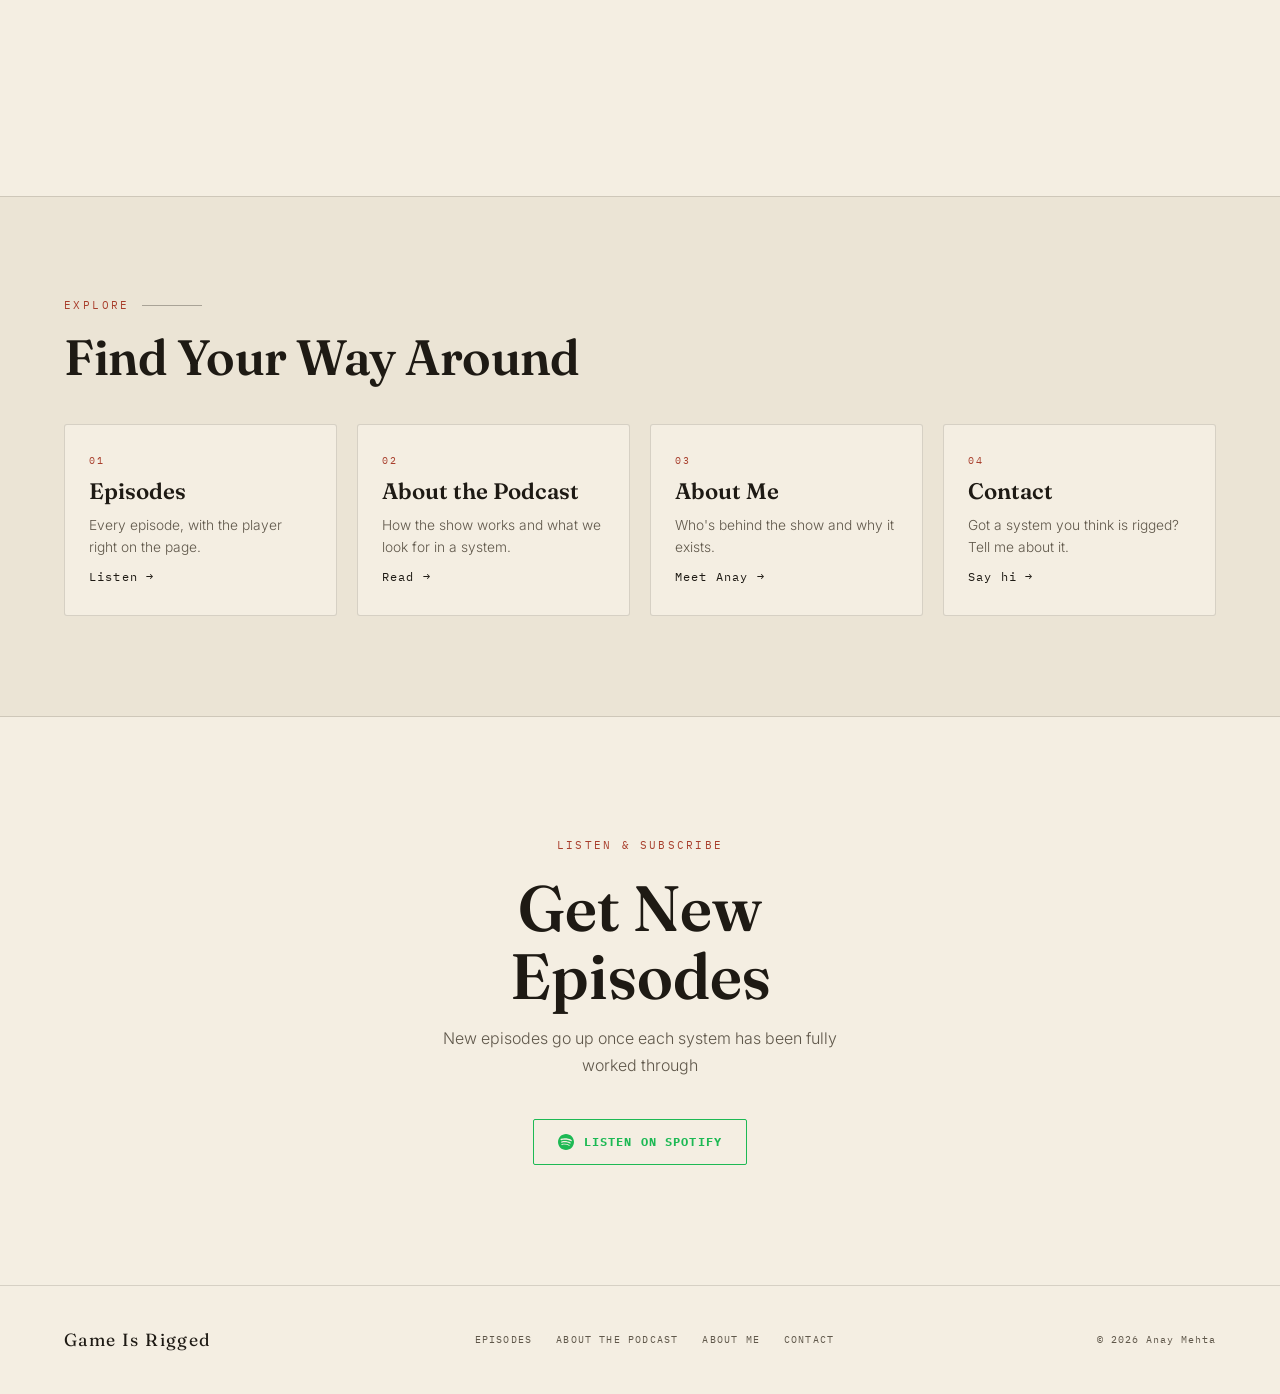
==== commit ebd5b478: "Add Episode 4 (Carbon Credits with Stephen Lezak) and contact email - New Episode 4 card with Podbea" ====
--- a/index.html
+++ b/index.html
@@ -79,56 +79,54 @@
       <a class="btn-ghost" href="episodes.html">All Episodes →</a>
     </div>
 
-    <!-- EP 03 -->
+    <!-- EP 04 -->
     <article class="episode-card fade-up">
       <div class="ep-art">
-        <svg viewBox="0 0 200 200" role="img" aria-label="A credit card with percentage coins falling out of it">
-  <g transform="rotate(-8 100 90)">
-    <rect x="30" y="40" width="140" height="90" rx="9" fill="var(--red-solid)"/>
-    <rect x="44" y="58" width="28" height="21" rx="4" fill="var(--yellow)"/>
-    <line x1="44" y1="68.5" x2="72" y2="68.5" stroke="#000" stroke-opacity=".25" stroke-width="1.2"/>
-    <line x1="58" y1="58" x2="58" y2="79" stroke="#000" stroke-opacity=".25" stroke-width="1.2"/>
-    <g fill="#FFF6EA" fill-opacity=".85">
-      <circle cx="48" cy="102" r="2.3"/><circle cx="57" cy="102" r="2.3"/><circle cx="66" cy="102" r="2.3"/><circle cx="75" cy="102" r="2.3"/>
-      <circle cx="90" cy="102" r="2.3"/><circle cx="99" cy="102" r="2.3"/><circle cx="108" cy="102" r="2.3"/><circle cx="117" cy="102" r="2.3"/>
-    </g>
-    <rect x="44" y="113" width="42" height="5" rx="2.5" fill="#FFF6EA" fill-opacity=".55"/>
-    <path d="M142 62 q8 8 0 16 M148 58 q12 12 0 24" fill="none" stroke="#FFF6EA" stroke-opacity=".8" stroke-width="2" stroke-linecap="round"/>
-  </g>
-  <g font-family="IBM Plex Mono, monospace" font-size="12" font-weight="700" text-anchor="middle">
-    <circle cx="58" cy="160" r="13" fill="var(--yellow)"/><text x="58" y="164" fill="var(--bg)">%</text>
-    <circle cx="92" cy="172" r="13" fill="var(--yellow)"/><text x="92" y="176" fill="var(--bg)">%</text>
-    <circle cx="128" cy="162" r="13" fill="var(--yellow)"/><text x="128" y="166" fill="var(--bg)">%</text>
+        <svg viewBox="0 0 200 200" role="img" aria-label="A carbon offset certificate with a tree and an approval seal">
+  <rect x="30" y="30" width="140" height="132" rx="5" fill="var(--bg)" stroke="var(--muted)" stroke-width="2"/>
+  <rect x="38" y="38" width="124" height="116" rx="3" fill="none" stroke="var(--muted)" stroke-opacity=".45" stroke-width="1.2" stroke-dasharray="3 3"/>
+  <text x="100" y="58" text-anchor="middle" font-family="IBM Plex Mono, monospace" font-size="8.5" font-weight="700" letter-spacing="2" fill="var(--yellow)">CARBON OFFSET</text>
+  <rect x="97" y="100" width="6" height="20" rx="1" fill="var(--muted)"/>
+  <circle cx="100" cy="84" r="17" fill="#4C9A6A"/>
+  <circle cx="87" cy="94" r="12" fill="#4C9A6A"/>
+  <circle cx="113" cy="94" r="12" fill="#4C9A6A"/>
+  <rect x="62" y="128" width="76" height="4" rx="2" fill="var(--muted)" fill-opacity=".5"/>
+  <text x="100" y="146" text-anchor="middle" font-family="IBM Plex Mono, monospace" font-size="8" font-weight="600" letter-spacing="1" fill="var(--text)">1 TON CO<tspan dy="2.5" font-size="5.5">2</tspan></text>
+  <g transform="rotate(-10 150 152)">
+    <circle cx="150" cy="152" r="19" fill="var(--red-solid)"/>
+    <circle cx="150" cy="152" r="14.5" fill="none" stroke="#FFF6EA" stroke-opacity=".6" stroke-width="1.2"/>
+    <path d="M142 152 l6 6 l11 -12" fill="none" stroke="#FFF6EA" stroke-width="3" stroke-linecap="round" stroke-linejoin="round"/>
   </g>
 </svg>
       </div>
       <div class="episode-inner">
-        <div class="ep-num"><span class="ep-label">EP</span>03</div>
+        <div class="ep-num"><span class="ep-label">EP</span>04</div>
         <div class="ep-body">
-          <div class="ep-tag">Personal Finance <span class="badge-new">New</span></div>
-          <h2 class="ep-title">Credit Card Rewards</h2>
+          <div class="ep-tag">Climate &amp; Environment <span class="badge-new">New</span></div>
+          <h2 class="ep-title">Carbon Credits</h2>
+          <p class="ep-guest">with Stephen Lezak</p>
           <p class="ep-desc">
-            Swiping a rewards card feels like getting free money, but someone's paying for those points, and it isn't the credit card company. We follow the fee all the way back from your purchase to find out who's really funding your airline miles, why people who can least afford it end up subsidizing everyone else's cash back, and why the miles you've been saving up could be worth half as much by tomorrow.
+            In this episode of The Game Is Rigged, we break down the hidden economics, game theory, and flawed incentives of the global carbon offset market. Joined by Stephen Lezak, a researcher at Oxford and Berkeley specializing in environmental justice and carbon finance, we look under the hood of an unregulated system where practically no one is incentivized to tell the truth.
           </p>
           <div class="ep-concepts">
-            <span class="concept-tag">Interchange Fees</span>
-            <span class="concept-tag">Regressive Subsidy</span>
-            <span class="concept-tag">Behavioral Psychology</span>
-            <span class="concept-tag">Loyalty Point Devaluation</span>
+            <span class="concept-tag">Carbon Offsets</span>
+            <span class="concept-tag">Carbon Finance</span>
+            <span class="concept-tag">Environmental Justice</span>
+            <span class="concept-tag">Unregulated Markets</span>
           </div>
         </div>
         <div class="ep-cta">
-          <a class="ep-play" href="https://open.spotify.com/episode/3bPgQrp4HjfN68HRA1TeU4" target="_blank" rel="noopener">
+          <a class="ep-play" href="https://open.spotify.com/episode/2EdQV9z39ZxWfgb3GSwaK8" target="_blank" rel="noopener">
             <svg width="12" height="12" viewBox="0 0 24 24" fill="currentColor" aria-hidden="true"><path d="M12 0C5.4 0 0 5.4 0 12s5.4 12 12 12 12-5.4 12-12S18.66 0 12 0zm5.521 17.34c-.24.359-.66.48-1.021.24-2.82-1.74-6.36-2.101-10.561-1.141-.418.122-.779-.179-.899-.539-.12-.421.18-.78.54-.9 4.56-1.021 8.52-.6 11.64 1.32.42.18.479.659.301 1.02zm1.44-3.3c-.301.42-.841.6-1.262.3-3.239-1.98-8.159-2.58-11.939-1.38-.479.12-1.02-.12-1.14-.6-.12-.48.12-1.021.6-1.141C9.6 9.9 15 10.561 18.72 12.84c.361.181.54.78.241 1.2zm.12-3.36C15.24 8.4 8.82 8.16 5.16 9.301c-.6.179-1.2-.181-1.38-.721-.18-.601.18-1.2.72-1.381 4.26-1.26 11.28-1.02 15.721 1.621.539.3.719 1.02.419 1.56-.299.421-1.02.599-1.559.3z"/></svg>
             Play on Spotify
           </a>
-          <span class="ep-status">12:08</span>
+          <span class="ep-status">25:31</span>
         </div>
       </div>
     </article>
 
     <div class="episode-player fade-up">
-      <iframe title="Episode 3: Credit Card Rewards" allowtransparency="true" height="150" width="100%" style="border: none; min-width: min(100%, 430px); height:150px;" scrolling="no" data-name="pb-iframe-player" src="https://www.podbean.com/player-v2/?i=vc7ph-1b22827-pb&from=pb6admin&share=1&download=1&rtl=0&fonts=Arial&skin=1&font-color=auto&logo_link=episode_page&btn-skin=7" loading="lazy"></iframe>
+      <iframe title="Episode 4: Carbon Credits with Stephen Lezak" allowtransparency="true" height="150" width="100%" style="border: none; min-width: min(100%, 430px); height:150px;" scrolling="no" data-name="pb-iframe-player" src="https://www.podbean.com/player-v2/?i=n2nrt-1b97ce0-pb&from=pb6admin&share=1&download=1&rtl=0&fonts=Arial&skin=1&font-color=auto&logo_link=episode_page&btn-skin=7" loading="lazy"></iframe>
     </div>
   </section>
 
--- a/styles.css
+++ b/styles.css
@@ -433,6 +433,14 @@
   letter-spacing: 0.02em;
   line-height: 1.1;
   margin-bottom: 0.6rem;
+}
+
+.ep-guest {
+  font-family: 'Fraunces', serif;
+  font-style: italic;
+  font-size: 1.05rem;
+  color: var(--muted);
+  margin: -0.25rem 0 0.7rem;
 }
 
 .ep-desc {
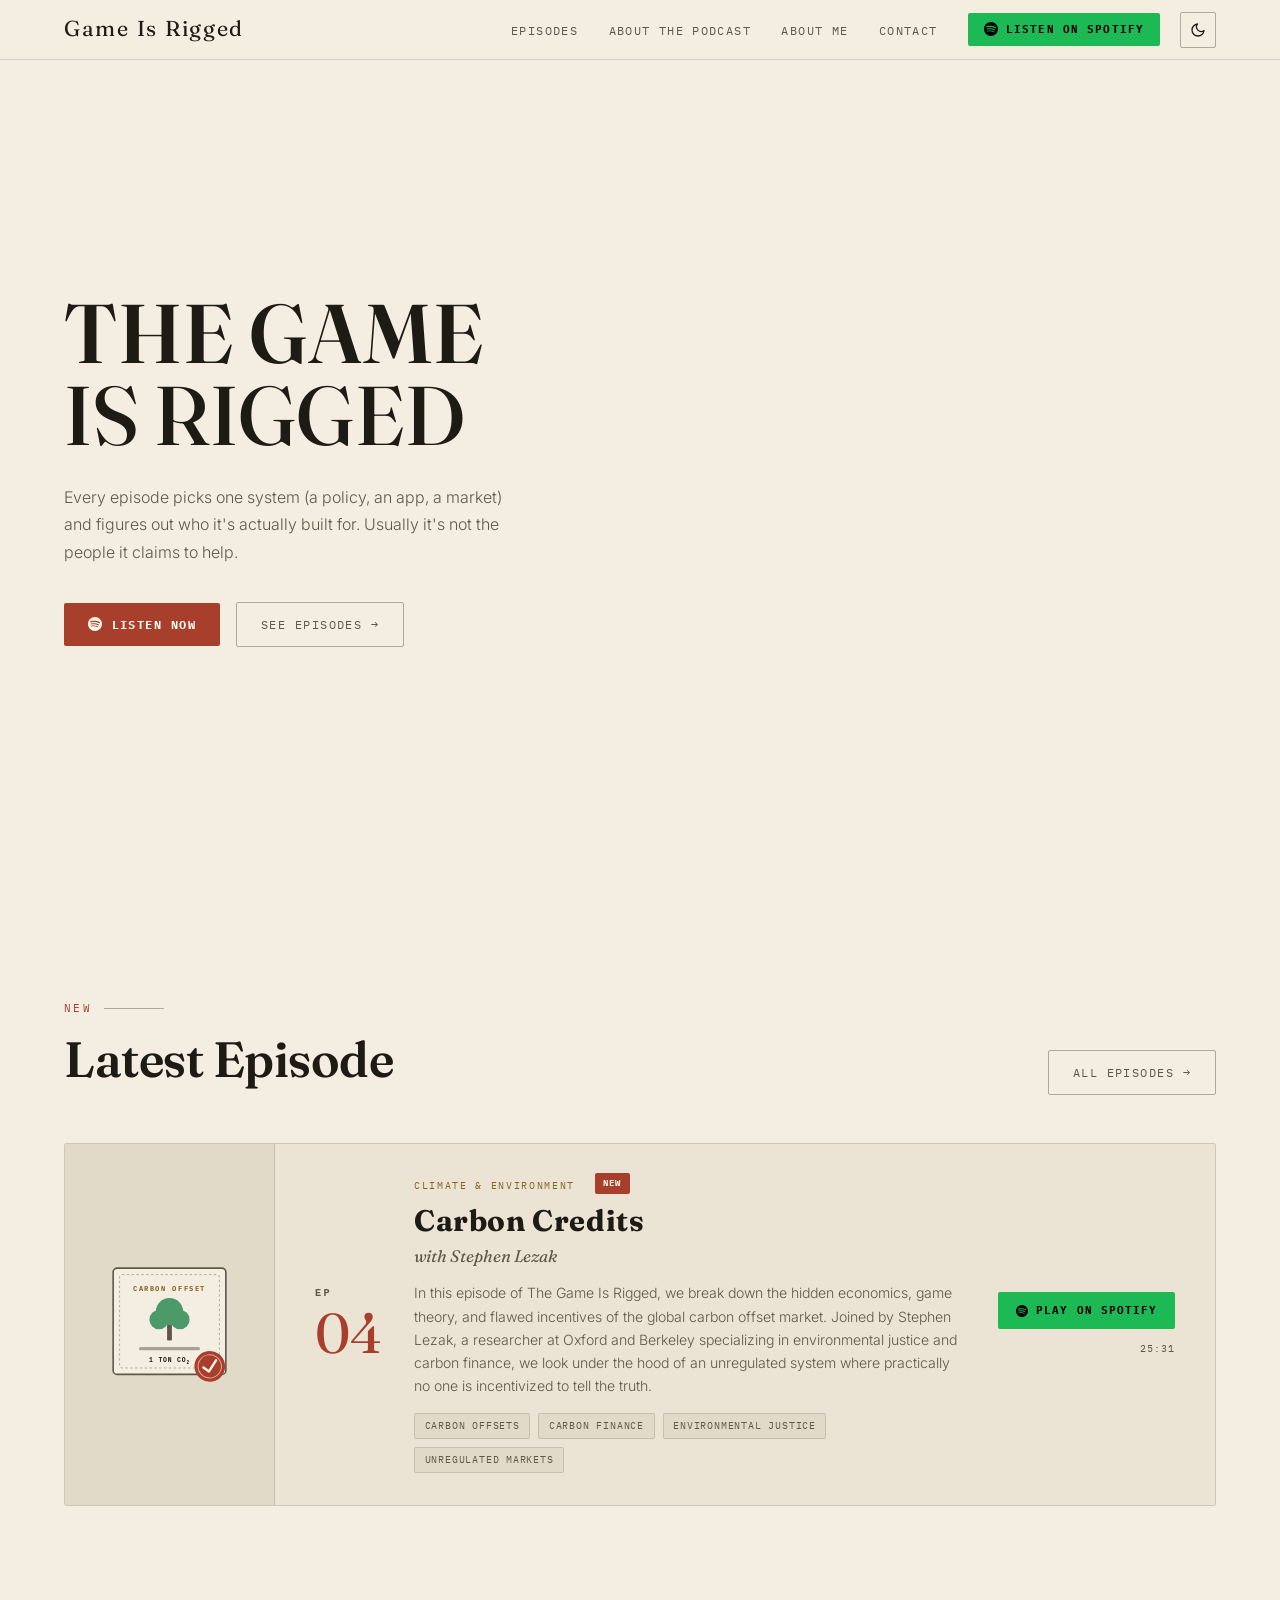
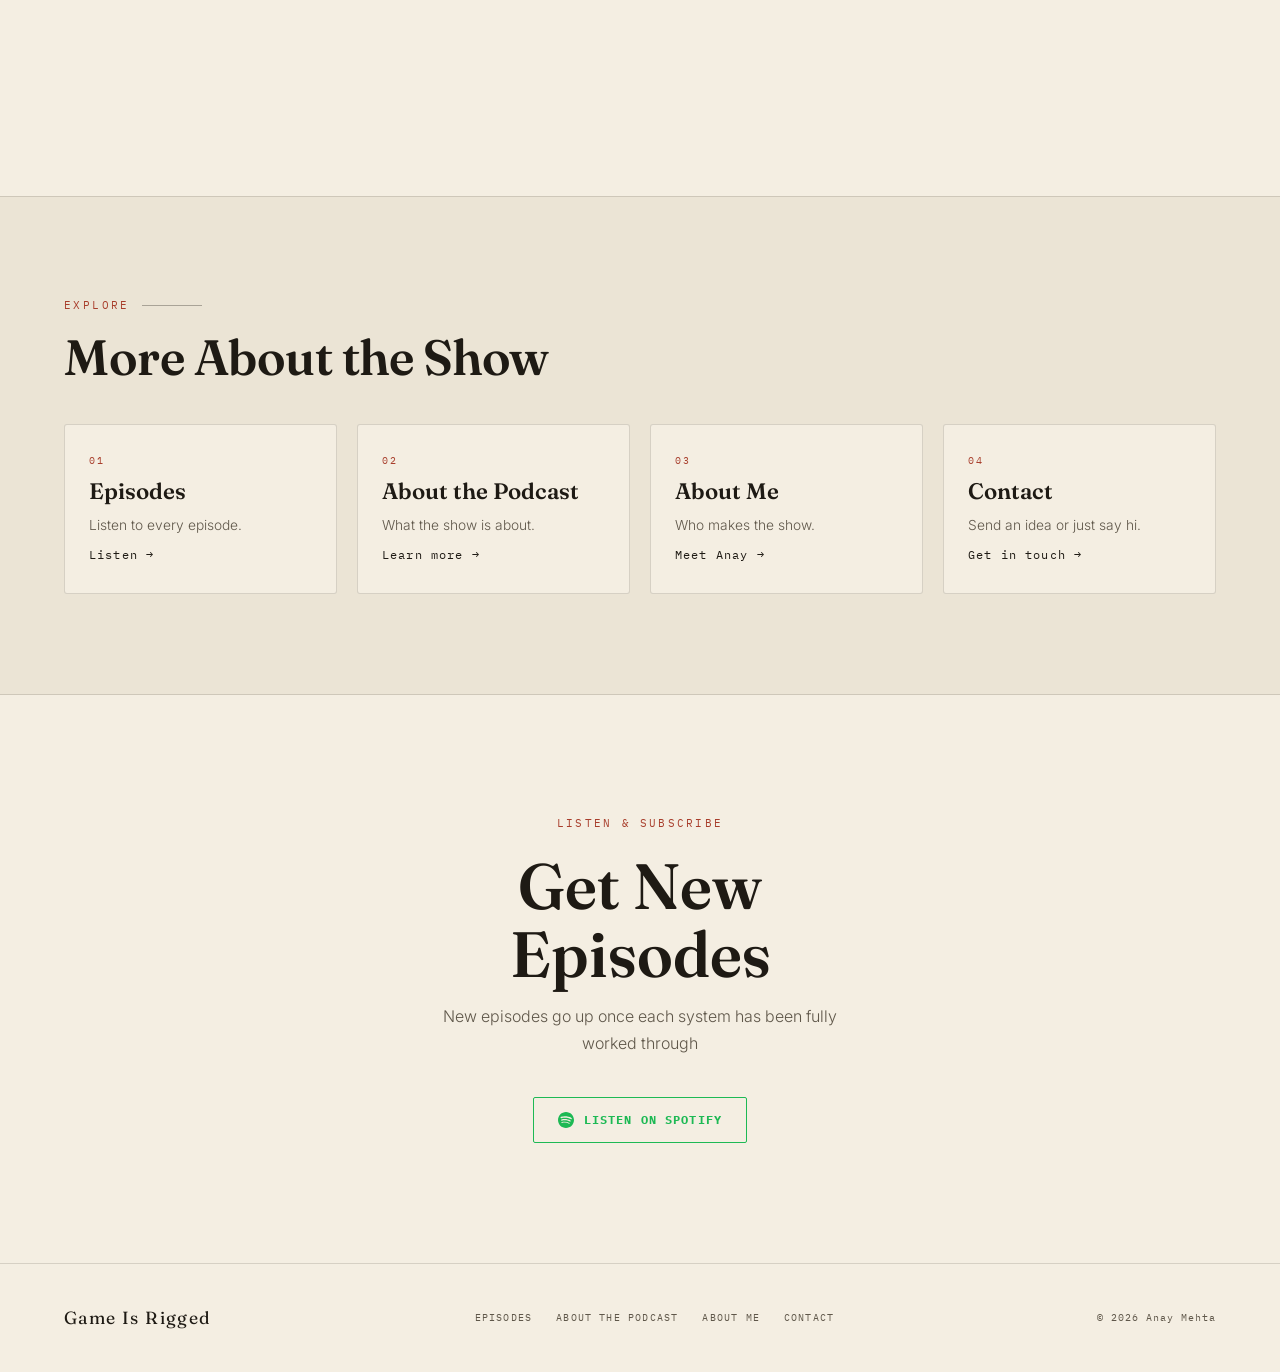
==== commit 55c514b1: "Simplify word cloud and use plainer wording - Word cloud now uses 15 plain words in a single style -" ====
--- a/index.html
+++ b/index.html
@@ -73,8 +73,8 @@
   <section id="latest">
     <div class="section-header">
       <div>
-        <p class="section-label">Latest Episode</p>
-        <h2 class="section-heading">Just Dropped</h2>
+        <p class="section-label">New</p>
+        <h2 class="section-heading">Latest Episode</h2>
       </div>
       <a class="btn-ghost" href="episodes.html">All Episodes →</a>
     </div>
@@ -133,31 +133,31 @@
   <!-- EXPLORE -->
   <section class="section-surface" id="explore">
     <p class="section-label">Explore</p>
-    <h2 class="section-heading">Find Your Way Around</h2>
+    <h2 class="section-heading">More About the Show</h2>
     <div class="tiles">
       <a class="tile" href="episodes.html">
         <span class="tile-num">01</span>
         <span class="tile-title">Episodes</span>
-        <span class="tile-desc">Every episode, with the player right on the page.</span>
+        <span class="tile-desc">Listen to every episode.</span>
         <span class="tile-arrow">Listen →</span>
       </a>
       <a class="tile" href="about-the-podcast.html">
         <span class="tile-num">02</span>
         <span class="tile-title">About the Podcast</span>
-        <span class="tile-desc">How the show works and what we look for in a system.</span>
-        <span class="tile-arrow">Read →</span>
+        <span class="tile-desc">What the show is about.</span>
+        <span class="tile-arrow">Learn more →</span>
       </a>
       <a class="tile" href="about-me.html">
         <span class="tile-num">03</span>
         <span class="tile-title">About Me</span>
-        <span class="tile-desc">Who's behind the show and why it exists.</span>
+        <span class="tile-desc">Who makes the show.</span>
         <span class="tile-arrow">Meet Anay →</span>
       </a>
       <a class="tile" href="contact.html">
         <span class="tile-num">04</span>
         <span class="tile-title">Contact</span>
-        <span class="tile-desc">Got a system you think is rigged? Tell me about it.</span>
-        <span class="tile-arrow">Say hi →</span>
+        <span class="tile-desc">Send an idea or just say hi.</span>
+        <span class="tile-arrow">Get in touch →</span>
       </a>
     </div>
   </section>
--- a/styles.css
+++ b/styles.css
@@ -337,8 +337,8 @@
   flex-wrap: wrap;
   justify-content: center;
   align-items: center;
-  gap: 0.15rem 1.2rem;
-  padding: 2.25rem 1.75rem;
+  gap: 0.25rem 1.5rem;
+  padding: 2.5rem 2rem;
   background: var(--surface);
   border: 1px solid var(--border);
   border-radius: 3px;
@@ -354,18 +354,14 @@
 }
 .word-cloud span:hover { transform: scale(1.07); }
 
-.wc-1 { font-size: 0.85rem; font-family: 'IBM Plex Mono', monospace !important; letter-spacing: 0.04em; }
-.wc-2 { font-size: 1.15rem; }
-.wc-3 { font-size: 1.6rem; }
-.wc-4 { font-size: 2.3rem; font-weight: 600 !important; }
-.wc-5 { font-size: 3.3rem; font-weight: 600 !important; }
+.wc-2 { font-size: 1.3rem; }
+.wc-3 { font-size: 1.9rem; }
+.wc-4 { font-size: 2.6rem; font-weight: 600 !important; }
+.wc-5 { font-size: 3.6rem; font-weight: 600 !important; }
 .wc-red    { color: var(--red); }
 .wc-yellow { color: var(--yellow); }
 .wc-text   { color: var(--text); }
 .wc-muted  { color: var(--muted); }
-.wc-italic { font-style: italic; }
-.wc-vert   { writing-mode: vertical-rl; transform: rotate(180deg); }
-.word-cloud span.wc-vert:hover { transform: rotate(180deg) scale(1.07); }
 
 /* ── EPISODES ── */
 .episode-card {
@@ -870,8 +866,9 @@
   .ep-num { font-size: 2.5rem; }
   .tiles { grid-template-columns: 1fr; }
   .word-cloud { padding: 1.75rem 1.1rem; gap: 0.1rem 0.9rem; }
-  .wc-5 { font-size: 2.5rem; }
-  .wc-4 { font-size: 1.8rem; }
+  .wc-5 { font-size: 2.6rem; }
+  .wc-4 { font-size: 1.9rem; }
+  .wc-3 { font-size: 1.5rem; }
   .contact-card { padding: 1.5rem; }
 }
 
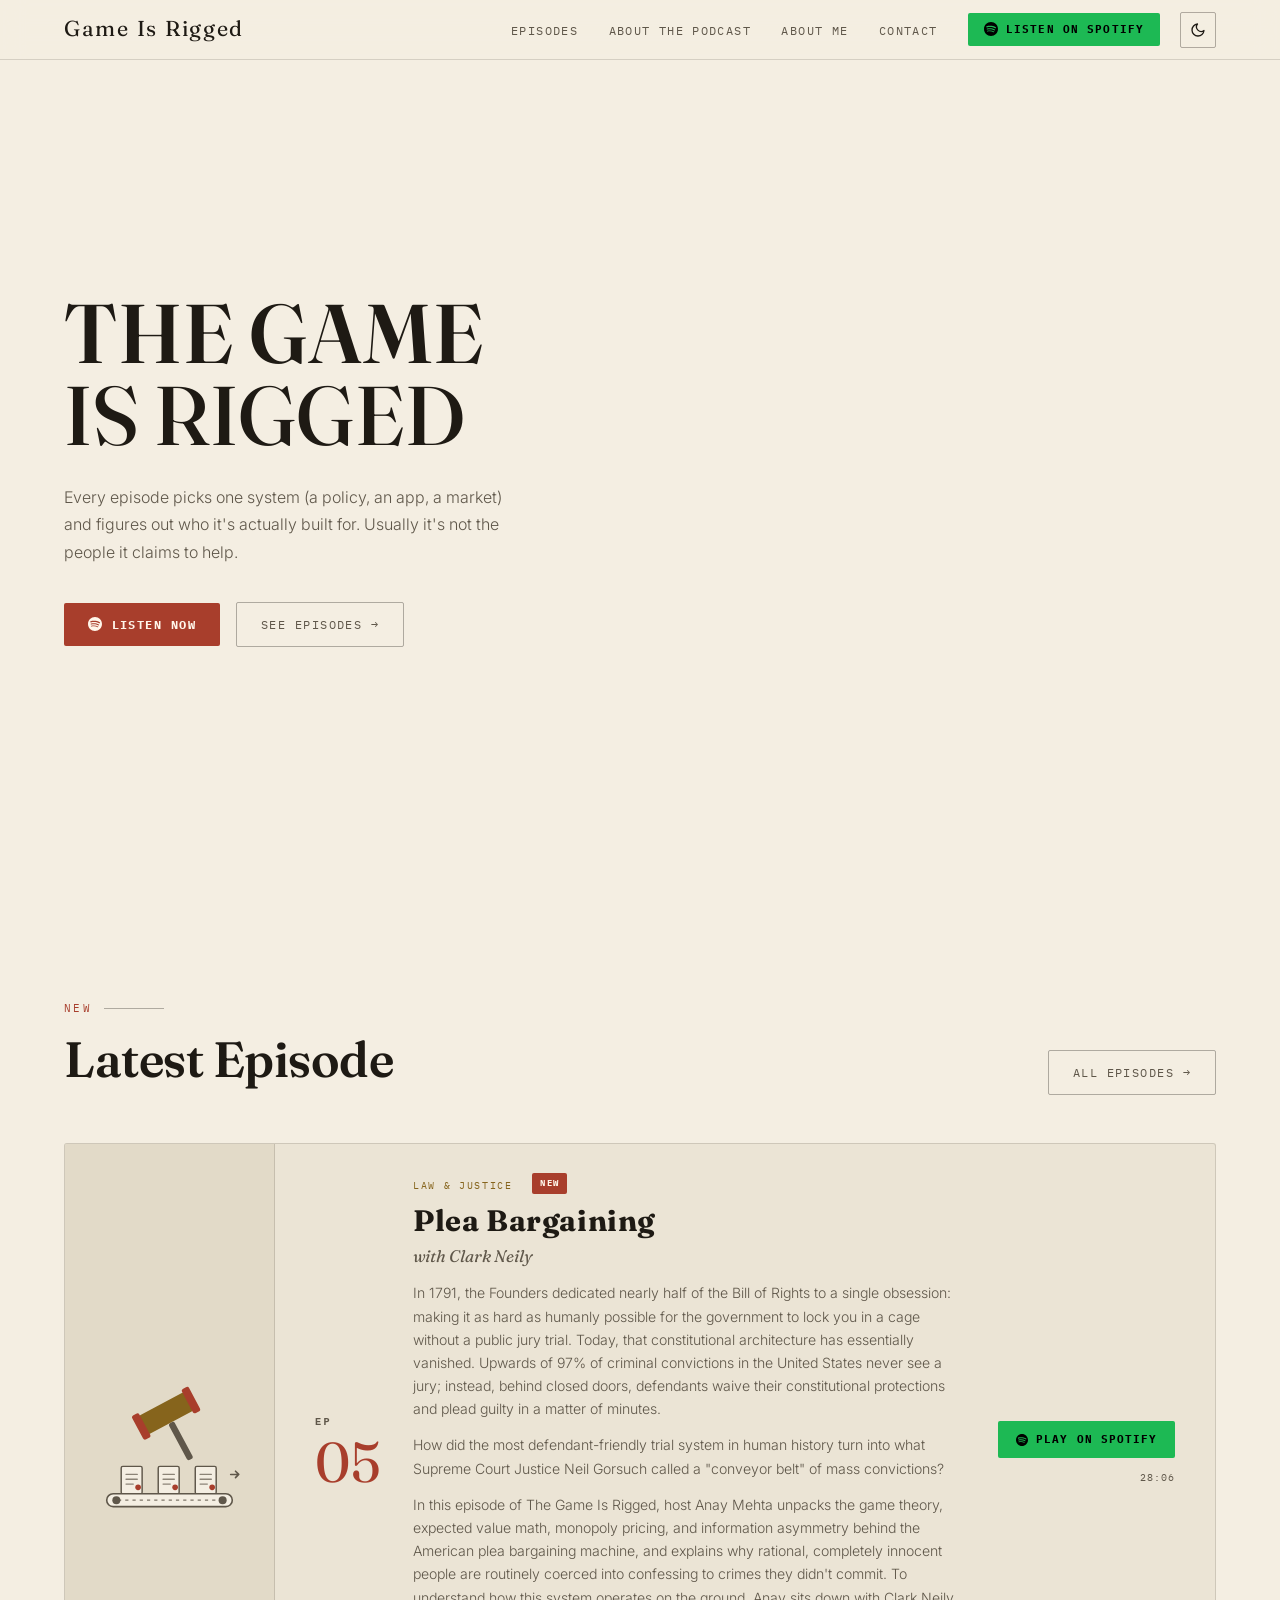
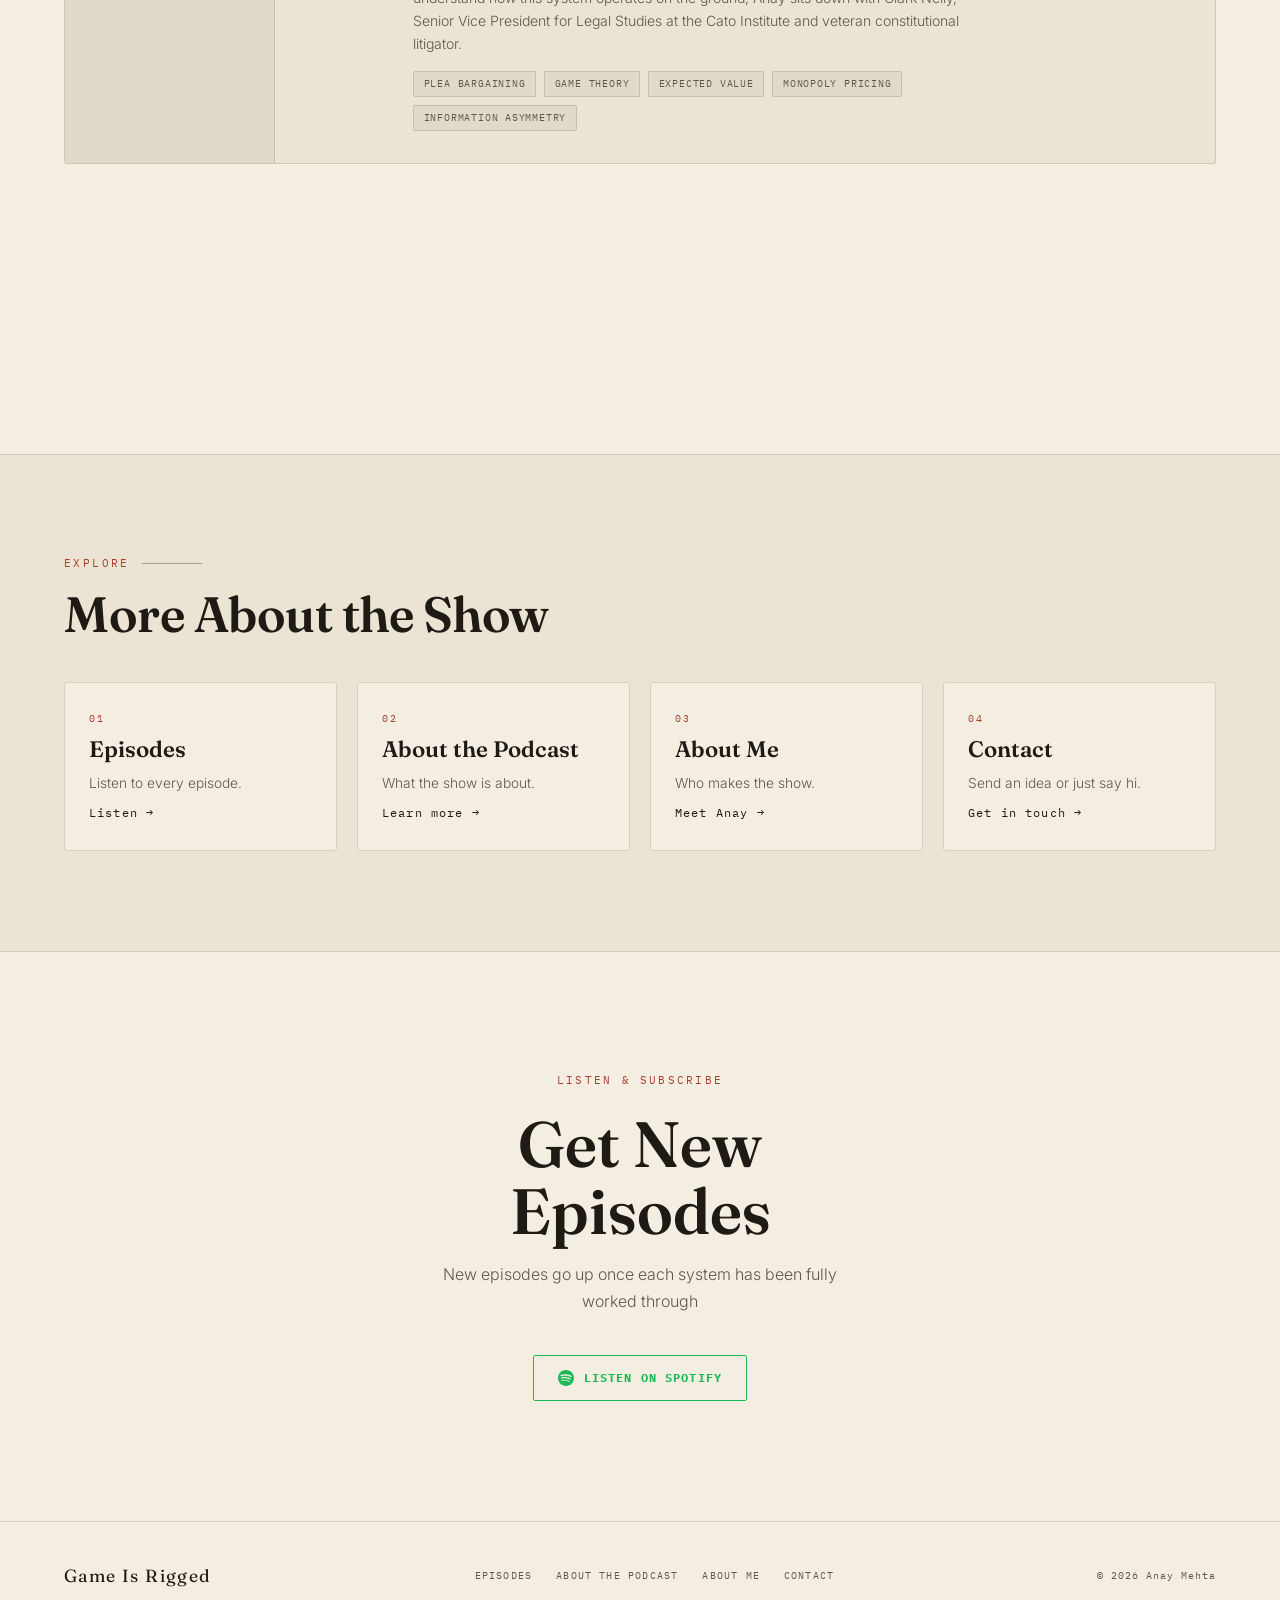
==== commit 4c5ab6c2: "Add Episode 5 (Plea Bargaining with Clark Neily) - New Episode 5 card with Podbean player, Spotify l" ====
--- a/index.html
+++ b/index.html
@@ -79,54 +79,64 @@
       <a class="btn-ghost" href="episodes.html">All Episodes →</a>
     </div>
 
-    <!-- EP 04 -->
+    <!-- EP 05 -->
     <article class="episode-card fade-up">
       <div class="ep-art">
-        <svg viewBox="0 0 200 200" role="img" aria-label="A carbon offset certificate with a tree and an approval seal">
-  <rect x="30" y="30" width="140" height="132" rx="5" fill="var(--bg)" stroke="var(--muted)" stroke-width="2"/>
-  <rect x="38" y="38" width="124" height="116" rx="3" fill="none" stroke="var(--muted)" stroke-opacity=".45" stroke-width="1.2" stroke-dasharray="3 3"/>
-  <text x="100" y="58" text-anchor="middle" font-family="IBM Plex Mono, monospace" font-size="8.5" font-weight="700" letter-spacing="2" fill="var(--yellow)">CARBON OFFSET</text>
-  <rect x="97" y="100" width="6" height="20" rx="1" fill="var(--muted)"/>
-  <circle cx="100" cy="84" r="17" fill="#4C9A6A"/>
-  <circle cx="87" cy="94" r="12" fill="#4C9A6A"/>
-  <circle cx="113" cy="94" r="12" fill="#4C9A6A"/>
-  <rect x="62" y="128" width="76" height="4" rx="2" fill="var(--muted)" fill-opacity=".5"/>
-  <text x="100" y="146" text-anchor="middle" font-family="IBM Plex Mono, monospace" font-size="8" font-weight="600" letter-spacing="1" fill="var(--text)">1 TON CO<tspan dy="2.5" font-size="5.5">2</tspan></text>
-  <g transform="rotate(-10 150 152)">
-    <circle cx="150" cy="152" r="19" fill="var(--red-solid)"/>
-    <circle cx="150" cy="152" r="14.5" fill="none" stroke="#FFF6EA" stroke-opacity=".6" stroke-width="1.2"/>
-    <path d="M142 152 l6 6 l11 -12" fill="none" stroke="#FFF6EA" stroke-width="3" stroke-linecap="round" stroke-linejoin="round"/>
-  </g>
+        <svg viewBox="0 0 200 200" role="img" aria-label="A gavel above a conveyor belt carrying case files">
+  <g transform="rotate(-28 100 58)">
+    <rect x="66" y="36" width="68" height="26" rx="5" fill="var(--yellow)"/>
+    <rect x="60" y="32" width="10" height="34" rx="3" fill="var(--red-solid)"/>
+    <rect x="130" y="32" width="10" height="34" rx="3" fill="var(--red-solid)"/>
+    <rect x="96" y="62" width="8" height="52" rx="3" fill="var(--muted)"/>
+  </g>
+  <g fill="var(--bg)" stroke="var(--muted)" stroke-width="1.8">
+    <rect x="40" y="116" width="26" height="34" rx="2"/>
+    <rect x="86" y="116" width="26" height="34" rx="2"/>
+    <rect x="132" y="116" width="26" height="34" rx="2"/>
+  </g>
+  <g stroke="var(--muted)" stroke-width="1.6" stroke-linecap="round" stroke-opacity=".7">
+    <line x1="46" y1="126" x2="60" y2="126"/><line x1="46" y1="132" x2="60" y2="132"/><line x1="46" y1="138" x2="55" y2="138"/>
+    <line x1="92" y1="126" x2="106" y2="126"/><line x1="92" y1="132" x2="106" y2="132"/><line x1="92" y1="138" x2="101" y2="138"/>
+    <line x1="138" y1="126" x2="152" y2="126"/><line x1="138" y1="132" x2="152" y2="132"/><line x1="138" y1="138" x2="147" y2="138"/>
+  </g>
+  <g fill="var(--red-solid)">
+    <circle cx="61" cy="142" r="3.5"/><circle cx="107" cy="142" r="3.5"/><circle cx="153" cy="142" r="3.5"/>
+  </g>
+  <rect x="22" y="150" width="156" height="16" rx="8" fill="var(--bg)" stroke="var(--muted)" stroke-width="2"/>
+  <line x1="36" y1="158" x2="164" y2="158" stroke="var(--muted)" stroke-width="1.6" stroke-dasharray="4 5" stroke-opacity=".8"/>
+  <circle cx="34" cy="158" r="5" fill="var(--muted)"/><circle cx="166" cy="158" r="5" fill="var(--muted)"/>
+  <path d="M176 126 l10 0 m-4 -4 l4 4 l-4 4" fill="none" stroke="var(--muted)" stroke-width="2" stroke-linecap="round" stroke-linejoin="round"/>
 </svg>
       </div>
       <div class="episode-inner">
-        <div class="ep-num"><span class="ep-label">EP</span>04</div>
+        <div class="ep-num"><span class="ep-label">EP</span>05</div>
         <div class="ep-body">
-          <div class="ep-tag">Climate &amp; Environment <span class="badge-new">New</span></div>
-          <h2 class="ep-title">Carbon Credits</h2>
-          <p class="ep-guest">with Stephen Lezak</p>
-          <p class="ep-desc">
-            In this episode of The Game Is Rigged, we break down the hidden economics, game theory, and flawed incentives of the global carbon offset market. Joined by Stephen Lezak, a researcher at Oxford and Berkeley specializing in environmental justice and carbon finance, we look under the hood of an unregulated system where practically no one is incentivized to tell the truth.
-          </p>
+          <div class="ep-tag">Law &amp; Justice <span class="badge-new">New</span></div>
+          <h2 class="ep-title">Plea Bargaining</h2>
+          <p class="ep-guest">with Clark Neily</p>
+          <p class="ep-desc">In 1791, the Founders dedicated nearly half of the Bill of Rights to a single obsession: making it as hard as humanly possible for the government to lock you in a cage without a public jury trial. Today, that constitutional architecture has essentially vanished. Upwards of 97% of criminal convictions in the United States never see a jury; instead, behind closed doors, defendants waive their constitutional protections and plead guilty in a matter of minutes.</p>
+          <p class="ep-desc">How did the most defendant-friendly trial system in human history turn into what Supreme Court Justice Neil Gorsuch called a "conveyor belt" of mass convictions?</p>
+          <p class="ep-desc">In this episode of The Game Is Rigged, host Anay Mehta unpacks the game theory, expected value math, monopoly pricing, and information asymmetry behind the American plea bargaining machine, and explains why rational, completely innocent people are routinely coerced into confessing to crimes they didn't commit. To understand how this system operates on the ground, Anay sits down with Clark Neily, Senior Vice President for Legal Studies at the Cato Institute and veteran constitutional litigator.</p>
           <div class="ep-concepts">
-            <span class="concept-tag">Carbon Offsets</span>
-            <span class="concept-tag">Carbon Finance</span>
-            <span class="concept-tag">Environmental Justice</span>
-            <span class="concept-tag">Unregulated Markets</span>
+            <span class="concept-tag">Plea Bargaining</span>
+            <span class="concept-tag">Game Theory</span>
+            <span class="concept-tag">Expected Value</span>
+            <span class="concept-tag">Monopoly Pricing</span>
+            <span class="concept-tag">Information Asymmetry</span>
           </div>
         </div>
         <div class="ep-cta">
-          <a class="ep-play" href="https://open.spotify.com/episode/2EdQV9z39ZxWfgb3GSwaK8" target="_blank" rel="noopener">
+          <a class="ep-play" href="https://open.spotify.com/episode/47u6EVwAYKRWlL54GUjB8o" target="_blank" rel="noopener">
             <svg width="12" height="12" viewBox="0 0 24 24" fill="currentColor" aria-hidden="true"><path d="M12 0C5.4 0 0 5.4 0 12s5.4 12 12 12 12-5.4 12-12S18.66 0 12 0zm5.521 17.34c-.24.359-.66.48-1.021.24-2.82-1.74-6.36-2.101-10.561-1.141-.418.122-.779-.179-.899-.539-.12-.421.18-.78.54-.9 4.56-1.021 8.52-.6 11.64 1.32.42.18.479.659.301 1.02zm1.44-3.3c-.301.42-.841.6-1.262.3-3.239-1.98-8.159-2.58-11.939-1.38-.479.12-1.02-.12-1.14-.6-.12-.48.12-1.021.6-1.141C9.6 9.9 15 10.561 18.72 12.84c.361.181.54.78.241 1.2zm.12-3.36C15.24 8.4 8.82 8.16 5.16 9.301c-.6.179-1.2-.181-1.38-.721-.18-.601.18-1.2.72-1.381 4.26-1.26 11.28-1.02 15.721 1.621.539.3.719 1.02.419 1.56-.299.421-1.02.599-1.559.3z"/></svg>
             Play on Spotify
           </a>
-          <span class="ep-status">25:31</span>
+          <span class="ep-status">28:06</span>
         </div>
       </div>
     </article>
 
     <div class="episode-player fade-up">
-      <iframe title="Episode 4: Carbon Credits with Stephen Lezak" allowtransparency="true" height="150" width="100%" style="border: none; min-width: min(100%, 430px); height:150px;" scrolling="no" data-name="pb-iframe-player" src="https://www.podbean.com/player-v2/?i=n2nrt-1b97ce0-pb&from=pb6admin&share=1&download=1&rtl=0&fonts=Arial&skin=1&font-color=auto&logo_link=episode_page&btn-skin=7" loading="lazy"></iframe>
+      <iframe title="Episode 5: Plea Bargaining with Clark Neily" allowtransparency="true" height="150" width="100%" style="border: none; min-width: min(100%, 430px); height:150px;" scrolling="no" data-name="pb-iframe-player" src="https://www.podbean.com/player-v2/?i=29iwt-1bbc8d9-pb&from=pb6admin&share=1&download=1&rtl=0&fonts=Arial&skin=1&font-color=auto&logo_link=episode_page&btn-skin=7" loading="lazy"></iframe>
     </div>
   </section>
 
--- a/styles.css
+++ b/styles.css
@@ -446,6 +446,8 @@
   max-width: 580px;
   font-weight: 300;
 }
+
+.ep-desc + .ep-desc { margin-top: 0.8rem; }
 
 .ep-concepts {
   display: flex;
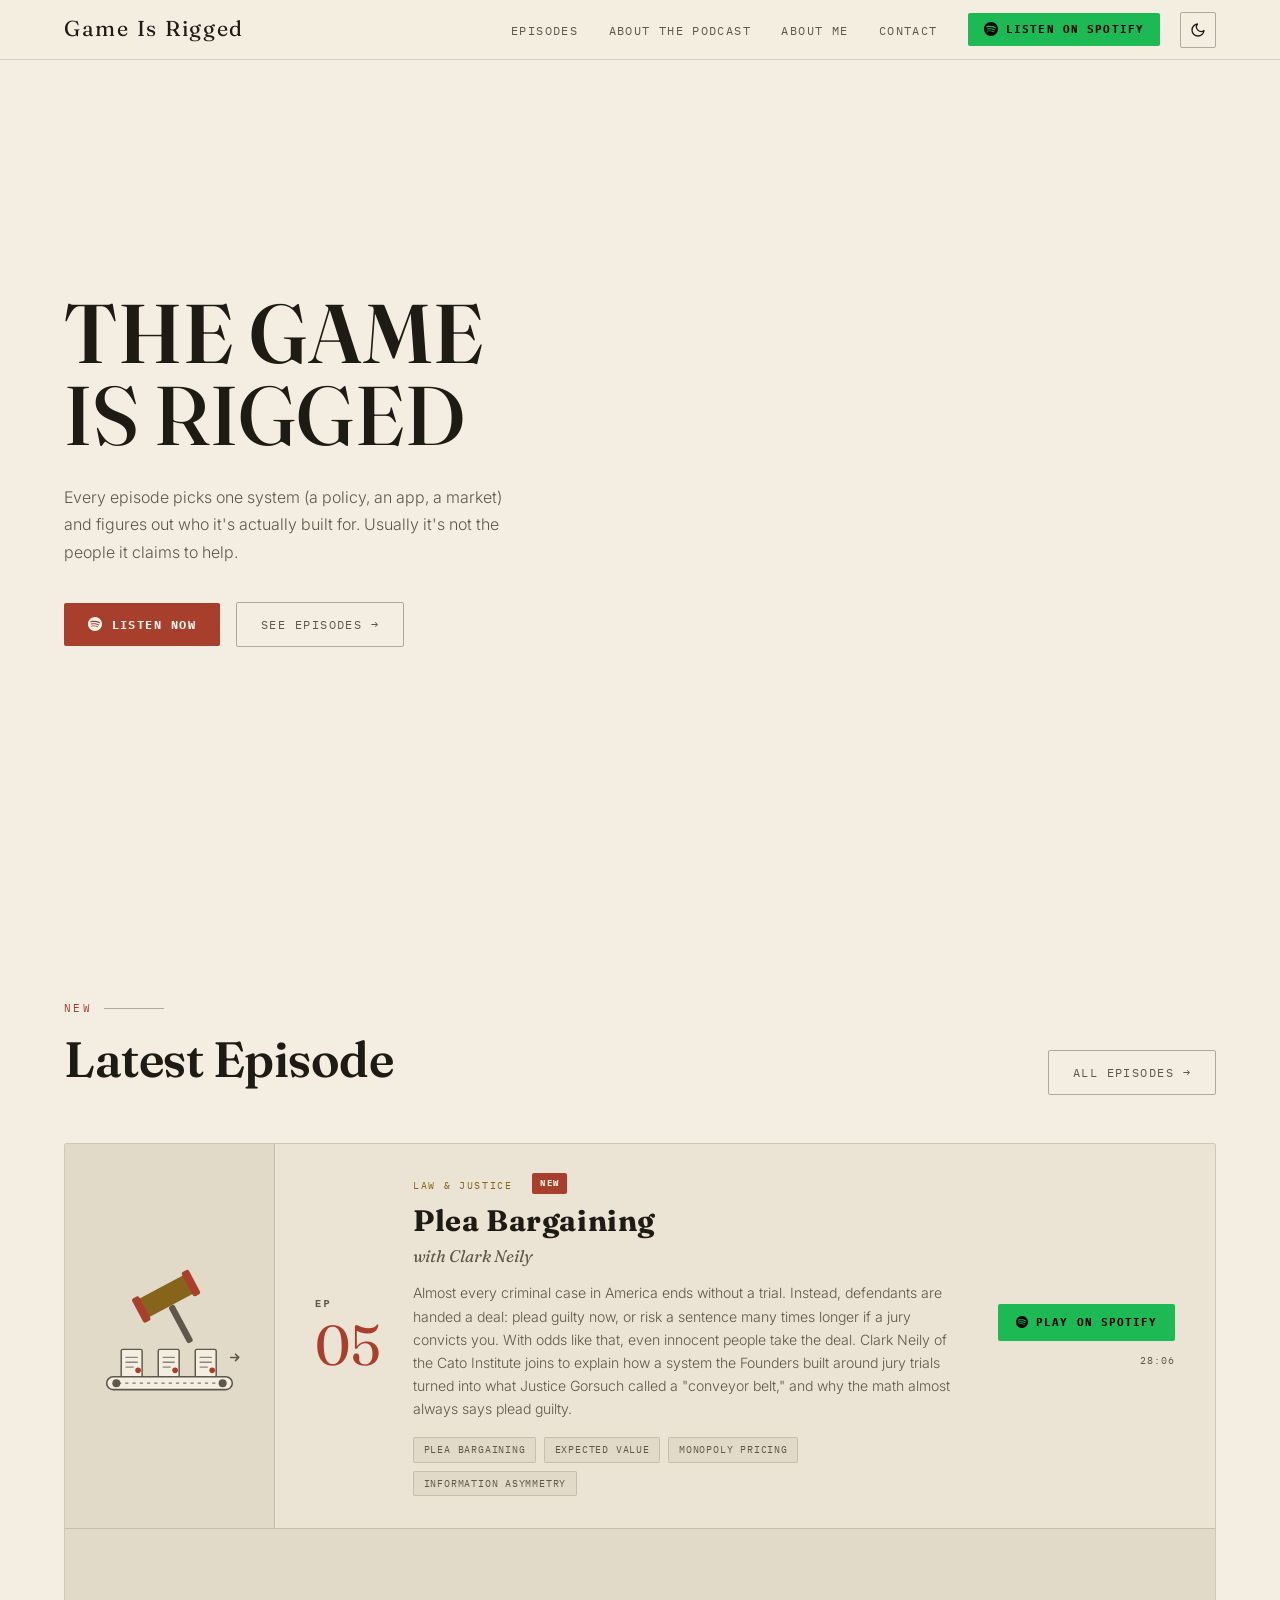
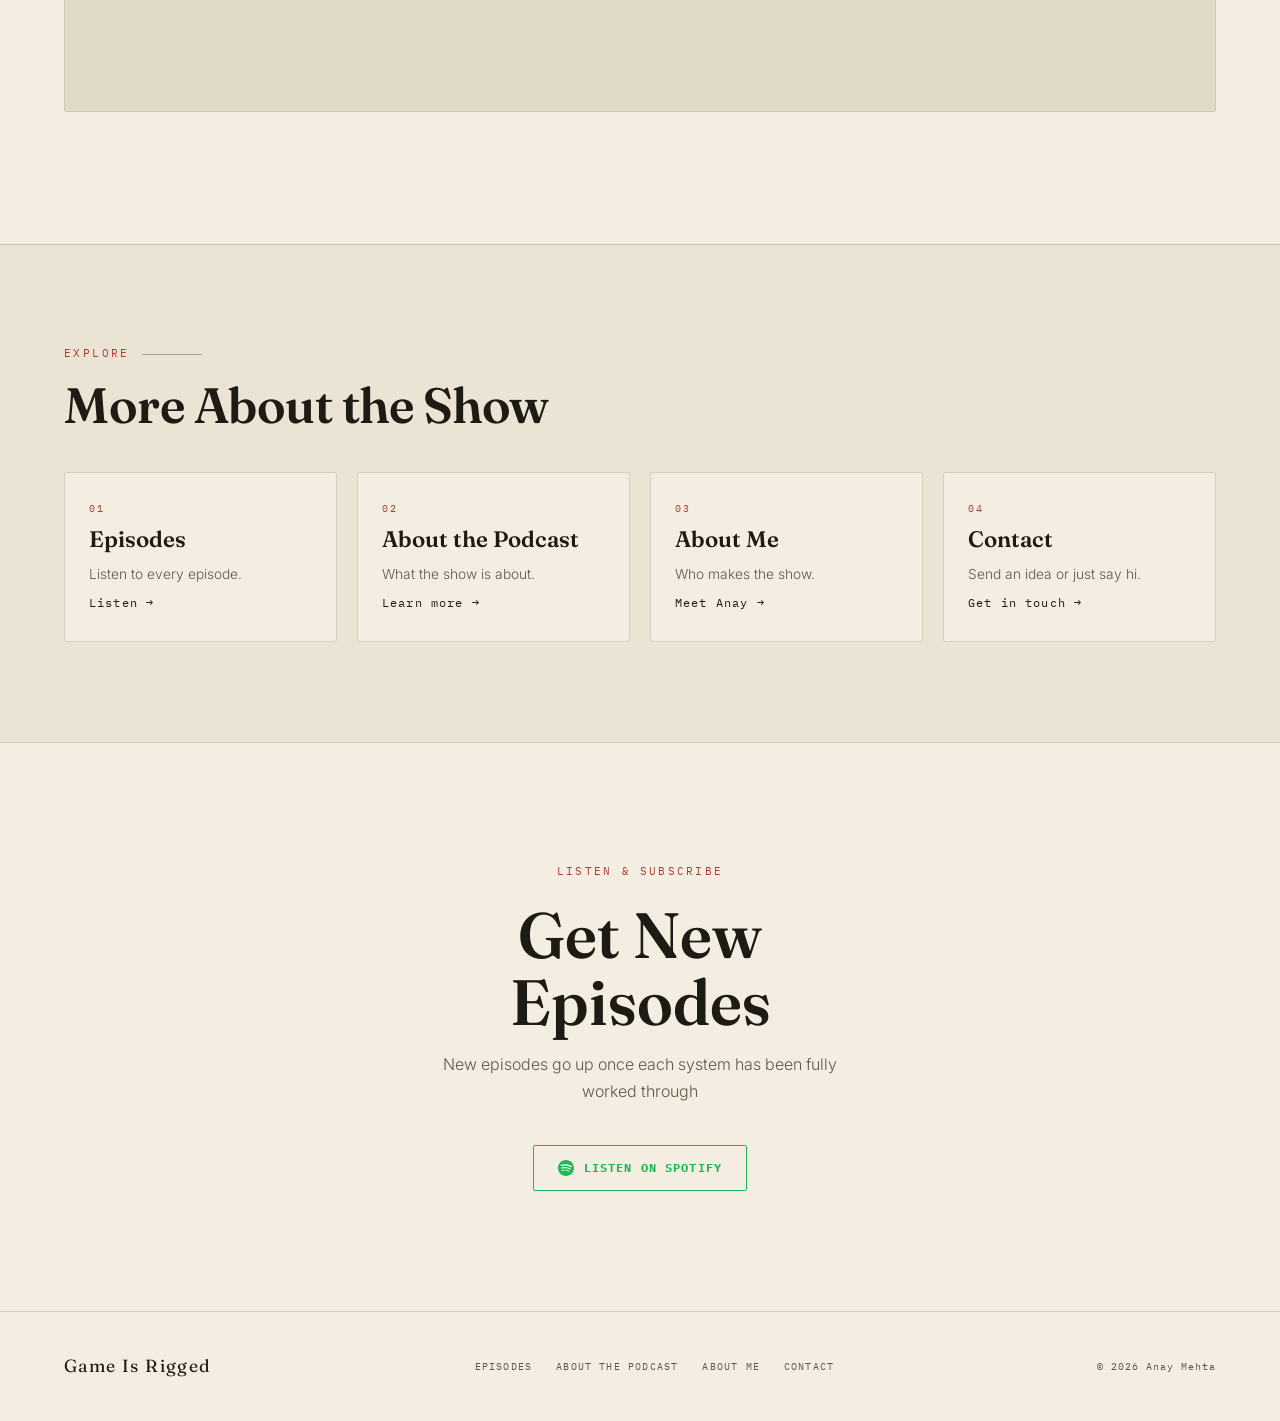
==== commit f1042bf2: "Shorter Episode 5 description and tidier episode layout - Rewrite the Episode 5 description to match" ====
--- a/index.html
+++ b/index.html
@@ -114,12 +114,9 @@
           <div class="ep-tag">Law &amp; Justice <span class="badge-new">New</span></div>
           <h2 class="ep-title">Plea Bargaining</h2>
           <p class="ep-guest">with Clark Neily</p>
-          <p class="ep-desc">In 1791, the Founders dedicated nearly half of the Bill of Rights to a single obsession: making it as hard as humanly possible for the government to lock you in a cage without a public jury trial. Today, that constitutional architecture has essentially vanished. Upwards of 97% of criminal convictions in the United States never see a jury; instead, behind closed doors, defendants waive their constitutional protections and plead guilty in a matter of minutes.</p>
-          <p class="ep-desc">How did the most defendant-friendly trial system in human history turn into what Supreme Court Justice Neil Gorsuch called a "conveyor belt" of mass convictions?</p>
-          <p class="ep-desc">In this episode of The Game Is Rigged, host Anay Mehta unpacks the game theory, expected value math, monopoly pricing, and information asymmetry behind the American plea bargaining machine, and explains why rational, completely innocent people are routinely coerced into confessing to crimes they didn't commit. To understand how this system operates on the ground, Anay sits down with Clark Neily, Senior Vice President for Legal Studies at the Cato Institute and veteran constitutional litigator.</p>
+          <p class="ep-desc">Almost every criminal case in America ends without a trial. Instead, defendants are handed a deal: plead guilty now, or risk a sentence many times longer if a jury convicts you. With odds like that, even innocent people take the deal. Clark Neily of the Cato Institute joins to explain how a system the Founders built around jury trials turned into what Justice Gorsuch called a "conveyor belt," and why the math almost always says plead guilty.</p>
           <div class="ep-concepts">
             <span class="concept-tag">Plea Bargaining</span>
-            <span class="concept-tag">Game Theory</span>
             <span class="concept-tag">Expected Value</span>
             <span class="concept-tag">Monopoly Pricing</span>
             <span class="concept-tag">Information Asymmetry</span>
@@ -133,11 +130,10 @@
           <span class="ep-status">28:06</span>
         </div>
       </div>
+      <div class="episode-player">
+        <iframe title="Episode 5: Plea Bargaining with Clark Neily" allowtransparency="true" height="150" width="100%" style="border: none; min-width: min(100%, 430px); height:150px;" scrolling="no" data-name="pb-iframe-player" src="https://www.podbean.com/player-v2/?i=29iwt-1bbc8d9-pb&from=pb6admin&share=1&download=1&rtl=0&fonts=Arial&skin=1&font-color=auto&logo_link=episode_page&btn-skin=7" loading="lazy"></iframe>
+      </div>
     </article>
-
-    <div class="episode-player fade-up">
-      <iframe title="Episode 5: Plea Bargaining with Clark Neily" allowtransparency="true" height="150" width="100%" style="border: none; min-width: min(100%, 430px); height:150px;" scrolling="no" data-name="pb-iframe-player" src="https://www.podbean.com/player-v2/?i=29iwt-1bbc8d9-pb&from=pb6admin&share=1&download=1&rtl=0&fonts=Arial&skin=1&font-color=auto&logo_link=episode_page&btn-skin=7" loading="lazy"></iframe>
-    </div>
   </section>
 
   <!-- EXPLORE -->
--- a/styles.css
+++ b/styles.css
@@ -372,7 +372,7 @@
   border-radius: 3px;
   overflow: hidden;
   transition: border-color 0.25s;
-  margin-bottom: 1.5rem;
+  margin-bottom: 2rem;
 }
 .episode-card:hover { border-color: var(--border-strong); }
 
@@ -386,7 +386,12 @@
 }
 .ep-art svg { width: 100%; max-width: 170px; height: auto; }
 
-.episode-player { margin: -0.5rem 0 1.5rem; }
+.episode-player {
+  grid-column: 1 / -1;
+  border-top: 1px solid var(--border);
+  padding: 1rem 1.5rem;
+  background: var(--surface2);
+}
 .episode-player iframe { display: block; border-radius: 3px; }
 
 .episode-inner {
